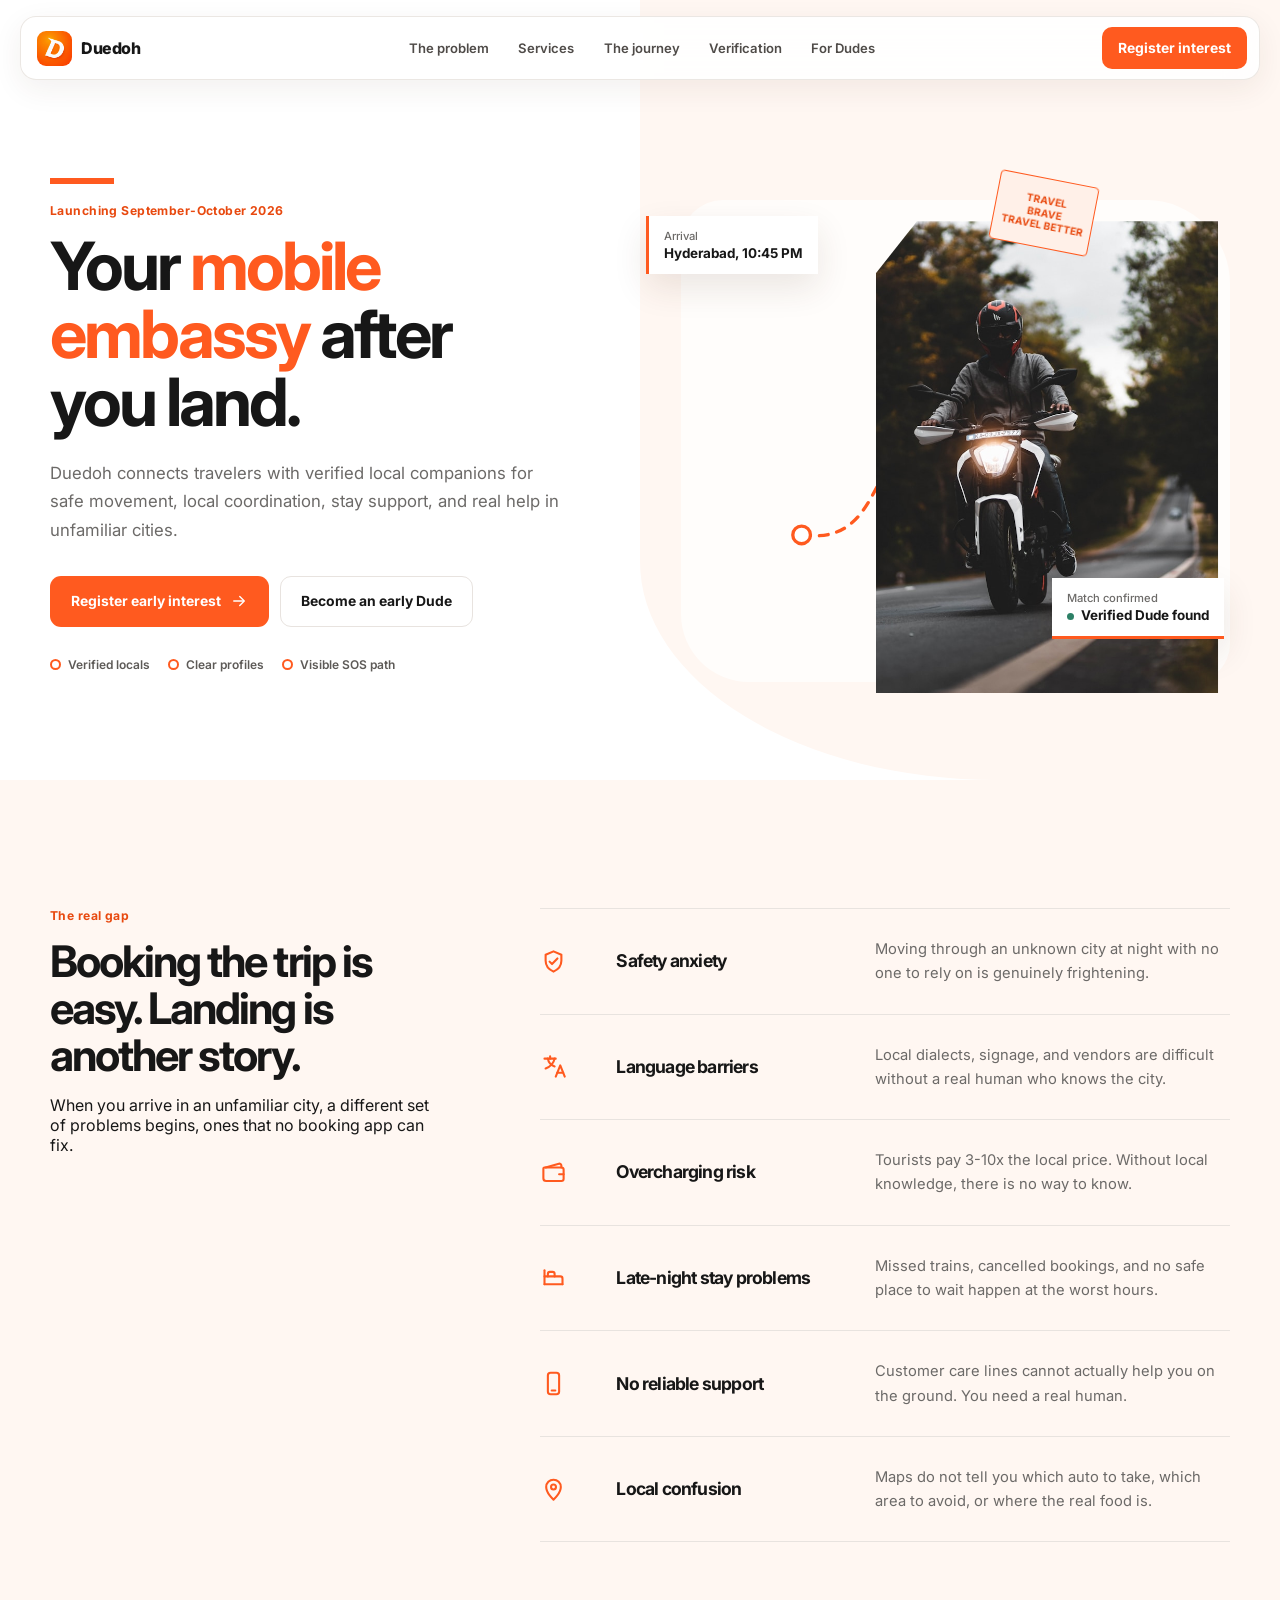
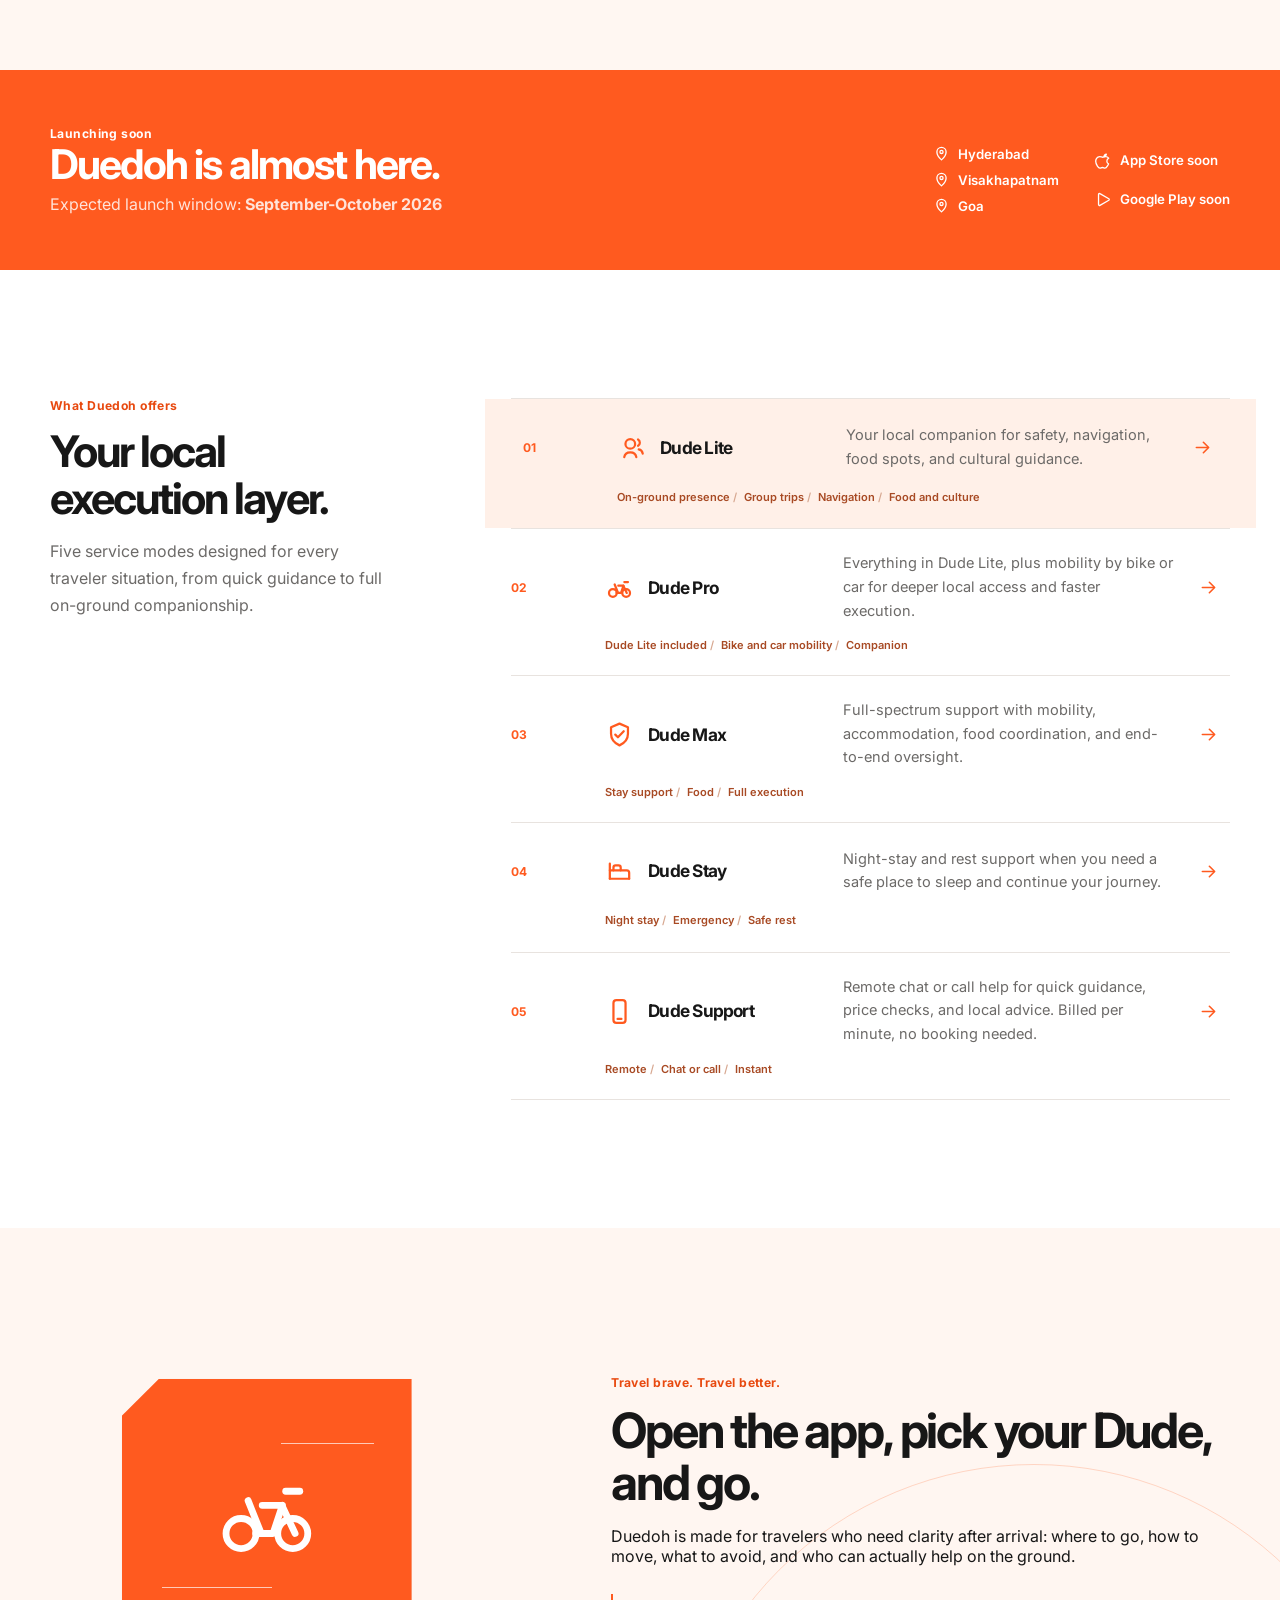
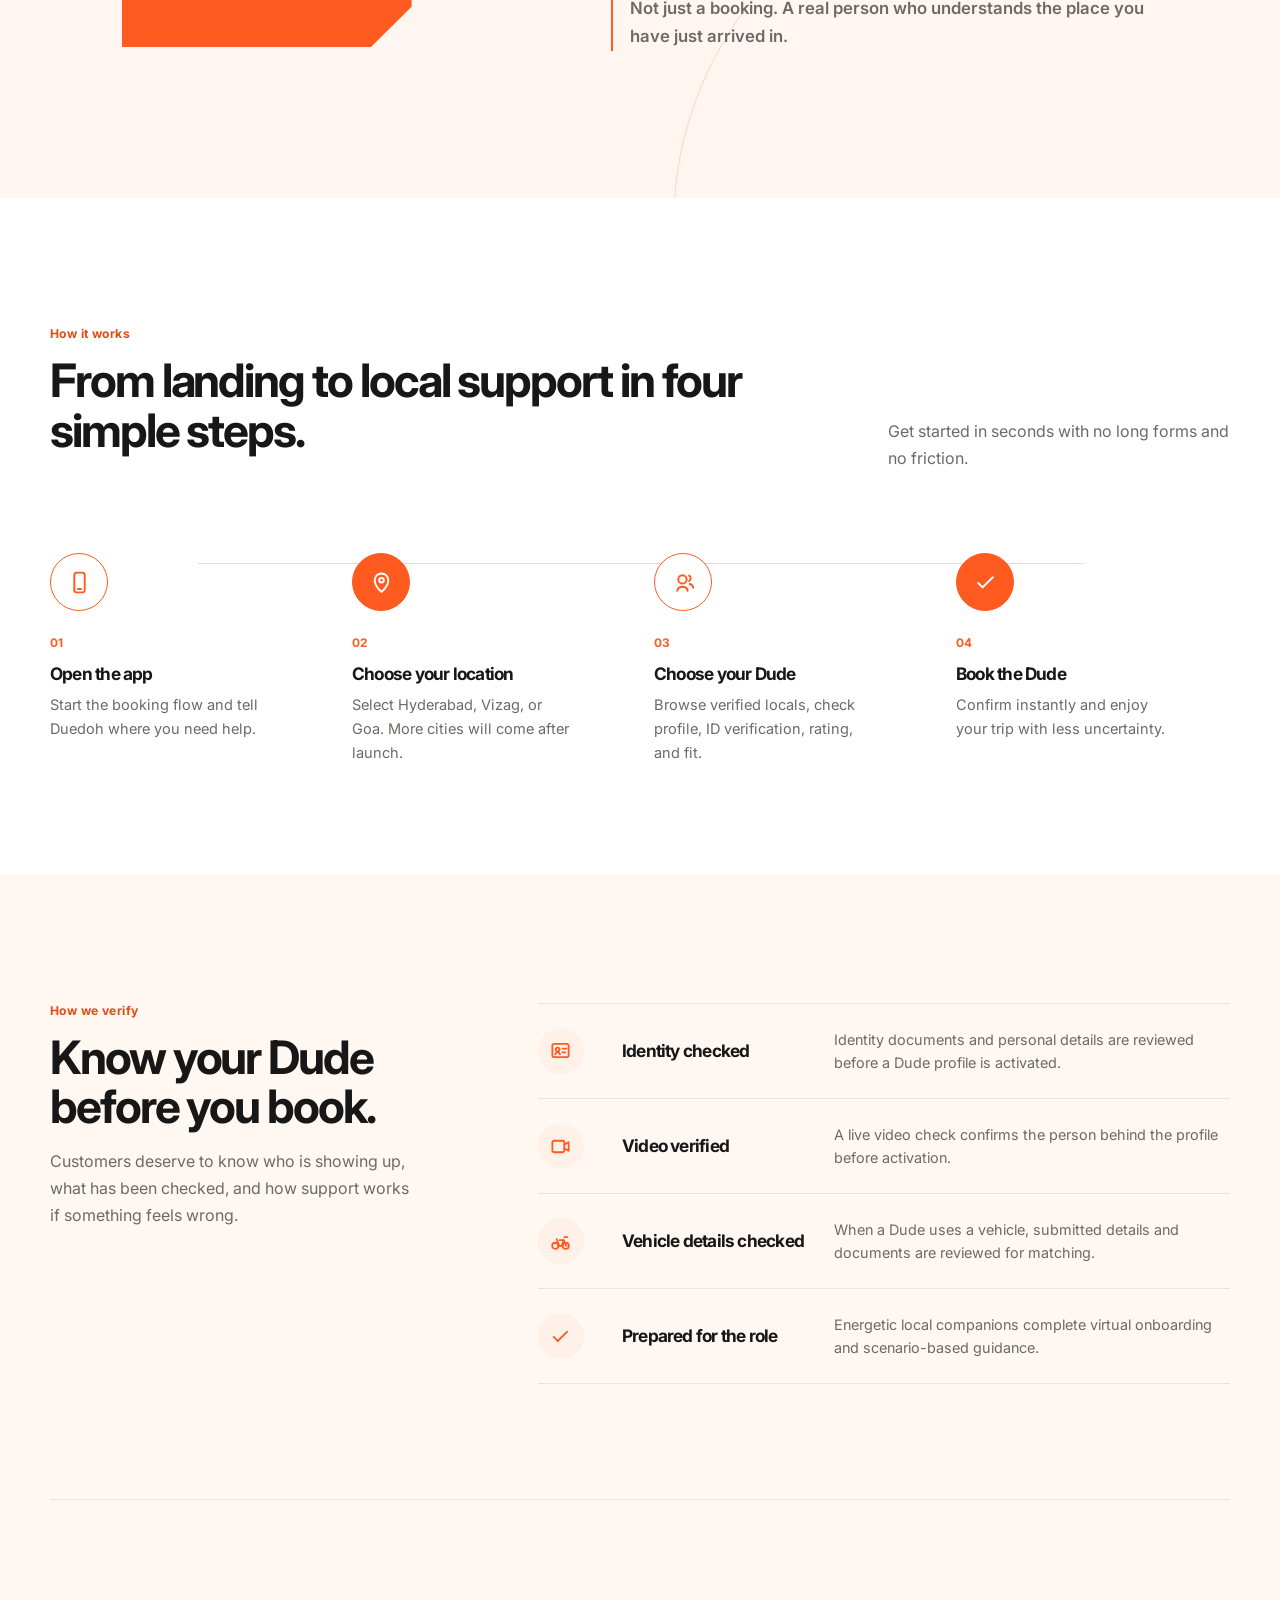
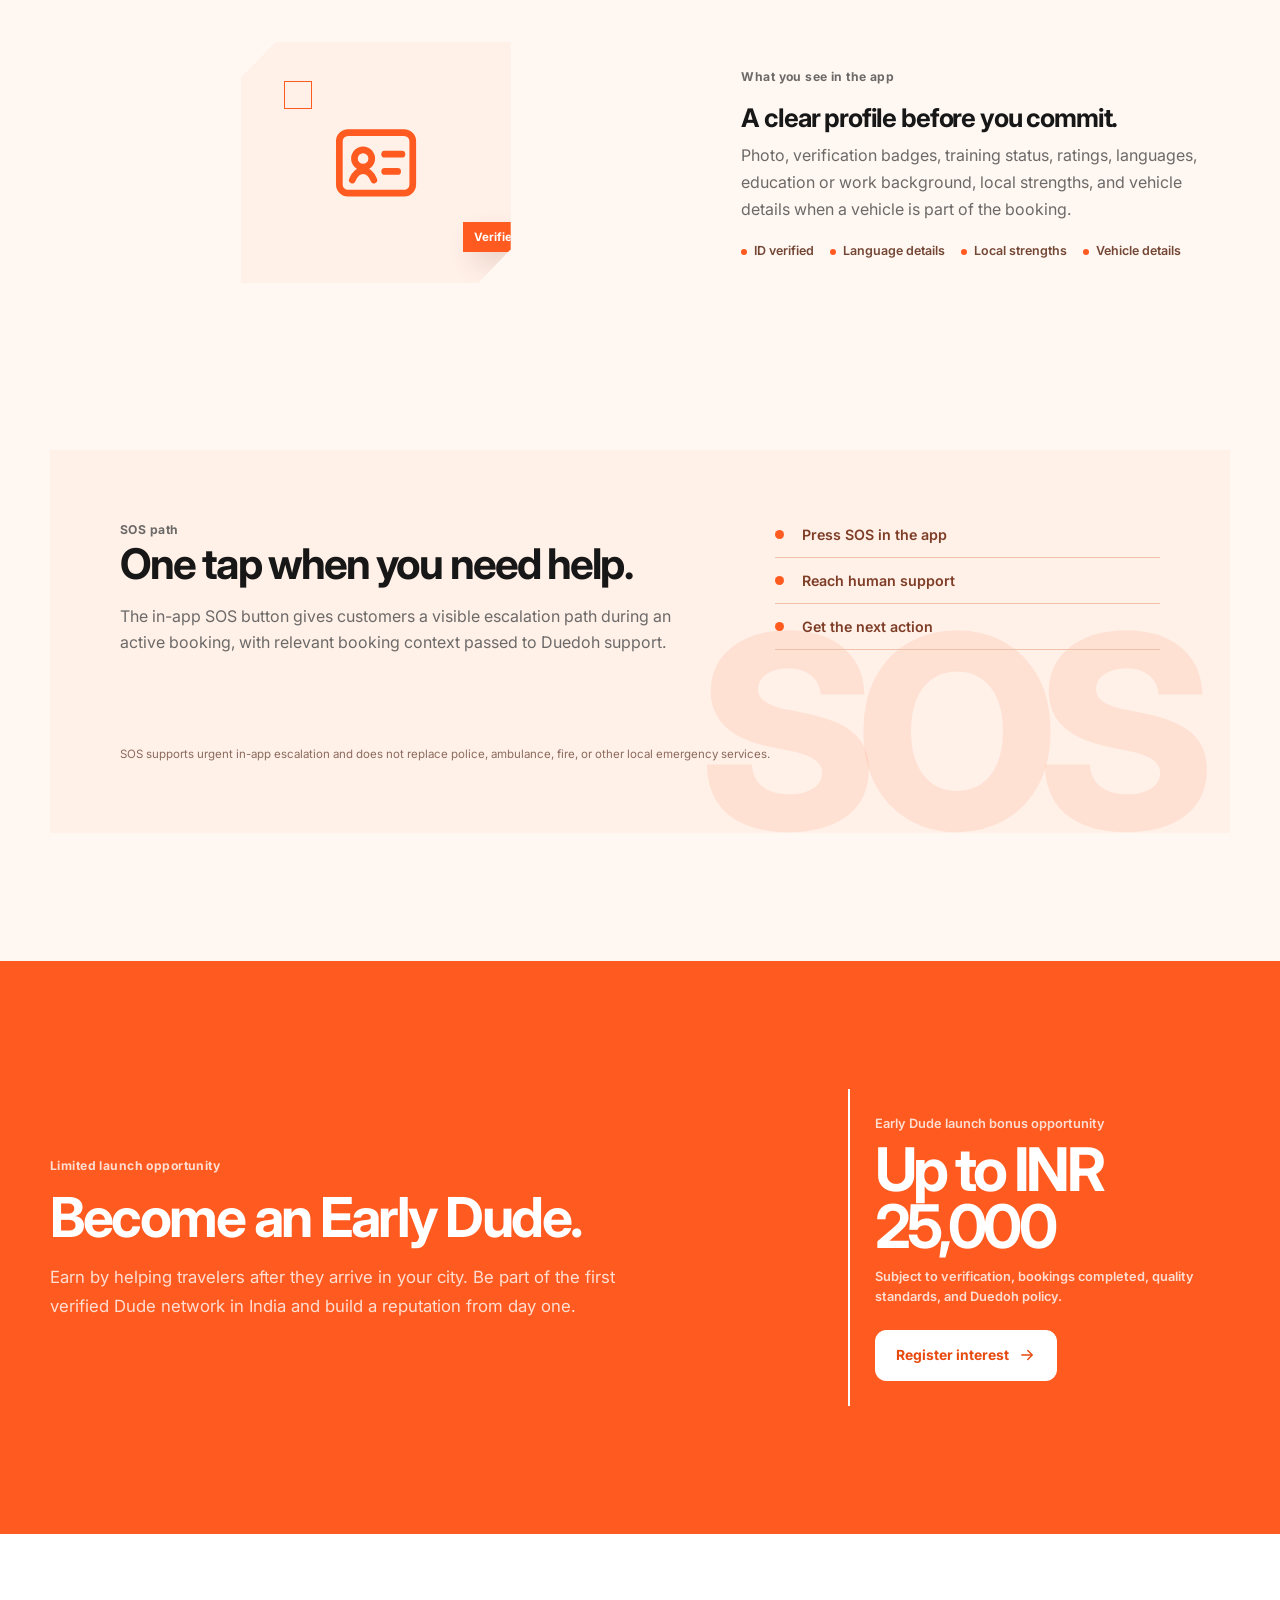
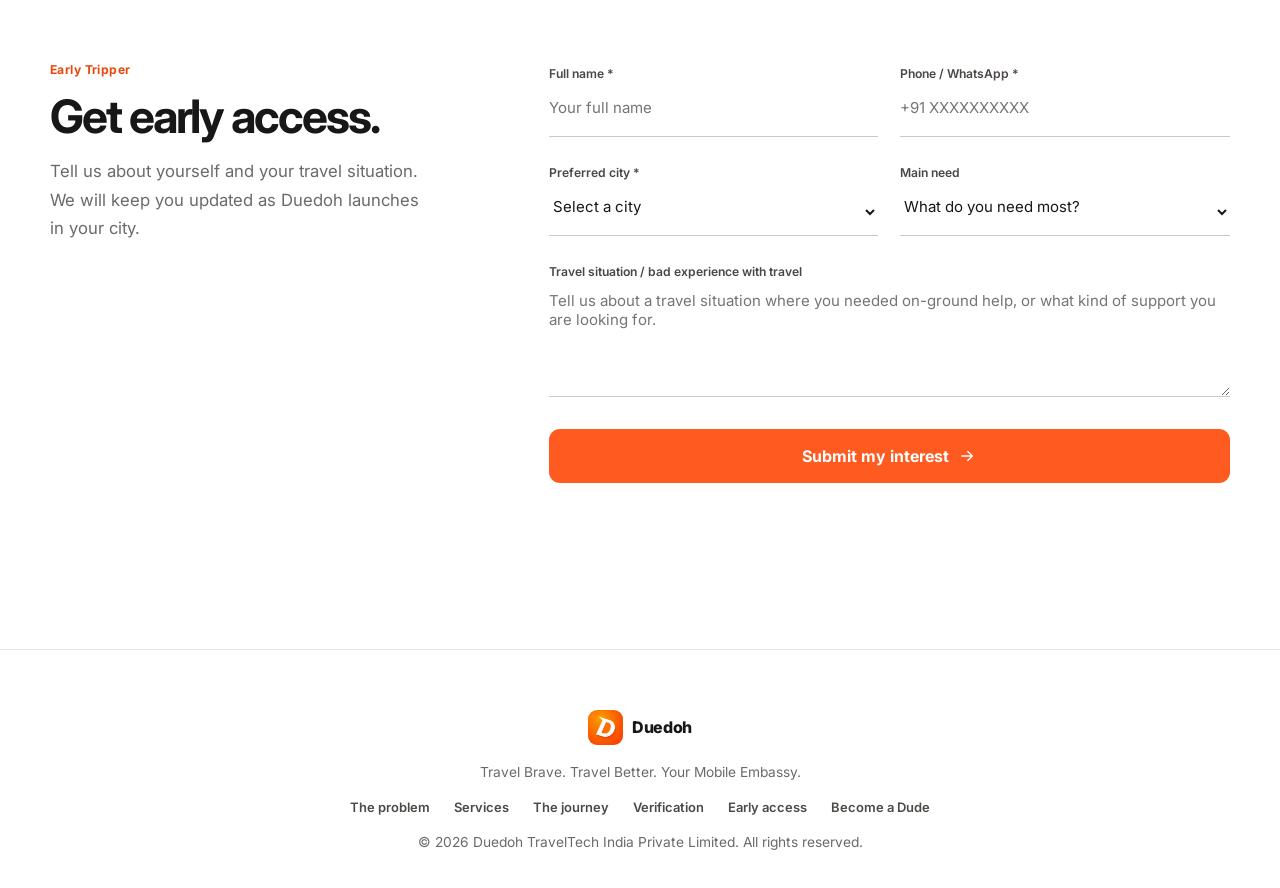
==== index.html @ 2ea8fc45 "first commit" ====
<!doctype html>
<html lang="en">
  <head>
    <meta charset="UTF-8" />
    <meta name="viewport" content="width=device-width, initial-scale=1.0" />
    <meta
      name="description"
      content="Duedoh is your mobile embassy after you land, with verified local companions, safe movement, stay support, and on-ground execution."
    />
    <title>Duedoh | Travel Brave. Travel Better.</title>
    <link rel="icon" type="image/png" href="assets/icon.png" />
    <link rel="preconnect" href="https://fonts.googleapis.com" />
    <link rel="preconnect" href="https://fonts.gstatic.com" crossorigin />
    <link
      href="https://fonts.googleapis.com/css2?family=Inter:wght@400;500;600;700;800&display=swap"
      rel="stylesheet"
    />
    <link rel="stylesheet" href="styles.css" />
  </head>
  <body>
    <svg class="icon-sprite" aria-hidden="true">
      <symbol id="icon-arrow" viewBox="0 0 24 24">
        <path d="M5 12h13" />
        <path d="m13 6 6 6-6 6" />
      </symbol>
      <symbol id="icon-shield" viewBox="0 0 24 24">
        <path d="M12 3 19 6v5.4c0 4.4-2.7 7.7-7 9.6-4.3-1.9-7-5.2-7-9.6V6l7-3Z" />
        <path d="m8.5 12.1 2.2 2.2 4.8-5" />
      </symbol>
      <symbol id="icon-language" viewBox="0 0 24 24">
        <path d="M4 5h10" />
        <path d="M9 3v2" />
        <path d="M7 5c.5 3.3 2.8 5.8 6 7" />
        <path d="M13 5c-.8 3.9-3.5 7-8 8.8" />
        <path d="M14 21 18 11l4 10" />
        <path d="M15.4 17.5h5.2" />
      </symbol>
      <symbol id="icon-wallet" viewBox="0 0 24 24">
        <path d="M4 7.5h15a2 2 0 0 1 2 2v8a2 2 0 0 1-2 2H5.5A2.5 2.5 0 0 1 3 17V8.5a1 1 0 0 1 1-1Z" />
        <path d="M5 7.5 16.8 4.2A1.8 1.8 0 0 1 19 5.9v1.6" />
        <path d="M17 13.5h4" />
      </symbol>
      <symbol id="icon-bed" viewBox="0 0 24 24">
        <path d="M4 11V5.5" />
        <path d="M20 18v-5a2 2 0 0 0-2-2H4v7" />
        <path d="M4 18h16" />
        <path d="M7 11V8.8a1.8 1.8 0 0 1 1.8-1.8h2.4A1.8 1.8 0 0 1 13 8.8V11" />
      </symbol>
      <symbol id="icon-phone" viewBox="0 0 24 24">
        <rect x="7" y="2.5" width="10" height="19" rx="2.4" />
        <path d="M10.4 18.2h3.2" />
      </symbol>
      <symbol id="icon-location" viewBox="0 0 24 24">
        <path d="M12 21s6.5-5.6 6.5-11.2a6.5 6.5 0 0 0-13 0C5.5 15.4 12 21 12 21Z" />
        <circle cx="12" cy="9.8" r="2.2" />
      </symbol>
      <symbol id="icon-people" viewBox="0 0 24 24">
        <path d="M16 20c-.4-2.6-2.3-4-5-4s-4.6 1.4-5 4" />
        <circle cx="11" cy="9" r="4" />
        <path d="M18 13.5c1.8.3 3 1.5 3.3 3.5" />
        <path d="M17.4 5.4a3 3 0 0 1 0 5.2" />
      </symbol>
      <symbol id="icon-check" viewBox="0 0 24 24">
        <path d="m5 12.5 4.2 4.2L19 7" />
      </symbol>
      <symbol id="icon-video" viewBox="0 0 24 24">
        <rect x="3.5" y="6" width="12.5" height="12" rx="2" />
        <path d="m16 10 4.5-2.5v9L16 14" />
      </symbol>
      <symbol id="icon-id" viewBox="0 0 24 24">
        <rect x="3.5" y="5" width="17" height="14" rx="2" />
        <circle cx="9" cy="11" r="2" />
        <path d="M6.5 16c.6-1.5 1.4-2.2 2.5-2.2s1.9.7 2.5 2.2" />
        <path d="M14 10h4" />
        <path d="M14 14h3" />
      </symbol>
      <symbol id="icon-bike" viewBox="0 0 24 24">
        <circle cx="6.5" cy="16.5" r="3.2" />
        <circle cx="17.5" cy="16.5" r="3.2" />
        <path d="M9.6 16.5h3.7l2-6H11" />
        <path d="m8 9.5 2.8 7" />
        <path d="M15.2 10.5 18 16.5" />
        <path d="M16 7.5h3" />
      </symbol>
      <symbol id="icon-menu" viewBox="0 0 24 24">
        <path d="M4 7h16" />
        <path d="M4 12h16" />
        <path d="M4 17h16" />
      </symbol>
      <symbol id="icon-apple" viewBox="0 0 24 24">
        <path d="M16 3.2c-.3 1.7-1.6 3.1-3.2 3.3-.1-1.8 1.3-3.2 3.2-3.3Z" />
        <path d="M19.1 16.8c-.5 1.2-.8 1.8-1.5 2.9-.9 1.4-2.1 3.1-3.6 3.1-1.3 0-1.7-.9-3.5-.9s-2.2.9-3.5.9c-1.5 0-2.7-1.5-3.6-2.9-2.5-3.9-2.8-8.4-1.2-10.8 1.1-1.7 2.8-2.6 4.5-2.6 1.7 0 2.8.9 4.2.9 1.4 0 2.2-.9 4.2-.9 1.5 0 3.1.8 4.2 2.2-3.7 2-3.1 7.2-.2 8.1Z" />
      </symbol>
      <symbol id="icon-play" viewBox="0 0 24 24">
        <path d="M5 4.8v14.4a1.3 1.3 0 0 0 2 1.1l12.5-7.2a1.3 1.3 0 0 0 0-2.2L7 3.7a1.3 1.3 0 0 0-2 1.1Z" />
      </symbol>
    </svg>

    <header class="site-header">
      <a class="brand" href="#hero" aria-label="Duedoh home">
        <img src="assets/icon.png" alt="" />
        <span>Duedoh</span>
      </a>
      <nav class="desktop-nav" aria-label="Primary navigation">
        <a href="#problem">The problem</a>
        <a href="#services">Services</a>
        <a href="#booking">The journey</a>
        <a href="#verify">Verification</a>
        <a href="#early-dude">For Dudes</a>
      </nav>
      <a class="nav-cta" href="#tripper-form">Register interest</a>
      <button class="menu-button" type="button" aria-label="Open navigation" aria-expanded="false">
        <svg><use href="#icon-menu"></use></svg>
      </button>
    </header>

    <nav class="mobile-nav" aria-label="Mobile navigation">
      <a href="#problem">The problem</a>
      <a href="#services">Services</a>
      <a href="#booking">The journey</a>
      <a href="#verify">Verification</a>
      <a href="#early-dude">For Dudes</a>
      <a href="#tripper-form">Register interest</a>
    </nav>

    <main>
      <section id="hero" class="hero">
        <div class="hero-copy reveal">
          <p class="eyebrow">Launching September-October 2026</p>
          <h1>Your <em>mobile embassy</em> after you land.</h1>
          <p class="hero-text">
            Duedoh connects travelers with verified local companions for safe movement,
            local coordination, stay support, and real help in unfamiliar cities.
          </p>
          <div class="hero-actions">
            <a class="button button-primary" href="#tripper-form">
              Register early interest
              <svg><use href="#icon-arrow"></use></svg>
            </a>
            <a class="button button-secondary" href="#early-dude">Become an early Dude</a>
          </div>
          <div class="trust-row" aria-label="Duedoh promises">
            <span>Verified locals</span>
            <span>Clear profiles</span>
            <span>Visible SOS path</span>
          </div>
        </div>

        <div class="hero-media reveal" aria-label="Duedoh arrival journey illustration">
          <div class="map-orbit"></div>
          <svg class="journey-route" viewBox="0 0 350 340" aria-hidden="true">
            <path class="route-main" d="M30 260C115 272 84 156 169 169s38-102 149-101" />
            <circle cx="30" cy="260" r="8" />
            <circle cx="169" cy="169" r="8" />
            <circle cx="318" cy="68" r="9" />
          </svg>
          <div class="arrival-note">
            <span>Arrival</span>
            <strong>Hyderabad, 10:45 PM</strong>
          </div>
          <div class="hero-stamp">TRAVEL<br />BRAVE<br />TRAVEL BETTER</div>
          <img
            class="hero-illustration"
            src="assets/arrival-street.jpg"
            alt="Helmeted motorcycle rider on an Indian road"
          />
          <div class="match-note">
            <span>Match confirmed</span>
            <strong>Verified Dude found</strong>
          </div>
        </div>
      </section>

      <section id="problem" class="section section-wash">
        <div class="container arrival-layout">
          <div class="arrival-intro reveal">
            <p class="kicker">The real gap</p>
            <h2>Booking the trip is easy. Landing is another story.</h2>
            <p>
              When you arrive in an unfamiliar city, a different set of problems begins,
              ones that no booking app can fix.
            </p>
          </div>
          <div class="arrival-list">
            <article class="arrival-item reveal">
              <svg><use href="#icon-shield"></use></svg>
              <h3>Safety anxiety</h3>
              <p>Moving through an unknown city at night with no one to rely on is genuinely frightening.</p>
            </article>
            <article class="arrival-item reveal">
              <svg><use href="#icon-language"></use></svg>
              <h3>Language barriers</h3>
              <p>Local dialects, signage, and vendors are difficult without a real human who knows the city.</p>
            </article>
            <article class="arrival-item reveal">
              <svg><use href="#icon-wallet"></use></svg>
              <h3>Overcharging risk</h3>
              <p>Tourists pay 3-10x the local price. Without local knowledge, there is no way to know.</p>
            </article>
            <article class="arrival-item reveal">
              <svg><use href="#icon-bed"></use></svg>
              <h3>Late-night stay problems</h3>
              <p>Missed trains, cancelled bookings, and no safe place to wait happen at the worst hours.</p>
            </article>
            <article class="arrival-item reveal">
              <svg><use href="#icon-phone"></use></svg>
              <h3>No reliable support</h3>
              <p>Customer care lines cannot actually help you on the ground. You need a real human.</p>
            </article>
            <article class="arrival-item reveal">
              <svg><use href="#icon-location"></use></svg>
              <h3>Local confusion</h3>
              <p>Maps do not tell you which auto to take, which area to avoid, or where the real food is.</p>
            </article>
          </div>
        </div>
      </section>

      <section id="launch-status" class="launch-band">
        <div class="container launch-layout reveal">
          <div>
            <p class="kicker">Launching soon</p>
            <h2>Duedoh is almost here.</h2>
            <p>Expected launch window: <strong>September-October 2026</strong></p>
          </div>
          <div class="launch-meta">
            <div class="city-list" aria-label="Initial launch cities">
              <span><svg><use href="#icon-location"></use></svg>Hyderabad</span>
              <span><svg><use href="#icon-location"></use></svg>Visakhapatnam</span>
              <span><svg><use href="#icon-location"></use></svg>Goa</span>
            </div>
            <div class="store-list">
              <span><svg><use href="#icon-apple"></use></svg>App Store soon</span>
              <span><svg><use href="#icon-play"></use></svg>Google Play soon</span>
            </div>
          </div>
        </div>
      </section>

      <section id="services" class="section">
        <div class="container services-layout">
          <div class="services-intro reveal">
            <p class="kicker">What Duedoh offers</p>
            <h2>Your local execution layer.</h2>
            <p>
              Five service modes designed for every traveler situation, from quick guidance
              to full on-ground companionship.
            </p>
          </div>
          <div class="service-list">
            <article class="service-item reveal is-active">
              <span class="service-number">01</span>
              <div class="service-title">
                <svg><use href="#icon-people"></use></svg>
                <h3>Dude Lite</h3>
              </div>
              <p>Your local companion for safety, navigation, food spots, and cultural guidance.</p>
              <svg><use href="#icon-arrow"></use></svg>
              <div class="service-tags"><span>On-ground presence</span><span>Group trips</span><span>Navigation</span><span>Food and culture</span></div>
            </article>
            <article class="service-item reveal">
              <span class="service-number">02</span>
              <div class="service-title">
                <svg><use href="#icon-bike"></use></svg>
                <h3>Dude Pro</h3>
              </div>
              <p>Everything in Dude Lite, plus mobility by bike or car for deeper local access and faster execution.</p>
              <svg><use href="#icon-arrow"></use></svg>
              <div class="service-tags"><span>Dude Lite included</span><span>Bike and car mobility</span><span>Companion</span></div>
            </article>
            <article class="service-item reveal">
              <span class="service-number">03</span>
              <div class="service-title">
                <svg><use href="#icon-shield"></use></svg>
                <h3>Dude Max</h3>
              </div>
              <p>Full-spectrum support with mobility, accommodation, food coordination, and end-to-end oversight.</p>
              <svg><use href="#icon-arrow"></use></svg>
              <div class="service-tags"><span>Stay support</span><span>Food</span><span>Full execution</span></div>
            </article>
            <article class="service-item reveal">
              <span class="service-number">04</span>
              <div class="service-title">
                <svg><use href="#icon-bed"></use></svg>
                <h3>Dude Stay</h3>
              </div>
              <p>Night-stay and rest support when you need a safe place to sleep and continue your journey.</p>
              <svg><use href="#icon-arrow"></use></svg>
              <div class="service-tags"><span>Night stay</span><span>Emergency</span><span>Safe rest</span></div>
            </article>
            <article class="service-item reveal">
              <span class="service-number">05</span>
              <div class="service-title">
                <svg><use href="#icon-phone"></use></svg>
                <h3>Dude Support</h3>
              </div>
              <p>Remote chat or call help for quick guidance, price checks, and local advice. Billed per minute, no booking needed.</p>
              <svg><use href="#icon-arrow"></use></svg>
              <div class="service-tags"><span>Remote</span><span>Chat or call</span><span>Instant</span></div>
            </article>
          </div>
        </div>
      </section>

      <section class="story-panel">
        <div class="container story-layout reveal">
          <div class="story-art" aria-hidden="true">
            <div class="story-symbol">
              <svg><use href="#icon-bike"></use></svg>
              <span></span>
              <span></span>
            </div>
          </div>
          <div class="story-copy">
            <p class="kicker">Travel brave. Travel better.</p>
            <h2>Open the app, pick your Dude, and go.</h2>
            <p>
              Duedoh is made for travelers who need clarity after arrival: where to go,
              how to move, what to avoid, and who can actually help on the ground.
            </p>
            <p class="story-quote">Not just a booking. A real person who understands the place you have just arrived in.</p>
          </div>
        </div>
      </section>

      <section id="booking" class="section journey-section">
        <div class="container">
          <div class="journey-heading reveal">
            <div>
              <p class="kicker">How it works</p>
              <h2>From landing to local support in four simple steps.</h2>
            </div>
            <p>Get started in seconds with no long forms and no friction.</p>
          </div>
          <div class="journey-rail reveal">
            <article class="journey-step reveal">
              <div class="journey-point"><svg><use href="#icon-phone"></use></svg></div>
              <span>01</span>
              <div>
                <h3>Open the app</h3>
                <p>Start the booking flow and tell Duedoh where you need help.</p>
              </div>
            </article>
            <article class="journey-step reveal">
              <div class="journey-point"><svg><use href="#icon-location"></use></svg></div>
              <span>02</span>
              <div>
                <h3>Choose your location</h3>
                <p>Select Hyderabad, Vizag, or Goa. More cities will come after launch.</p>
              </div>
            </article>
            <article class="journey-step reveal">
              <div class="journey-point"><svg><use href="#icon-people"></use></svg></div>
              <span>03</span>
              <div>
                <h3>Choose your Dude</h3>
                <p>Browse verified locals, check profile, ID verification, rating, and fit.</p>
              </div>
            </article>
            <article class="journey-step reveal">
              <div class="journey-point"><svg><use href="#icon-check"></use></svg></div>
              <span>04</span>
              <div>
                <h3>Book the Dude</h3>
                <p>Confirm instantly and enjoy your trip with less uncertainty.</p>
              </div>
            </article>
          </div>
        </div>
      </section>

      <section id="verify" class="section section-wash">
        <div class="container">
          <div class="verification-layout">
            <div class="verification-intro reveal">
              <p class="kicker">How we verify</p>
              <h2>Know your Dude before you book.</h2>
              <p>
                Customers deserve to know who is showing up, what has been checked,
                and how support works if something feels wrong.
              </p>
            </div>
            <div class="proof-list">
              <article class="proof-item reveal">
                <div class="proof-icon"><svg><use href="#icon-id"></use></svg></div>
                <h3>Identity checked</h3>
                <p>Identity documents and personal details are reviewed before a Dude profile is activated.</p>
              </article>
              <article class="proof-item reveal">
                <div class="proof-icon"><svg><use href="#icon-video"></use></svg></div>
                <h3>Video verified</h3>
                <p>A live video check confirms the person behind the profile before activation.</p>
              </article>
              <article class="proof-item reveal">
                <div class="proof-icon"><svg><use href="#icon-bike"></use></svg></div>
                <h3>Vehicle details checked</h3>
                <p>When a Dude uses a vehicle, submitted details and documents are reviewed for matching.</p>
              </article>
              <article class="proof-item reveal">
                <div class="proof-icon"><svg><use href="#icon-check"></use></svg></div>
                <h3>Prepared for the role</h3>
                <p>Energetic local companions complete virtual onboarding and scenario-based guidance.</p>
              </article>
            </div>
          </div>

          <div class="app-profile reveal">
            <div class="profile-art" aria-hidden="true">
              <div class="profile-symbol">
                <svg><use href="#icon-id"></use></svg>
                <span>Verified</span>
                <i></i>
              </div>
            </div>
            <div class="profile-copy">
              <p class="kicker">What you see in the app</p>
              <h3>A clear profile before you commit.</h3>
              <p>
                Photo, verification badges, training status, ratings, languages, education or work
                background, local strengths, and vehicle details when a vehicle is part of the booking.
              </p>
              <div class="profile-facts">
                <span>ID verified</span>
                <span>Language details</span>
                <span>Local strengths</span>
                <span>Vehicle details</span>
              </div>
            </div>
          </div>

          <div class="sos-panel reveal">
            <div>
              <p class="kicker">SOS path</p>
              <h2>One tap when you need help.</h2>
              <p>
                The in-app SOS button gives customers a visible escalation path during an active booking,
                with relevant booking context passed to Duedoh support.
              </p>
            </div>
            <div class="sos-steps">
              <span>Press SOS in the app</span>
              <span>Reach human support</span>
              <span>Get the next action</span>
            </div>
            <small>
              SOS supports urgent in-app escalation and does not replace police, ambulance, fire,
              or other local emergency services.
            </small>
          </div>
        </div>
      </section>

      <section id="early-dude" class="early-dude">
        <div class="container early-layout reveal">
          <div>
            <p class="kicker">Limited launch opportunity</p>
            <h2>Become an Early Dude.</h2>
            <p>
              Earn by helping travelers after they arrive in your city. Be part of the first
              verified Dude network in India and build a reputation from day one.
            </p>
          </div>
          <div class="bonus-box">
            <span>Early Dude launch bonus opportunity</span>
            <strong>Up to INR 25,000</strong>
            <small>Subject to verification, bookings completed, quality standards, and Duedoh policy.</small>
            <a class="button button-light" href="https://duedoh.com" target="_blank" rel="noopener">
              Register interest
              <svg><use href="#icon-arrow"></use></svg>
            </a>
          </div>
        </div>
      </section>

      <section id="tripper-form" class="section">
        <div class="container form-layout">
          <div class="section-head reveal">
            <p class="kicker">Early Tripper</p>
            <h2>Get early access.</h2>
            <p>Tell us about yourself and your travel situation. We will keep you updated as Duedoh launches in your city.</p>
          </div>
          <form class="interest-form reveal" name="early-tripper" method="POST" data-netlify="true" netlify-honeypot="bot-field" action="/success">
            <input type="hidden" name="form-name" value="early-tripper" />
            <p class="honeypot-field"><label>Do not fill this out: <input name="bot-field" /></label></p>
            <label>
              <span>Full name *</span>
              <input type="text" name="name" placeholder="Your full name" required />
            </label>
            <label>
              <span>Phone / WhatsApp *</span>
              <input type="tel" name="phone" placeholder="+91 XXXXXXXXXX" required />
            </label>
            <label>
              <span>Preferred city *</span>
              <select name="city" required>
                <option value="" disabled selected>Select a city</option>
                <option value="Hyderabad">Hyderabad</option>
                <option value="Visakhapatnam">Visakhapatnam (Vizag)</option>
                <option value="Goa">Goa</option>
                <option value="Other">Other, notify when available</option>
              </select>
            </label>
            <label>
              <span>Main need</span>
              <select name="main_need">
                <option value="" disabled selected>What do you need most?</option>
                <option value="Safe movement & navigation">Safe movement and navigation</option>
                <option value="Local companion">Local companion</option>
                <option value="Late-night stay support">Late-night stay support</option>
                <option value="Food & local coordination">Food and local coordination</option>
                <option value="Emergency support">Emergency support</option>
                <option value="Price protection">Price protection</option>
                <option value="General local guidance">General local guidance</option>
              </select>
            </label>
            <label class="full">
              <span>Travel situation / bad experience with travel</span>
              <textarea name="experience" placeholder="Tell us about a travel situation where you needed on-ground help, or what kind of support you are looking for."></textarea>
            </label>
            <button type="submit">
              Submit my interest
              <svg><use href="#icon-arrow"></use></svg>
            </button>
            <p class="form-note" role="status" aria-live="polite"></p>
          </form>
        </div>
      </section>
    </main>

    <footer class="footer">
      <div class="footer-brand">
        <img src="assets/icon.png" alt="" />
        <span>Duedoh</span>
      </div>
      <p>Travel Brave. Travel Better. Your Mobile Embassy.</p>
      <nav aria-label="Footer navigation">
        <a href="#problem">The problem</a>
        <a href="#services">Services</a>
        <a href="#booking">The journey</a>
        <a href="#verify">Verification</a>
        <a href="#tripper-form">Early access</a>
        <a href="https://duedoh.info" target="_blank" rel="noopener">Become a Dude</a>
      </nav>
      <small>&copy; 2026 Duedoh TravelTech India Private Limited. All rights reserved.</small>
    </footer>

    <script src="script.js"></script>
  </body>
</html>
---- styles.css ----
:root {
  --ink: #171717;
  --muted: #6c6a68;
  --line: #e8e3df;
  --wash: #fff7f2;
  --paper: #ffffff;
  --orange: #ff5a1f;
  --orange-deep: #e8490f;
  --orange-pale: #fff0e8;
  --peach: #fbd4c2;
  --green: #2d8066;
  --page-width: 1180px;
  --ease-out: cubic-bezier(0.22, 0.7, 0, 1);
  font-family: "Inter", -apple-system, BlinkMacSystemFont, "Segoe UI", sans-serif;
}

* { box-sizing: border-box; }
html { scroll-behavior: smooth; scroll-padding-top: 90px; }
body { margin: 0; background: var(--paper); color: var(--ink); font-family: "Inter", -apple-system, BlinkMacSystemFont, "Segoe UI", sans-serif; overflow-x: hidden; }
body.nav-open { overflow: hidden; }
body::before { content: ""; position: fixed; z-index: 70; top: 0; left: 0; width: var(--progress, 0%); height: 3px; background: var(--orange); transition: width 70ms linear; }
img { display: block; max-width: 100%; }
a { color: inherit; text-decoration: none; }
button, input, select, textarea { font: inherit; }
button { cursor: pointer; }
svg { fill: none; stroke: currentColor; stroke-linecap: round; stroke-linejoin: round; stroke-width: 1.85; }
.icon-sprite { display: none; }
.container { width: min(var(--page-width), calc(100% - 48px)); margin: 0 auto; }

.site-header { position: fixed; z-index: 50; top: 16px; left: 50%; width: min(calc(100% - 40px), 1240px); min-height: 64px; display: grid; grid-template-columns: 1fr auto 1fr; align-items: center; gap: 24px; padding: 9px 12px 9px 16px; border: 1px solid rgba(232, 227, 223, 0.86); border-radius: 16px; background: rgba(255, 255, 255, 0.88); box-shadow: 0 9px 30px rgba(68, 42, 28, 0.07); backdrop-filter: blur(16px); transform: translateX(-50%); }
.brand, .footer-brand { display: inline-flex; align-items: center; gap: 9px; font-size: 1rem; font-weight: 800; letter-spacing: -0.03em; }
.brand img, .footer-brand img { width: 35px; height: 35px; border-radius: 9px; }
.desktop-nav { display: flex; align-items: center; gap: clamp(18px, 2.3vw, 32px); color: #4f4b48; font-size: 0.82rem; font-weight: 600; }
.desktop-nav a { position: relative; padding: 8px 0; }
.desktop-nav a::after { content: ""; position: absolute; right: 0; bottom: 2px; left: 0; height: 2px; background: var(--orange); transform: scaleX(0); transform-origin: right; transition: transform 180ms var(--ease-out); }
.desktop-nav a:hover::after, .desktop-nav a.is-current::after { transform: scaleX(1); transform-origin: left; }
.nav-cta, .button { display: inline-flex; align-items: center; justify-content: center; gap: 9px; font-size: 0.87rem; font-weight: 700; transition: transform 180ms var(--ease-out), background 180ms ease, border-color 180ms ease; }
.nav-cta { justify-self: end; min-height: 42px; padding: 0 16px; border-radius: 10px; background: var(--orange); color: #fff; }
.nav-cta:hover, .button-primary:hover, .interest-form button:hover { background: var(--orange-deep); transform: translateY(-2px); }
.menu-button, .mobile-nav { display: none; }

.hero { position: relative; min-height: 780px; display: grid; grid-template-columns: minmax(0, 0.93fr) minmax(480px, 1.07fr); align-items: center; gap: clamp(28px, 6vw, 104px); padding: 154px max(24px, calc((100% - var(--page-width)) / 2)) 84px; isolation: isolate; }
.hero::after { content: ""; position: absolute; z-index: -2; top: 0; right: -8vw; width: min(58vw, 800px); height: 100%; border-bottom-left-radius: 48% 28%; background: var(--wash); }
.hero-copy { position: relative; padding-top: 25px; }
.hero-copy::before { content: ""; position: absolute; top: 0; left: 0; width: 64px; height: 6px; background: var(--orange); transform-origin: left; animation: grow-line 900ms var(--ease-out) 180ms both; }
.eyebrow, .kicker { margin: 0 0 14px; color: var(--orange-deep); font-size: 0.76rem; font-weight: 700; letter-spacing: 0.035em; line-height: 1.3; }
h1, h2, h3, p { margin-top: 0; }
h1, h2, h3 { letter-spacing: -0.045em; }
h1 { max-width: 650px; margin-bottom: 22px; font-size: clamp(2.7rem, 5.2vw, 4.9rem); font-weight: 700; line-height: 1.02; }
h1 em { color: var(--orange); font-style: normal; }
h2 { max-width: 720px; margin-bottom: 16px; font-size: clamp(2rem, 3.6vw, 3.5rem); font-weight: 700; line-height: 1.08; }
h3 { margin-bottom: 8px; font-size: 1.08rem; font-weight: 700; line-height: 1.25; }
.hero-text, .section-head > p:last-child, .story-copy > p:last-child, .early-layout > div > p:last-child { max-width: 570px; color: var(--muted); font-size: 1.05rem; line-height: 1.7; }
.hero-actions { display: flex; flex-wrap: wrap; gap: 11px; margin-top: 31px; }
.button { min-height: 51px; padding: 0 20px; border: 1px solid transparent; border-radius: 11px; }
.button svg, .interest-form button svg { width: 18px; height: 18px; }
.button-primary { background: var(--orange); color: #fff; }
.button-secondary { border-color: var(--line); background: #fff; color: var(--ink); }
.button-secondary:hover { border-color: var(--orange); color: var(--orange-deep); transform: translateY(-2px); }
.button-light { border-color: #fff; background: #fff; color: var(--orange-deep); }

.hero-media { position: relative; min-height: 536px; }
.map-orbit { position: absolute; inset: 8% 0 2% 7%; overflow: hidden; border-radius: 42px 84px 38px 68px; background: #fffdfb; }
.hero-illustration { position: absolute; z-index: 2; right: 2%; bottom: 0; width: min(58%, 360px); height: 88%; object-fit: cover; object-position: center; box-shadow: 18px 22px 42px rgba(51, 31, 19, 0.14); clip-path: polygon(12% 0, 100% 0, 100% 100%, 0 100%, 0 11%); animation: photo-rise 900ms var(--ease-out) 280ms both; }
.journey-route { position: absolute; z-index: 1; top: 17%; right: 17%; bottom: 13%; left: 20%; width: 69%; height: 70%; color: var(--orange); }
.journey-route .route-main { stroke-width: 3; stroke-dasharray: 8 8; animation: route-dash 3s linear infinite; }
.journey-route circle { fill: #fff; stroke-width: 3; }
.journey-route circle:last-child { fill: var(--orange); }
.arrival-note, .match-note { position: absolute; z-index: 3; display: grid; gap: 2px; padding: 13px 15px; background: #fff; box-shadow: 0 14px 34px rgba(75, 45, 28, 0.11); }
.arrival-note { top: 11%; left: 1%; border-left: 3px solid var(--orange); animation: note-in 700ms var(--ease-out) 550ms both; }
.match-note { right: 1%; bottom: 10%; border-bottom: 3px solid var(--orange); animation: note-in 700ms var(--ease-out) 700ms both; }
.arrival-note span, .match-note span { color: var(--muted); font-size: 0.7rem; font-weight: 500; }
.arrival-note strong, .match-note strong { font-size: 0.84rem; font-weight: 700; }
.match-note strong::before { content: ""; display: inline-block; width: 7px; height: 7px; margin-right: 7px; border-radius: 50%; background: var(--green); }
.hero-stamp { position: absolute; z-index: 3; right: 23%; top: 4%; width: 100px; min-height: 70px; display: grid; place-items: center; border: 1px solid var(--orange); border-radius: 4px; background: var(--orange-pale); color: var(--orange-deep); font-size: 0.64rem; font-weight: 700; line-height: 1.25; text-align: center; transform: rotate(7deg); animation: stamp-in 720ms var(--ease-out) 480ms both; }
.trust-row { display: flex; flex-wrap: wrap; gap: 7px 18px; margin-top: 30px; color: #5d5a57; font-size: 0.75rem; font-weight: 600; }
.trust-row span { display: inline-flex; align-items: center; gap: 7px; }
.trust-row span::before { content: ""; width: 7px; height: 7px; border: 2px solid var(--orange); border-radius: 50%; }

.section { padding: clamp(80px, 10vw, 140px) 0; scroll-margin-top: 90px; }
.section-wash { background: var(--wash); }
.section-head { margin-bottom: clamp(38px, 5vw, 64px); }
.arrival-layout { display: grid; grid-template-columns: minmax(260px, 0.72fr) minmax(0, 1.28fr); gap: clamp(40px, 8vw, 125px); align-items: start; }
.arrival-intro, .services-intro, .verification-intro, .form-layout .section-head { position: sticky; top: 120px; }
.arrival-intro h2, .services-intro h2 { font-size: clamp(2rem, 3.4vw, 3.3rem); }
.arrival-list, .service-list, .proof-list { border-top: 1px solid var(--line); }
.arrival-item { display: grid; grid-template-columns: 52px minmax(0, 0.66fr) minmax(0, 1fr); gap: 24px; align-items: center; padding: 28px 0; border-bottom: 1px solid var(--line); transition: padding 300ms var(--ease-out), color 300ms ease; }
.arrival-item:hover { padding-inline: 14px; }
.arrival-item svg { width: 27px; height: 27px; color: var(--orange); }
.arrival-item h3 { margin: 0; font-size: 1.1rem; }
.arrival-item p { margin: 0; color: var(--muted); font-size: 0.92rem; line-height: 1.65; }

.launch-band { position: relative; overflow: hidden; padding: 56px 0; background: var(--orange); color: #fff; }
.launch-layout { position: relative; display: grid; grid-template-columns: minmax(0, 1fr) auto; gap: 40px; align-items: end; }
.launch-band .kicker { color: #fff; }
.launch-layout h2 { margin-bottom: 8px; font-size: clamp(1.8rem, 3.2vw, 2.8rem); }
.launch-layout p { margin: 0; color: rgba(255, 255, 255, 0.83); }
.launch-meta { display: grid; grid-template-columns: auto auto; gap: 36px; }
.city-list, .store-list { display: grid; gap: 9px; }
.city-list span, .store-list span { display: inline-flex; align-items: center; gap: 8px; color: #fff; font-size: 0.83rem; font-weight: 600; white-space: nowrap; }
.city-list svg, .store-list svg { width: 17px; height: 17px; }

.services-layout { display: grid; grid-template-columns: minmax(250px, 0.65fr) minmax(0, 1.35fr); gap: clamp(42px, 9vw, 132px); align-items: start; }
.services-intro p:last-child, .verification-intro > p:last-child { max-width: 400px; color: var(--muted); line-height: 1.68; }
.service-item { position: relative; display: grid; grid-template-columns: 72px minmax(160px, 0.65fr) minmax(0, 1fr) 32px; gap: 22px; align-items: center; min-height: 130px; padding: 23px 0; border-bottom: 1px solid var(--line); transition: padding 260ms var(--ease-out), background 260ms ease; }
.service-item::before { content: ""; position: absolute; inset: 0 -26px; z-index: -1; background: var(--orange-pale); opacity: 0; transition: opacity 260ms ease; }
.service-item:hover, .service-item.is-active { padding-inline: 12px; }
.service-item:hover::before, .service-item.is-active::before { opacity: 1; }
.service-number { color: var(--orange); font-size: 0.75rem; font-weight: 700; }
.service-title { display: flex; align-items: center; gap: 14px; }
.service-title svg { width: 29px; height: 29px; color: var(--orange); }
.service-title h3 { margin: 0; }
.service-item > p { margin: 0; color: var(--muted); font-size: 0.91rem; line-height: 1.62; }
.service-item > svg { width: 21px; height: 21px; color: var(--orange); transition: transform 220ms var(--ease-out); }
.service-item:hover > svg, .service-item.is-active > svg { transform: translateX(6px); }
.service-tags { grid-column: 2 / -1; display: flex; flex-wrap: wrap; gap: 7px; margin-top: -7px; }
.service-tags span { color: #a84a24; font-size: 0.69rem; font-weight: 600; }
.service-tags span:not(:last-child)::after { content: " /"; color: #d7a891; }

.story-panel { position: relative; overflow: hidden; padding: clamp(64px, 9vw, 116px) 0; background: #fff6f1; color: var(--ink); }
.story-panel::before { content: ""; position: absolute; right: -9%; bottom: -68%; width: min(720px, 70vw); aspect-ratio: 1; border: 1px solid rgba(255, 90, 31, 0.22); border-radius: 50%; }
.story-layout { position: relative; display: grid; grid-template-columns: minmax(260px, 0.7fr) minmax(0, 1fr); gap: clamp(42px, 10vw, 160px); align-items: center; }
.story-art { position: relative; min-height: 340px; display: grid; place-items: center; }
.story-symbol { position: relative; width: min(290px, 84%); aspect-ratio: 1.08; display: grid; place-items: center; background: var(--orange); color: #fff; clip-path: polygon(0 14%, 13% 0, 100% 0, 100% 85%, 86% 100%, 0 100%); box-shadow: 18px 22px 42px rgba(129, 61, 31, 0.16); }
.story-symbol svg { position: relative; z-index: 1; width: 42%; height: 42%; stroke-width: 1.45; }
.story-symbol span { position: absolute; height: 1px; background: rgba(255, 255, 255, 0.68); }
.story-symbol span:first-of-type { top: 24%; right: 13%; width: 32%; }
.story-symbol span:last-of-type { bottom: 22%; left: 14%; width: 38%; }
.story-copy { position: relative; }
.story-copy .kicker { color: var(--orange-deep); }
.story-copy > p:last-child { color: var(--muted); }
.story-copy h2 { font-size: clamp(2rem, 3.8vw, 3.6rem); }
.story-quote { max-width: 500px; margin: 28px 0 0; padding-left: 17px; border-left: 2px solid var(--orange); color: var(--ink); font-size: 1rem; font-weight: 600; line-height: 1.55; }

.journey-section { overflow: hidden; }
.journey-heading { display: grid; grid-template-columns: minmax(0, 0.84fr) minmax(220px, 0.36fr); gap: 40px; align-items: end; margin-bottom: 64px; }
.journey-heading > p { margin: 0; color: var(--muted); line-height: 1.65; }
.journey-rail { position: relative; display: grid; grid-template-columns: repeat(4, 1fr); gap: 28px; }
.journey-rail::before { content: ""; position: absolute; z-index: 0; top: 28px; right: 12.5%; left: 12.5%; height: 1px; background: var(--peach); transform: scaleX(0); transform-origin: left; }
.journey-rail.visible::before { animation: rail-grow 1.3s var(--ease-out) 160ms forwards; }
.journey-step { position: relative; z-index: 1; }
.journey-point { width: 58px; height: 58px; display: grid; place-items: center; margin-bottom: 25px; border: 1px solid var(--orange); border-radius: 50%; background: #fff; color: var(--orange); }
.journey-point svg { width: 25px; height: 25px; }
.journey-step:nth-child(even) .journey-point { background: var(--orange); color: #fff; }
.journey-step > span { display: block; margin-bottom: 13px; color: var(--orange); font-size: 0.74rem; font-weight: 700; }
.journey-step p { max-width: 225px; margin: 0; color: var(--muted); font-size: 0.91rem; line-height: 1.65; }

.verification-layout { display: grid; grid-template-columns: minmax(240px, 0.7fr) minmax(0, 1.3fr); gap: clamp(50px, 9vw, 132px); align-items: start; }
.proof-list { display: grid; gap: 0; }
.proof-item { display: grid; grid-template-columns: 62px minmax(0, 0.48fr) minmax(0, 1fr); gap: 22px; align-items: center; padding: 24px 0; border-bottom: 1px solid var(--line); }
.proof-icon { width: 46px; height: 46px; display: grid; place-items: center; border-radius: 50%; background: var(--orange-pale); color: var(--orange); }
.proof-icon svg { width: 23px; height: 23px; }
.proof-item h3 { margin: 0; }
.proof-item p { margin: 0; color: var(--muted); font-size: 0.9rem; line-height: 1.6; }
.app-profile { display: grid; grid-template-columns: minmax(0, 1fr) 0.75fr; gap: 40px; align-items: center; margin-top: clamp(62px, 9vw, 130px); padding-top: clamp(55px, 8vw, 102px); border-top: 1px solid var(--line); }
.profile-art { position: relative; min-height: 320px; display: grid; place-items: center; }
.profile-symbol { position: relative; width: min(270px, 82%); aspect-ratio: 1.12; display: grid; place-items: center; background: var(--orange-pale); color: var(--orange); clip-path: polygon(13% 0, 100% 0, 100% 86%, 88% 100%, 0 100%, 0 15%); }
.profile-symbol svg { width: 43%; height: 43%; stroke-width: 1.55; }
.profile-symbol span { position: absolute; right: -7%; bottom: 13%; padding: 8px 11px; background: var(--orange); color: #fff; font-size: 0.72rem; font-weight: 700; box-shadow: 10px 12px 24px rgba(129, 61, 31, 0.15); }
.profile-symbol i { position: absolute; top: 16%; left: 16%; width: 28px; height: 28px; border: 1px solid var(--orange); }
.profile-copy h3 { font-size: clamp(1.3rem, 2vw, 1.8rem); }
.profile-copy p { color: var(--muted); line-height: 1.7; }
.profile-facts { display: flex; flex-wrap: wrap; gap: 8px 16px; margin-top: 20px; }
.profile-facts span { color: #744735; font-size: 0.78rem; font-weight: 600; }
.profile-facts span::before { content: ""; display: inline-block; width: 6px; height: 6px; margin-right: 7px; border-radius: 50%; background: var(--orange); }

.sos-panel { position: relative; overflow: hidden; display: grid; grid-template-columns: minmax(0, 1fr) minmax(210px, 0.68fr); gap: clamp(34px, 7vw, 100px); align-items: center; margin-top: clamp(70px, 10vw, 146px); padding: clamp(38px, 6vw, 70px); background: #fff0e8; }
.sos-panel::after { content: "SOS"; position: absolute; right: 3%; bottom: -16%; color: rgba(255, 90, 31, 0.1); font-size: clamp(8rem, 21vw, 17rem); font-weight: 800; letter-spacing: -0.08em; }
.sos-panel > div, .sos-panel small { position: relative; z-index: 1; }
.sos-panel h2 { font-size: clamp(1.8rem, 3.3vw, 3rem); }
.sos-panel p { max-width: 620px; margin-bottom: 0; color: var(--muted); line-height: 1.68; }
.sos-steps { display: grid; gap: 14px; }
.sos-steps span { position: relative; padding: 0 0 14px 27px; border-bottom: 1px solid #efc1aa; color: #7e3d26; font-size: 0.89rem; font-weight: 600; }
.sos-steps span::before { content: ""; position: absolute; top: 4px; left: 0; width: 9px; height: 9px; border-radius: 50%; background: var(--orange); }
.sos-panel small { grid-column: 1 / -1; color: #8c6b5e; font-size: 0.72rem; line-height: 1.5; }

.early-dude { position: relative; overflow: hidden; padding: clamp(78px, 10vw, 140px) 0; background: var(--orange); color: #fff; }
.early-layout { position: relative; display: grid; grid-template-columns: minmax(0, 1fr) minmax(270px, 0.55fr); gap: clamp(40px, 8vw, 128px); align-items: center; }
.early-layout .kicker, .early-layout > div > p:last-child { color: rgba(255, 255, 255, 0.8); }
.early-layout h2 { font-size: clamp(2.3rem, 4.3vw, 4.2rem); }
.bonus-box { padding: 25px 0 25px 25px; border-left: 2px solid #fff; }
.bonus-box > span, .bonus-box small { display: block; color: rgba(255, 255, 255, 0.8); font-size: 0.8rem; font-weight: 600; line-height: 1.5; }
.bonus-box strong { display: block; margin: 9px 0 12px; font-size: clamp(2.35rem, 4.7vw, 4.6rem); font-weight: 700; letter-spacing: -0.06em; line-height: 0.94; }
.bonus-box .button { margin-top: 24px; }

.form-layout { display: grid; grid-template-columns: minmax(250px, 0.72fr) minmax(0, 1.28fr); gap: clamp(45px, 9vw, 140px); align-items: start; }
.interest-form { display: grid; grid-template-columns: repeat(2, minmax(0, 1fr)); gap: 28px 22px; padding-top: 4px; }
.interest-form label { display: grid; gap: 8px; }
.interest-form label.full, .interest-form button, .form-note { grid-column: 1 / -1; }
.interest-form label > span { color: #4b4744; font-size: 0.76rem; font-weight: 600; }
.interest-form input, .interest-form select, .interest-form textarea { width: 100%; min-height: 48px; border: 0; border-bottom: 1px solid #cfc7c1; border-radius: 0; padding: 0 0 9px; outline: none; background: transparent; color: var(--ink); font-size: 0.94rem; transition: border-color 180ms ease; }
.interest-form textarea { min-height: 110px; padding-top: 4px; resize: vertical; }
.interest-form input:focus, .interest-form select:focus, .interest-form textarea:focus { border-color: var(--orange); }
.interest-form button { min-height: 54px; display: inline-flex; align-items: center; justify-content: center; gap: 9px; margin-top: 4px; border: 0; border-radius: 11px; background: var(--orange); color: #fff; font-weight: 700; transition: transform 180ms var(--ease-out), background 180ms ease; }
.honeypot-field { display: none; }
.form-note { min-height: 20px; margin: -10px 0 0; color: var(--orange-deep); font-size: 0.82rem; font-weight: 600; }

.footer { display: grid; gap: 19px; justify-items: center; padding: 60px 24px 38px; border-top: 1px solid var(--line); background: #fff; text-align: center; }
.footer p, .footer small { margin: 0; color: var(--muted); font-size: 0.86rem; }
.footer nav { display: flex; flex-wrap: wrap; justify-content: center; gap: 12px 24px; color: #4c4946; font-size: 0.81rem; font-weight: 600; }
.footer nav a:hover { color: var(--orange); }

.reveal { opacity: 0; transform: translateY(24px); transition: opacity 720ms var(--ease-out) var(--reveal-delay, 0ms), transform 720ms var(--ease-out) var(--reveal-delay, 0ms); }
.reveal.visible { opacity: 1; transform: translateY(0); }
.journey-step.reveal { transform: translateY(18px); }
@keyframes grow-line { from { transform: scaleX(0); } to { transform: scaleX(1); } }
@keyframes route-dash { to { stroke-dashoffset: -64; } }
@keyframes traveler-float { 0%, 100% { transform: translateY(0) rotate(-1deg); } 50% { transform: translateY(-14px) rotate(1deg); } }
@keyframes photo-rise { from { opacity: 0; transform: translateY(28px); } to { opacity: 1; transform: translateY(0); } }
@keyframes note-in { from { opacity: 0; transform: translateY(12px) rotate(-2deg); } to { opacity: 1; transform: translateY(0) rotate(0); } }
@keyframes stamp-in { from { opacity: 0; transform: scale(0.6) rotate(-15deg); } to { opacity: 1; transform: scale(1) rotate(11deg); } }
@keyframes rail-grow { to { transform: scaleX(1); } }
@keyframes rail-grow-y { to { transform: scaleY(1); } }

@media (prefers-reduced-motion: reduce) { *, *::before, *::after { scroll-behavior: auto !important; animation-duration: 0.01ms !important; animation-iteration-count: 1 !important; transition-duration: 0.01ms !important; } .reveal { opacity: 1; transform: none; } }
@media (max-width: 1050px) { .desktop-nav { display: none; } .site-header { grid-template-columns: 1fr auto auto; } .menu-button { width: 42px; height: 42px; display: grid; place-items: center; border: 1px solid var(--line); border-radius: 10px; background: #fff; color: var(--ink); } .menu-button svg { width: 21px; height: 21px; } .mobile-nav { position: fixed; z-index: 45; top: 90px; right: 20px; left: 20px; padding: 11px; border: 1px solid var(--line); border-radius: 15px; background: rgba(255, 255, 255, 0.98); box-shadow: 0 18px 36px rgba(42, 25, 14, 0.14); } body.nav-open .mobile-nav { display: grid; } .mobile-nav a { padding: 13px 10px; border-bottom: 1px solid var(--line); font-size: 0.92rem; font-weight: 600; } .mobile-nav a:last-child { border-bottom: 0; color: var(--orange-deep); } .hero { grid-template-columns: minmax(0, 0.85fr) minmax(400px, 1.15fr); } .arrival-layout, .services-layout, .verification-layout, .form-layout { gap: 60px; } }
@media (max-width: 820px) { .hero, .arrival-layout, .services-layout, .story-layout, .verification-layout, .app-profile, .early-layout, .form-layout { grid-template-columns: 1fr; } .hero { min-height: 0; gap: 52px; padding-top: 138px; } .hero::after { top: 42%; width: 94%; height: 58%; } .hero-media { min-height: 500px; max-width: 580px; width: 100%; margin: 0 auto; } .arrival-intro, .services-intro, .verification-intro, .form-layout .section-head { position: static; } .arrival-intro, .services-intro, .verification-intro { max-width: 580px; } .story-layout { gap: 40px; } .story-art { min-height: 295px; } .story-art img { width: min(340px, 100%); } .journey-heading { grid-template-columns: 1fr; gap: 5px; margin-bottom: 46px; } .journey-rail { gap: 18px; } .launch-layout { grid-template-columns: 1fr; gap: 28px; } .launch-meta { grid-template-columns: auto auto; justify-content: start; } .early-layout { gap: 30px; } }
@media (max-width: 600px) { .container { width: min(100% - 32px, var(--page-width)); } .site-header { display: flex; justify-content: space-between; gap: 0; top: 10px; width: calc(100% - 24px); min-height: 55px; padding: 7px 8px 7px 12px; border-radius: 13px; } .brand { min-width: 0; font-size: 0.94rem; } .brand img { width: 32px; height: 32px; } .nav-cta { display: none; } .menu-button { flex: 0 0 38px; width: 38px; height: 38px; } .mobile-nav { top: 76px; right: 12px; left: 12px; } .hero { gap: 34px; padding: 118px 16px 55px; } .hero::after { top: 46%; right: -30%; width: 124%; height: 54%; } .hero-copy { width: 100%; min-width: 0; padding-top: 19px; } .hero-copy::before { width: 47px; height: 4px; } h1 { max-width: 390px; font-size: clamp(2.15rem, 10vw, 2.85rem); line-height: 1.04; } h2 { font-size: clamp(1.82rem, 8.4vw, 2.35rem); line-height: 1.11; } h3 { font-size: 1.02rem; } .hero-text, .section-head > p:last-child, .story-copy > p:last-child, .early-layout > div > p:last-child { font-size: 0.96rem; } .eyebrow, .kicker { margin-bottom: 11px; font-size: 0.71rem; letter-spacing: 0.02em; } .hero-actions { display: grid; margin-top: 25px; } .button { width: 100%; min-height: 50px; } .trust-row { gap: 8px 13px; margin-top: 24px; font-size: 0.7rem; } .hero-media { min-height: 390px; } .map-orbit { inset: 7% 0 0 2%; } .hero-illustration { right: -5%; width: 72%; } .journey-route { top: 20%; right: 13%; bottom: 12%; left: 16%; width: 75%; height: 68%; } .arrival-note, .match-note { padding: 9px 10px; } .arrival-note { top: 8%; left: -2%; } .match-note { right: -3%; bottom: 8%; } .arrival-note span, .match-note span { font-size: 0.63rem; } .arrival-note strong, .match-note strong { font-size: 0.72rem; } .hero-stamp { top: 0; right: 20%; width: 72px; height: 72px; font-size: 0.55rem; } .section { padding: 72px 0; } .section-head { margin-bottom: 36px; } .arrival-layout, .services-layout, .verification-layout, .form-layout { gap: 38px; } .arrival-item { grid-template-columns: 37px 1fr; gap: 12px; padding: 22px 0; } .arrival-item p { grid-column: 2; font-size: 0.88rem; } .arrival-item svg { width: 23px; height: 23px; } .launch-band { padding: 43px 0; } .launch-meta { grid-template-columns: 1fr; gap: 20px; } .city-list, .store-list { grid-template-columns: repeat(2, max-content); column-gap: 16px; } .city-list span, .store-list span { font-size: 0.75rem; } .service-item { grid-template-columns: 38px minmax(0, 1fr) 20px; gap: 12px; min-height: 0; padding: 23px 0; } .service-item::before { inset: 0 -8px; } .service-number { font-size: 0.68rem; } .service-title { gap: 10px; } .service-title svg { width: 24px; height: 24px; } .service-item > p { grid-column: 2 / -1; font-size: 0.86rem; } .service-tags { grid-column: 2 / -1; margin-top: -5px; } .service-tags span { font-size: 0.65rem; } .story-panel { padding: 70px 0; } .story-art { min-height: 240px; } .story-art img { bottom: -22%; left: -6%; width: min(290px, 92%); } .story-quote { font-size: 0.91rem; } .journey-heading { margin-bottom: 35px; } .journey-rail { display: grid; gap: 0; } .journey-rail::before { top: 29px; right: auto; bottom: 24px; left: 28px; width: 1px; height: auto; background: var(--peach); transform: scaleY(0); transform-origin: top; } .journey-rail.visible::before { animation-name: rail-grow-y; } .journey-step { display: grid; grid-template-columns: 58px 1fr; column-gap: 21px; padding-bottom: 26px; } .journey-step:last-child { padding-bottom: 0; } .journey-point { grid-row: span 3; margin: 0; } .journey-step > span { margin: 3px 0 9px; } .journey-step h3 { margin-bottom: 7px; } .journey-step p { font-size: 0.86rem; } .proof-item { grid-template-columns: 50px 1fr; gap: 15px; padding: 22px 0; } .proof-icon { width: 42px; height: 42px; } .proof-item p { grid-column: 2; font-size: 0.86rem; } .app-profile { gap: 18px; margin-top: 70px; padding-top: 60px; } .profile-art { min-height: 240px; } .profile-art img { width: min(260px, 88%); } .profile-copy h3 { font-size: 1.36rem; } .sos-panel { grid-template-columns: 1fr; gap: 28px; margin-top: 70px; padding: 33px 24px; } .sos-panel::after { right: -2%; bottom: -6%; font-size: 8rem; } .sos-panel h2 { font-size: 1.9rem; } .early-dude { padding: 78px 0; } .early-layout h2 { font-size: clamp(2.3rem, 10vw, 3rem); } .bonus-box { padding: 20px 0 20px 18px; } .bonus-box strong { font-size: clamp(2.5rem, 12vw, 3.6rem); } .interest-form { grid-template-columns: 1fr; gap: 24px; } .interest-form label.full, .interest-form button, .form-note { grid-column: auto; } .interest-form input, .interest-form select, .interest-form textarea { font-size: 0.9rem; } .interest-form button { width: 100%; } .footer { padding: 52px 24px 30px; } .footer nav { gap: 10px 18px; } }

@media (max-width: 600px) {
  .hero { overflow: hidden; }
  .hero-media { overflow: hidden; }
  .hero-illustration { right: 3%; bottom: 0; width: 70%; height: 82%; }
  .journey-rail { grid-template-columns: 1fr; }
}
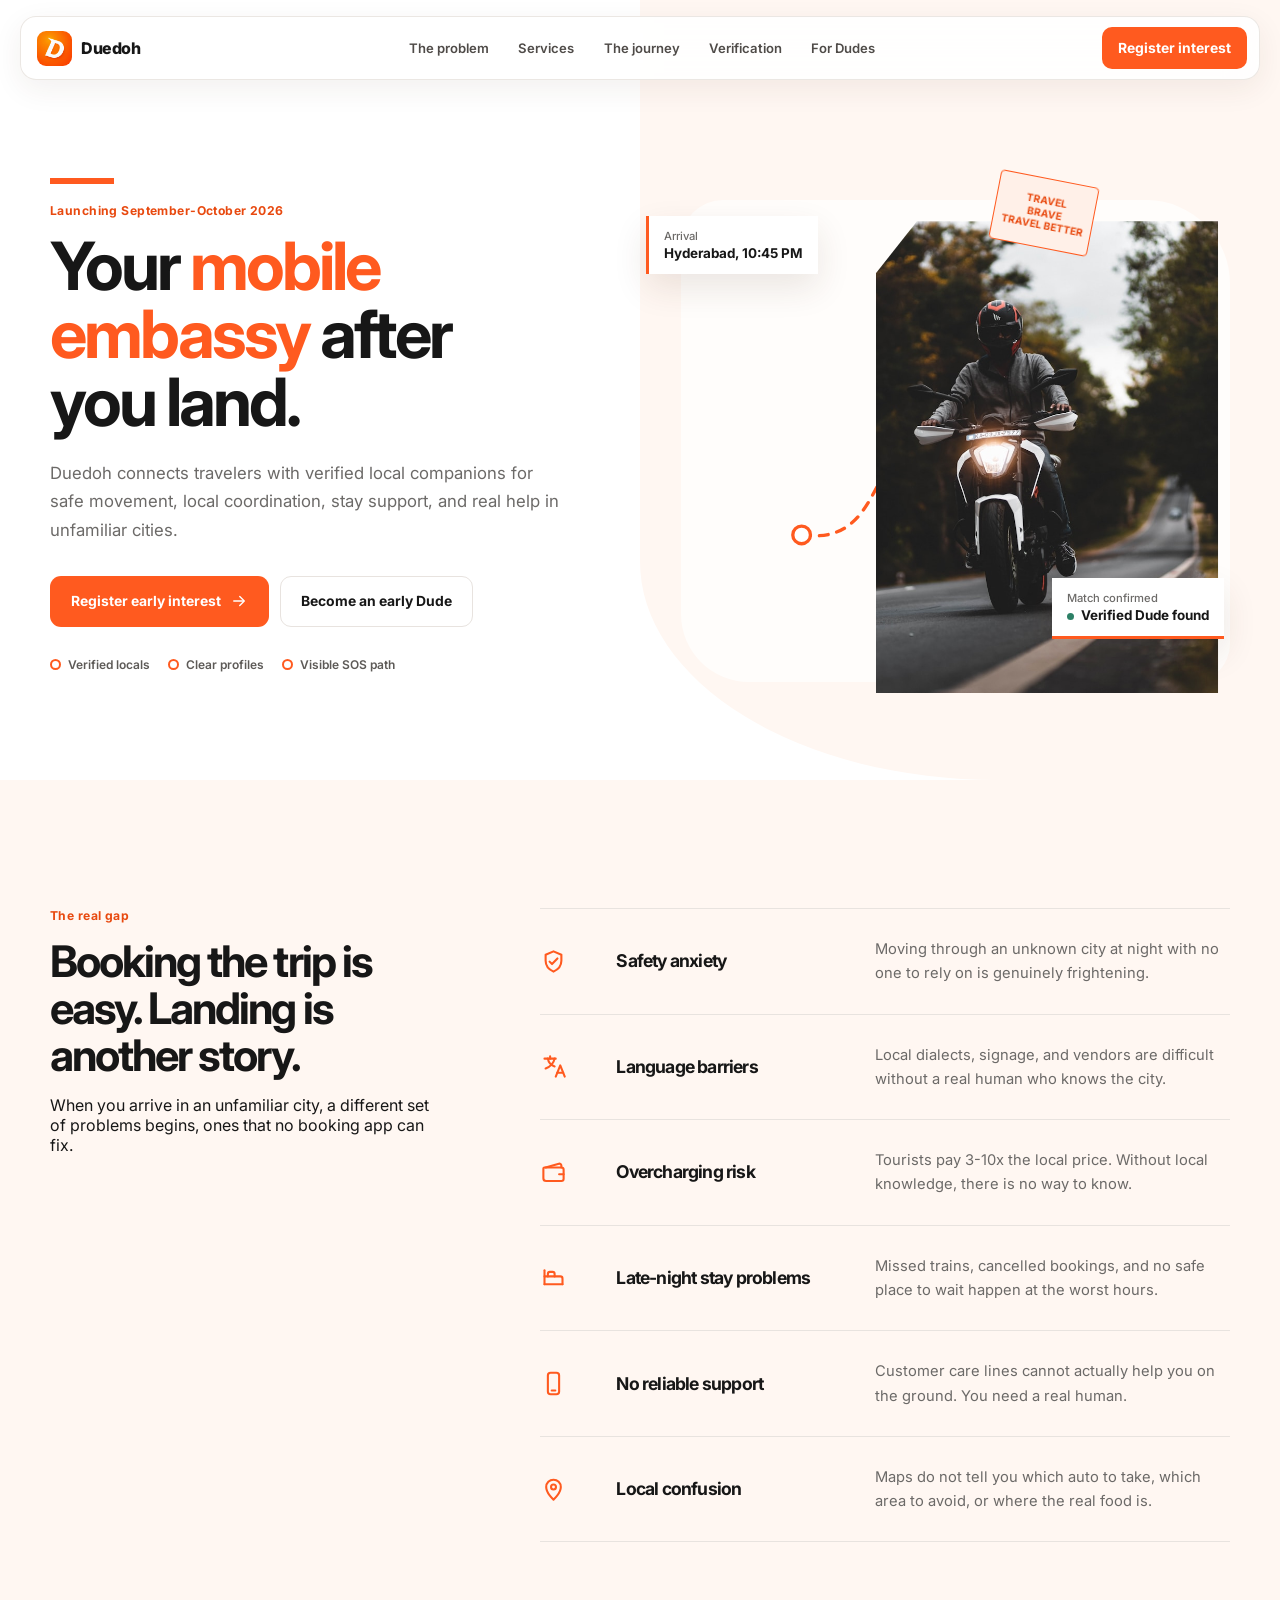
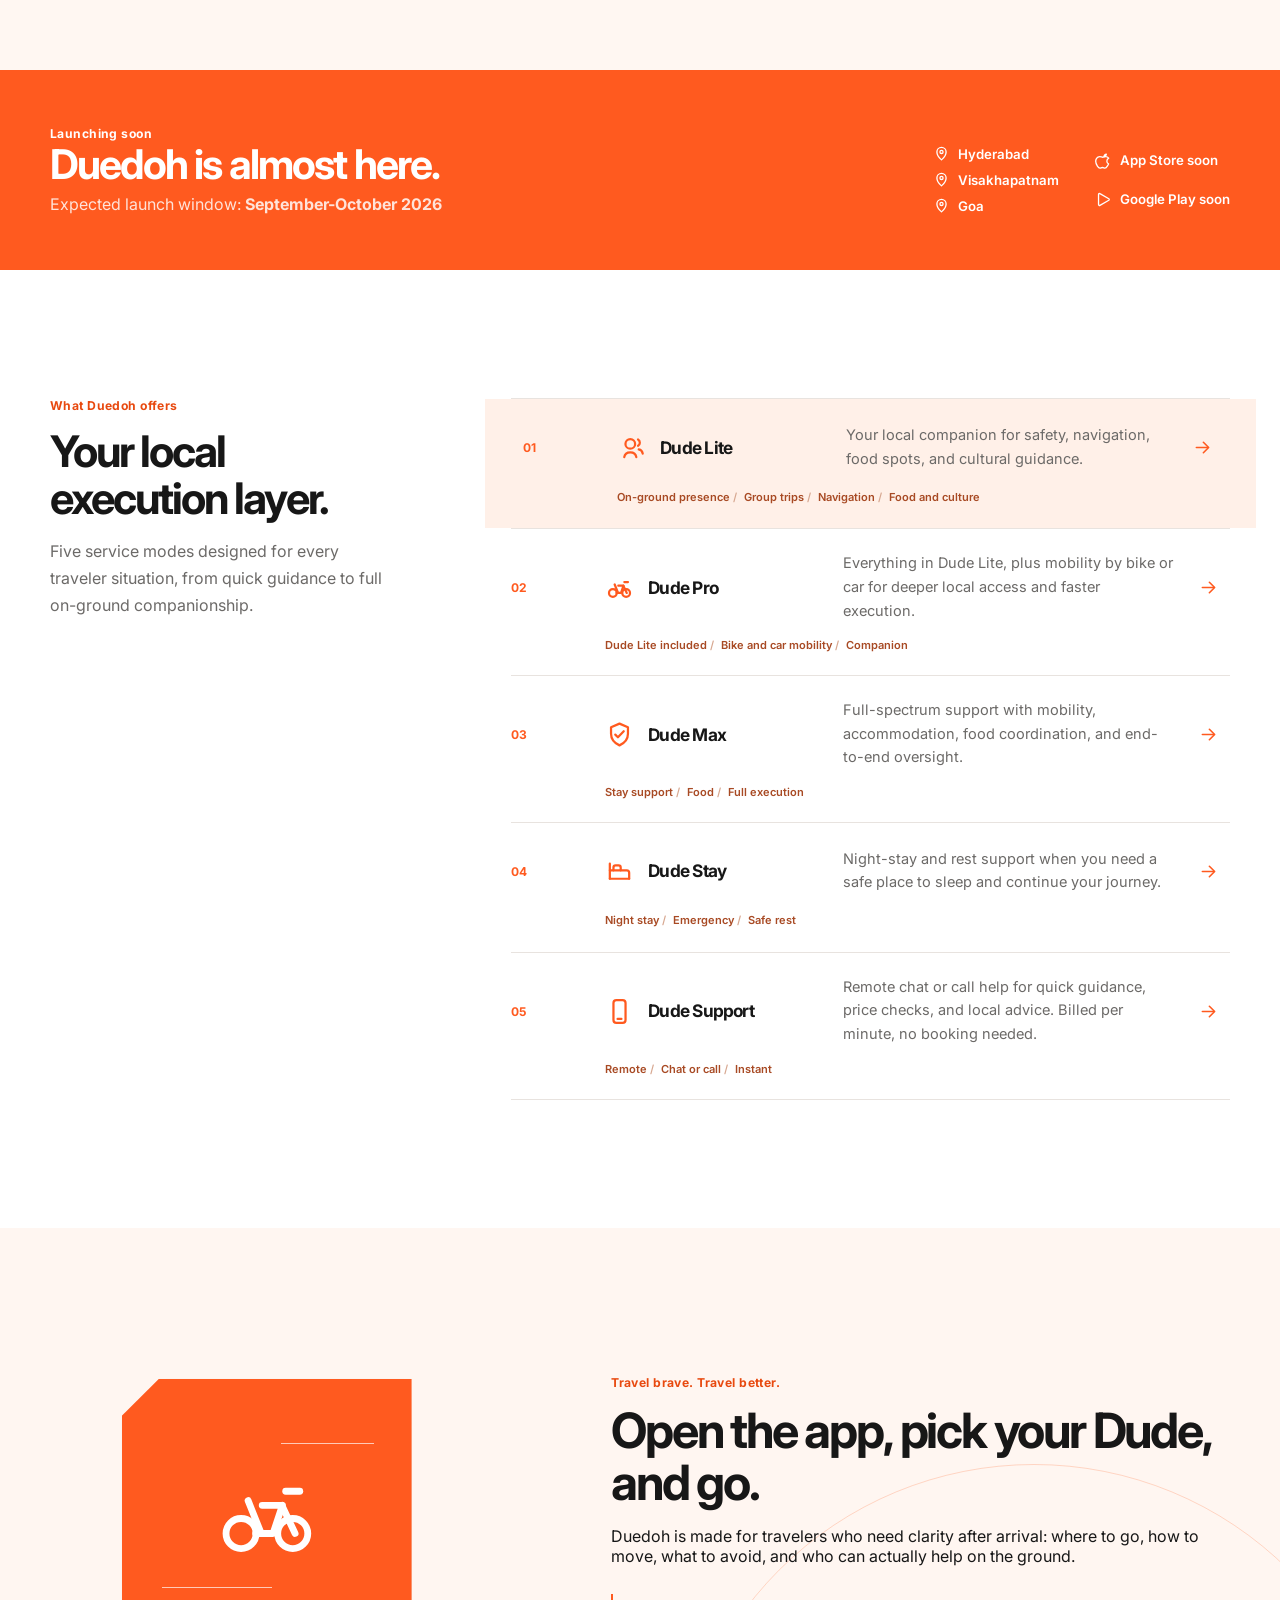
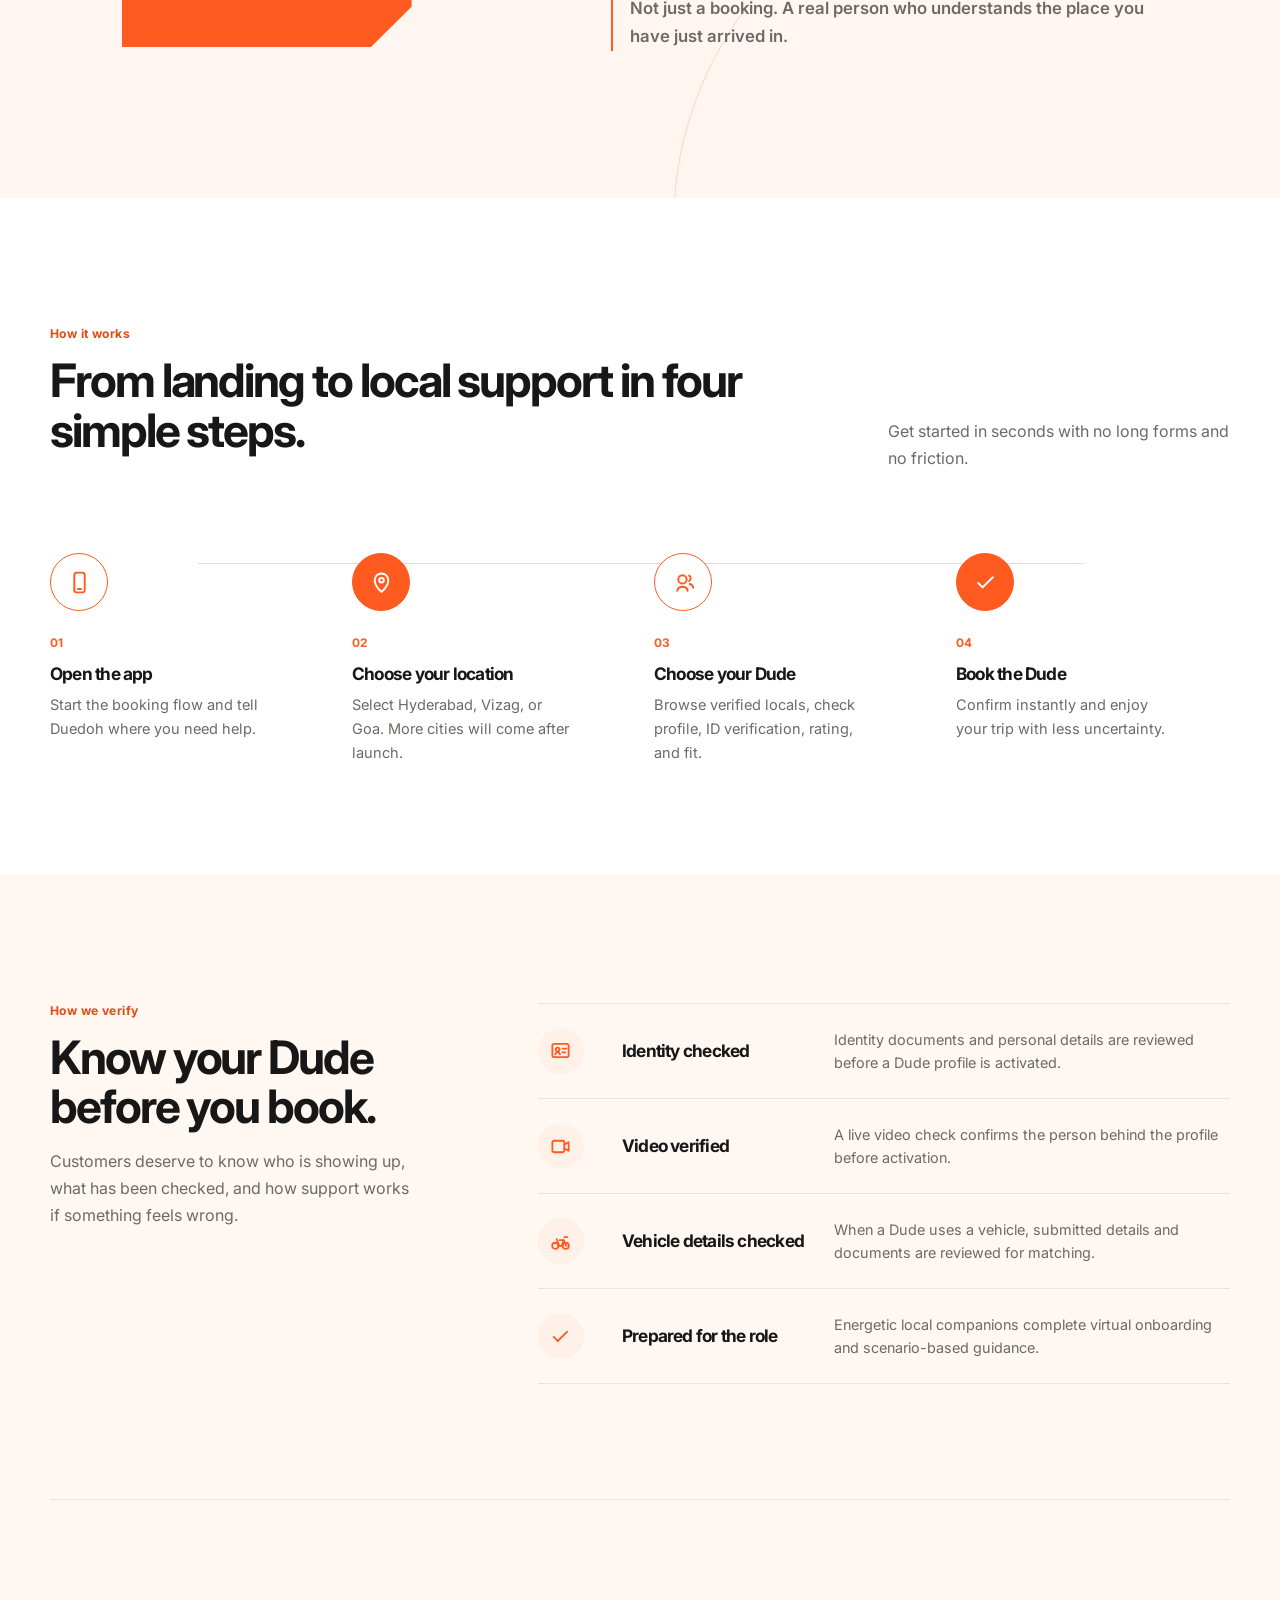
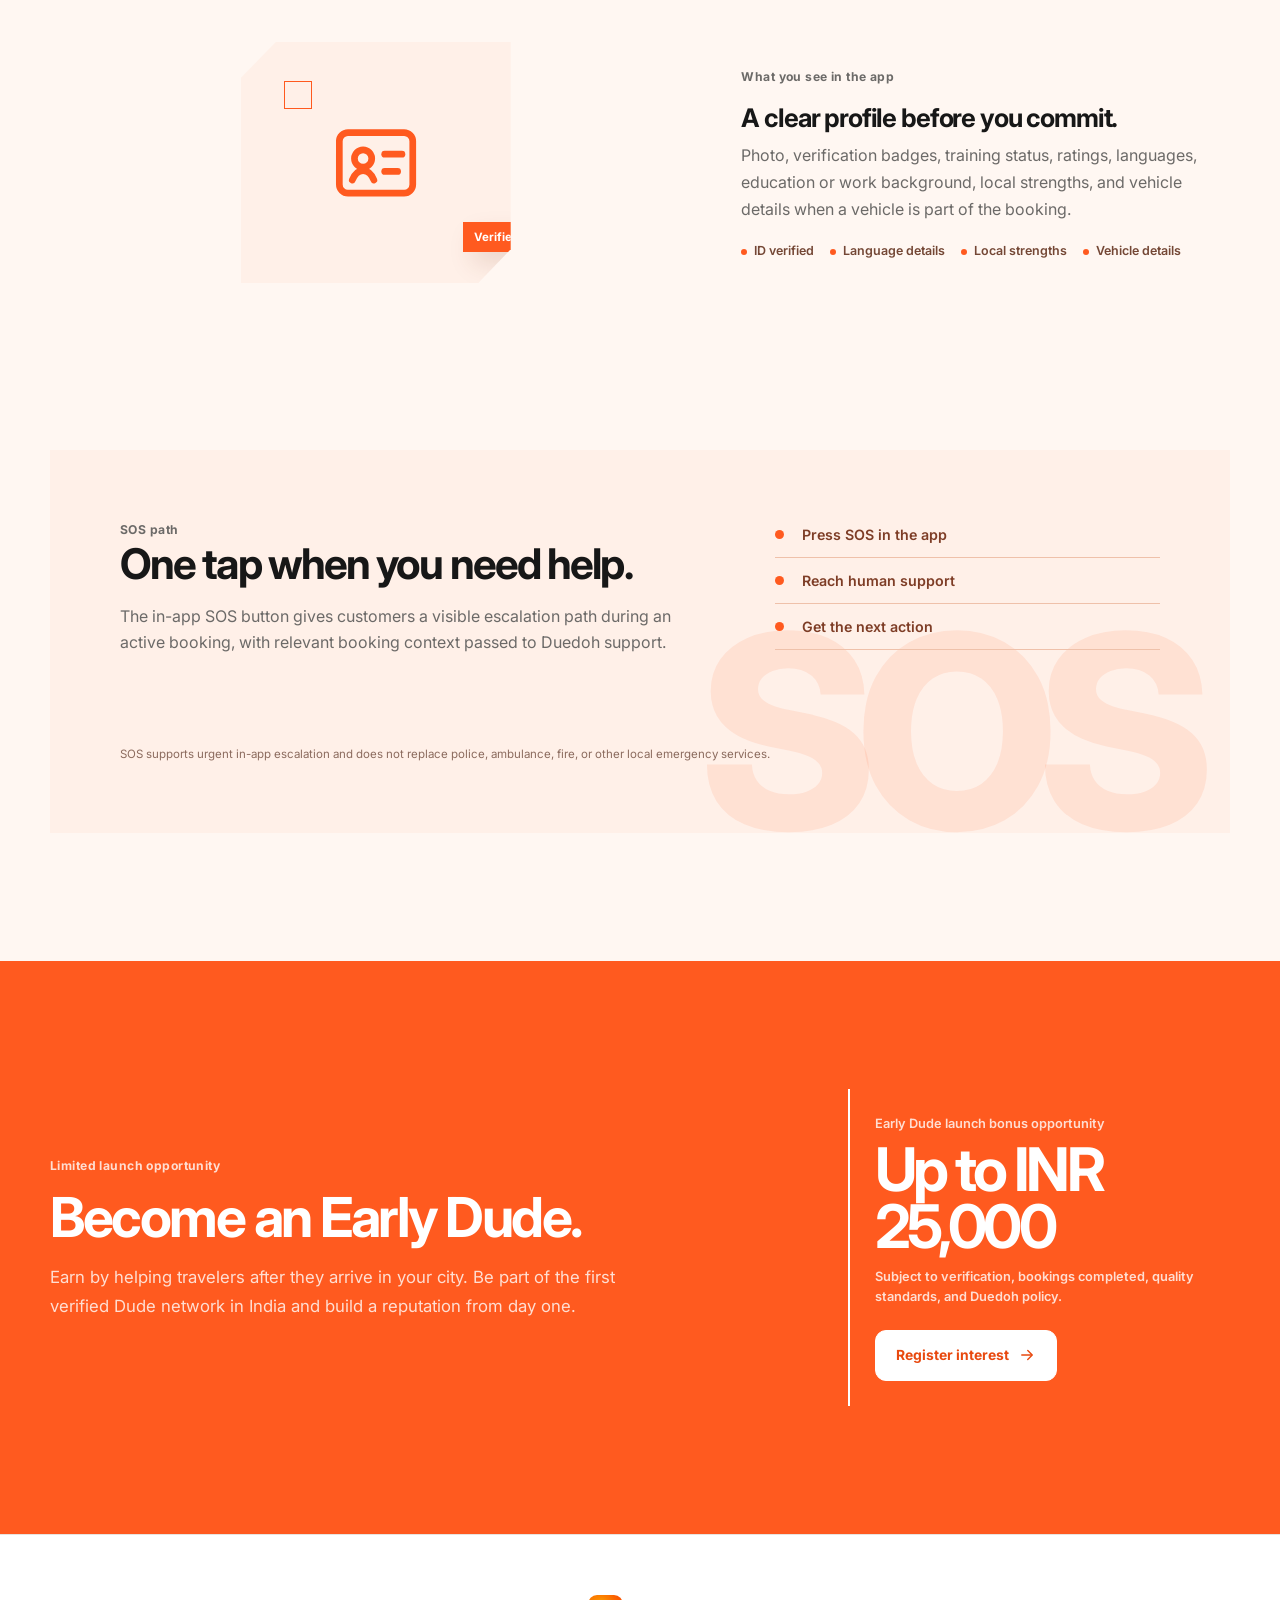
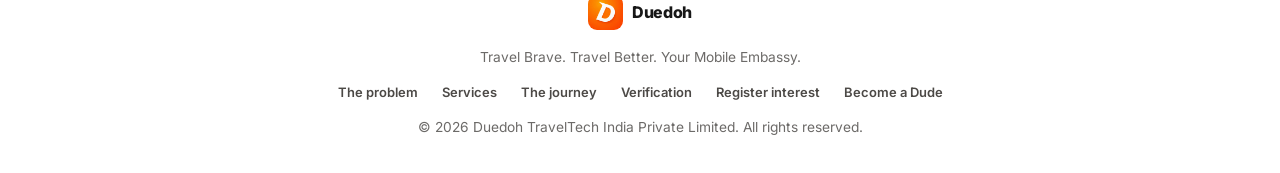
==== commit f6717608: "Remove interest form and link CTAs" ====
--- a/index.html
+++ b/index.html
@@ -108,7 +108,7 @@
         <a href="#verify">Verification</a>
         <a href="#early-dude">For Dudes</a>
       </nav>
-      <a class="nav-cta" href="#tripper-form">Register interest</a>
+      <a class="nav-cta" href="https://duedoh.info/" target="_blank" rel="noopener">Register interest</a>
       <button class="menu-button" type="button" aria-label="Open navigation" aria-expanded="false">
         <svg><use href="#icon-menu"></use></svg>
       </button>
@@ -120,7 +120,7 @@
       <a href="#booking">The journey</a>
       <a href="#verify">Verification</a>
       <a href="#early-dude">For Dudes</a>
-      <a href="#tripper-form">Register interest</a>
+      <a href="https://duedoh.info/" target="_blank" rel="noopener">Register interest</a>
     </nav>
 
     <main>
@@ -133,7 +133,7 @@
             local coordination, stay support, and real help in unfamiliar cities.
           </p>
           <div class="hero-actions">
-            <a class="button button-primary" href="#tripper-form">
+            <a class="button button-primary" href="https://duedoh.info/" target="_blank" rel="noopener">
               Register early interest
               <svg><use href="#icon-arrow"></use></svg>
             </a>
@@ -464,65 +464,11 @@
             <span>Early Dude launch bonus opportunity</span>
             <strong>Up to INR 25,000</strong>
             <small>Subject to verification, bookings completed, quality standards, and Duedoh policy.</small>
-            <a class="button button-light" href="https://duedoh.com" target="_blank" rel="noopener">
+            <a class="button button-light" href="https://duedoh.info/" target="_blank" rel="noopener">
               Register interest
               <svg><use href="#icon-arrow"></use></svg>
             </a>
           </div>
-        </div>
-      </section>
-
-      <section id="tripper-form" class="section">
-        <div class="container form-layout">
-          <div class="section-head reveal">
-            <p class="kicker">Early Tripper</p>
-            <h2>Get early access.</h2>
-            <p>Tell us about yourself and your travel situation. We will keep you updated as Duedoh launches in your city.</p>
-          </div>
-          <form class="interest-form reveal" name="early-tripper" method="POST" data-netlify="true" netlify-honeypot="bot-field" action="/success">
-            <input type="hidden" name="form-name" value="early-tripper" />
-            <p class="honeypot-field"><label>Do not fill this out: <input name="bot-field" /></label></p>
-            <label>
-              <span>Full name *</span>
-              <input type="text" name="name" placeholder="Your full name" required />
-            </label>
-            <label>
-              <span>Phone / WhatsApp *</span>
-              <input type="tel" name="phone" placeholder="+91 XXXXXXXXXX" required />
-            </label>
-            <label>
-              <span>Preferred city *</span>
-              <select name="city" required>
-                <option value="" disabled selected>Select a city</option>
-                <option value="Hyderabad">Hyderabad</option>
-                <option value="Visakhapatnam">Visakhapatnam (Vizag)</option>
-                <option value="Goa">Goa</option>
-                <option value="Other">Other, notify when available</option>
-              </select>
-            </label>
-            <label>
-              <span>Main need</span>
-              <select name="main_need">
-                <option value="" disabled selected>What do you need most?</option>
-                <option value="Safe movement & navigation">Safe movement and navigation</option>
-                <option value="Local companion">Local companion</option>
-                <option value="Late-night stay support">Late-night stay support</option>
-                <option value="Food & local coordination">Food and local coordination</option>
-                <option value="Emergency support">Emergency support</option>
-                <option value="Price protection">Price protection</option>
-                <option value="General local guidance">General local guidance</option>
-              </select>
-            </label>
-            <label class="full">
-              <span>Travel situation / bad experience with travel</span>
-              <textarea name="experience" placeholder="Tell us about a travel situation where you needed on-ground help, or what kind of support you are looking for."></textarea>
-            </label>
-            <button type="submit">
-              Submit my interest
-              <svg><use href="#icon-arrow"></use></svg>
-            </button>
-            <p class="form-note" role="status" aria-live="polite"></p>
-          </form>
         </div>
       </section>
     </main>
@@ -538,8 +484,8 @@
         <a href="#services">Services</a>
         <a href="#booking">The journey</a>
         <a href="#verify">Verification</a>
-        <a href="#tripper-form">Early access</a>
-        <a href="https://duedoh.info" target="_blank" rel="noopener">Become a Dude</a>
+        <a href="https://duedoh.info/" target="_blank" rel="noopener">Register interest</a>
+        <a href="https://duedoh.info/" target="_blank" rel="noopener">Become a Dude</a>
       </nav>
       <small>&copy; 2026 Duedoh TravelTech India Private Limited. All rights reserved.</small>
     </footer>
--- a/styles.css
+++ b/styles.css
@@ -36,7 +36,7 @@
 .desktop-nav a:hover::after, .desktop-nav a.is-current::after { transform: scaleX(1); transform-origin: left; }
 .nav-cta, .button { display: inline-flex; align-items: center; justify-content: center; gap: 9px; font-size: 0.87rem; font-weight: 700; transition: transform 180ms var(--ease-out), background 180ms ease, border-color 180ms ease; }
 .nav-cta { justify-self: end; min-height: 42px; padding: 0 16px; border-radius: 10px; background: var(--orange); color: #fff; }
-.nav-cta:hover, .button-primary:hover, .interest-form button:hover { background: var(--orange-deep); transform: translateY(-2px); }
+.nav-cta:hover, .button-primary:hover { background: var(--orange-deep); transform: translateY(-2px); }
 .menu-button, .mobile-nav { display: none; }
 
 .hero { position: relative; min-height: 780px; display: grid; grid-template-columns: minmax(0, 0.93fr) minmax(480px, 1.07fr); align-items: center; gap: clamp(28px, 6vw, 104px); padding: 154px max(24px, calc((100% - var(--page-width)) / 2)) 84px; isolation: isolate; }
@@ -53,7 +53,7 @@
 .hero-text, .section-head > p:last-child, .story-copy > p:last-child, .early-layout > div > p:last-child { max-width: 570px; color: var(--muted); font-size: 1.05rem; line-height: 1.7; }
 .hero-actions { display: flex; flex-wrap: wrap; gap: 11px; margin-top: 31px; }
 .button { min-height: 51px; padding: 0 20px; border: 1px solid transparent; border-radius: 11px; }
-.button svg, .interest-form button svg { width: 18px; height: 18px; }
+.button svg { width: 18px; height: 18px; }
 .button-primary { background: var(--orange); color: #fff; }
 .button-secondary { border-color: var(--line); background: #fff; color: var(--ink); }
 .button-secondary:hover { border-color: var(--orange); color: var(--orange-deep); transform: translateY(-2px); }
@@ -81,7 +81,7 @@
 .section-wash { background: var(--wash); }
 .section-head { margin-bottom: clamp(38px, 5vw, 64px); }
 .arrival-layout { display: grid; grid-template-columns: minmax(260px, 0.72fr) minmax(0, 1.28fr); gap: clamp(40px, 8vw, 125px); align-items: start; }
-.arrival-intro, .services-intro, .verification-intro, .form-layout .section-head { position: sticky; top: 120px; }
+.arrival-intro, .services-intro, .verification-intro { position: sticky; top: 120px; }
 .arrival-intro h2, .services-intro h2 { font-size: clamp(2rem, 3.4vw, 3.3rem); }
 .arrival-list, .service-list, .proof-list { border-top: 1px solid var(--line); }
 .arrival-item { display: grid; grid-template-columns: 52px minmax(0, 0.66fr) minmax(0, 1fr); gap: 24px; align-items: center; padding: 28px 0; border-bottom: 1px solid var(--line); transition: padding 300ms var(--ease-out), color 300ms ease; }
@@ -183,18 +183,6 @@
 .bonus-box strong { display: block; margin: 9px 0 12px; font-size: clamp(2.35rem, 4.7vw, 4.6rem); font-weight: 700; letter-spacing: -0.06em; line-height: 0.94; }
 .bonus-box .button { margin-top: 24px; }
 
-.form-layout { display: grid; grid-template-columns: minmax(250px, 0.72fr) minmax(0, 1.28fr); gap: clamp(45px, 9vw, 140px); align-items: start; }
-.interest-form { display: grid; grid-template-columns: repeat(2, minmax(0, 1fr)); gap: 28px 22px; padding-top: 4px; }
-.interest-form label { display: grid; gap: 8px; }
-.interest-form label.full, .interest-form button, .form-note { grid-column: 1 / -1; }
-.interest-form label > span { color: #4b4744; font-size: 0.76rem; font-weight: 600; }
-.interest-form input, .interest-form select, .interest-form textarea { width: 100%; min-height: 48px; border: 0; border-bottom: 1px solid #cfc7c1; border-radius: 0; padding: 0 0 9px; outline: none; background: transparent; color: var(--ink); font-size: 0.94rem; transition: border-color 180ms ease; }
-.interest-form textarea { min-height: 110px; padding-top: 4px; resize: vertical; }
-.interest-form input:focus, .interest-form select:focus, .interest-form textarea:focus { border-color: var(--orange); }
-.interest-form button { min-height: 54px; display: inline-flex; align-items: center; justify-content: center; gap: 9px; margin-top: 4px; border: 0; border-radius: 11px; background: var(--orange); color: #fff; font-weight: 700; transition: transform 180ms var(--ease-out), background 180ms ease; }
-.honeypot-field { display: none; }
-.form-note { min-height: 20px; margin: -10px 0 0; color: var(--orange-deep); font-size: 0.82rem; font-weight: 600; }
-
 .footer { display: grid; gap: 19px; justify-items: center; padding: 60px 24px 38px; border-top: 1px solid var(--line); background: #fff; text-align: center; }
 .footer p, .footer small { margin: 0; color: var(--muted); font-size: 0.86rem; }
 .footer nav { display: flex; flex-wrap: wrap; justify-content: center; gap: 12px 24px; color: #4c4946; font-size: 0.81rem; font-weight: 600; }
@@ -213,9 +201,9 @@
 @keyframes rail-grow-y { to { transform: scaleY(1); } }
 
 @media (prefers-reduced-motion: reduce) { *, *::before, *::after { scroll-behavior: auto !important; animation-duration: 0.01ms !important; animation-iteration-count: 1 !important; transition-duration: 0.01ms !important; } .reveal { opacity: 1; transform: none; } }
-@media (max-width: 1050px) { .desktop-nav { display: none; } .site-header { grid-template-columns: 1fr auto auto; } .menu-button { width: 42px; height: 42px; display: grid; place-items: center; border: 1px solid var(--line); border-radius: 10px; background: #fff; color: var(--ink); } .menu-button svg { width: 21px; height: 21px; } .mobile-nav { position: fixed; z-index: 45; top: 90px; right: 20px; left: 20px; padding: 11px; border: 1px solid var(--line); border-radius: 15px; background: rgba(255, 255, 255, 0.98); box-shadow: 0 18px 36px rgba(42, 25, 14, 0.14); } body.nav-open .mobile-nav { display: grid; } .mobile-nav a { padding: 13px 10px; border-bottom: 1px solid var(--line); font-size: 0.92rem; font-weight: 600; } .mobile-nav a:last-child { border-bottom: 0; color: var(--orange-deep); } .hero { grid-template-columns: minmax(0, 0.85fr) minmax(400px, 1.15fr); } .arrival-layout, .services-layout, .verification-layout, .form-layout { gap: 60px; } }
-@media (max-width: 820px) { .hero, .arrival-layout, .services-layout, .story-layout, .verification-layout, .app-profile, .early-layout, .form-layout { grid-template-columns: 1fr; } .hero { min-height: 0; gap: 52px; padding-top: 138px; } .hero::after { top: 42%; width: 94%; height: 58%; } .hero-media { min-height: 500px; max-width: 580px; width: 100%; margin: 0 auto; } .arrival-intro, .services-intro, .verification-intro, .form-layout .section-head { position: static; } .arrival-intro, .services-intro, .verification-intro { max-width: 580px; } .story-layout { gap: 40px; } .story-art { min-height: 295px; } .story-art img { width: min(340px, 100%); } .journey-heading { grid-template-columns: 1fr; gap: 5px; margin-bottom: 46px; } .journey-rail { gap: 18px; } .launch-layout { grid-template-columns: 1fr; gap: 28px; } .launch-meta { grid-template-columns: auto auto; justify-content: start; } .early-layout { gap: 30px; } }
-@media (max-width: 600px) { .container { width: min(100% - 32px, var(--page-width)); } .site-header { display: flex; justify-content: space-between; gap: 0; top: 10px; width: calc(100% - 24px); min-height: 55px; padding: 7px 8px 7px 12px; border-radius: 13px; } .brand { min-width: 0; font-size: 0.94rem; } .brand img { width: 32px; height: 32px; } .nav-cta { display: none; } .menu-button { flex: 0 0 38px; width: 38px; height: 38px; } .mobile-nav { top: 76px; right: 12px; left: 12px; } .hero { gap: 34px; padding: 118px 16px 55px; } .hero::after { top: 46%; right: -30%; width: 124%; height: 54%; } .hero-copy { width: 100%; min-width: 0; padding-top: 19px; } .hero-copy::before { width: 47px; height: 4px; } h1 { max-width: 390px; font-size: clamp(2.15rem, 10vw, 2.85rem); line-height: 1.04; } h2 { font-size: clamp(1.82rem, 8.4vw, 2.35rem); line-height: 1.11; } h3 { font-size: 1.02rem; } .hero-text, .section-head > p:last-child, .story-copy > p:last-child, .early-layout > div > p:last-child { font-size: 0.96rem; } .eyebrow, .kicker { margin-bottom: 11px; font-size: 0.71rem; letter-spacing: 0.02em; } .hero-actions { display: grid; margin-top: 25px; } .button { width: 100%; min-height: 50px; } .trust-row { gap: 8px 13px; margin-top: 24px; font-size: 0.7rem; } .hero-media { min-height: 390px; } .map-orbit { inset: 7% 0 0 2%; } .hero-illustration { right: -5%; width: 72%; } .journey-route { top: 20%; right: 13%; bottom: 12%; left: 16%; width: 75%; height: 68%; } .arrival-note, .match-note { padding: 9px 10px; } .arrival-note { top: 8%; left: -2%; } .match-note { right: -3%; bottom: 8%; } .arrival-note span, .match-note span { font-size: 0.63rem; } .arrival-note strong, .match-note strong { font-size: 0.72rem; } .hero-stamp { top: 0; right: 20%; width: 72px; height: 72px; font-size: 0.55rem; } .section { padding: 72px 0; } .section-head { margin-bottom: 36px; } .arrival-layout, .services-layout, .verification-layout, .form-layout { gap: 38px; } .arrival-item { grid-template-columns: 37px 1fr; gap: 12px; padding: 22px 0; } .arrival-item p { grid-column: 2; font-size: 0.88rem; } .arrival-item svg { width: 23px; height: 23px; } .launch-band { padding: 43px 0; } .launch-meta { grid-template-columns: 1fr; gap: 20px; } .city-list, .store-list { grid-template-columns: repeat(2, max-content); column-gap: 16px; } .city-list span, .store-list span { font-size: 0.75rem; } .service-item { grid-template-columns: 38px minmax(0, 1fr) 20px; gap: 12px; min-height: 0; padding: 23px 0; } .service-item::before { inset: 0 -8px; } .service-number { font-size: 0.68rem; } .service-title { gap: 10px; } .service-title svg { width: 24px; height: 24px; } .service-item > p { grid-column: 2 / -1; font-size: 0.86rem; } .service-tags { grid-column: 2 / -1; margin-top: -5px; } .service-tags span { font-size: 0.65rem; } .story-panel { padding: 70px 0; } .story-art { min-height: 240px; } .story-art img { bottom: -22%; left: -6%; width: min(290px, 92%); } .story-quote { font-size: 0.91rem; } .journey-heading { margin-bottom: 35px; } .journey-rail { display: grid; gap: 0; } .journey-rail::before { top: 29px; right: auto; bottom: 24px; left: 28px; width: 1px; height: auto; background: var(--peach); transform: scaleY(0); transform-origin: top; } .journey-rail.visible::before { animation-name: rail-grow-y; } .journey-step { display: grid; grid-template-columns: 58px 1fr; column-gap: 21px; padding-bottom: 26px; } .journey-step:last-child { padding-bottom: 0; } .journey-point { grid-row: span 3; margin: 0; } .journey-step > span { margin: 3px 0 9px; } .journey-step h3 { margin-bottom: 7px; } .journey-step p { font-size: 0.86rem; } .proof-item { grid-template-columns: 50px 1fr; gap: 15px; padding: 22px 0; } .proof-icon { width: 42px; height: 42px; } .proof-item p { grid-column: 2; font-size: 0.86rem; } .app-profile { gap: 18px; margin-top: 70px; padding-top: 60px; } .profile-art { min-height: 240px; } .profile-art img { width: min(260px, 88%); } .profile-copy h3 { font-size: 1.36rem; } .sos-panel { grid-template-columns: 1fr; gap: 28px; margin-top: 70px; padding: 33px 24px; } .sos-panel::after { right: -2%; bottom: -6%; font-size: 8rem; } .sos-panel h2 { font-size: 1.9rem; } .early-dude { padding: 78px 0; } .early-layout h2 { font-size: clamp(2.3rem, 10vw, 3rem); } .bonus-box { padding: 20px 0 20px 18px; } .bonus-box strong { font-size: clamp(2.5rem, 12vw, 3.6rem); } .interest-form { grid-template-columns: 1fr; gap: 24px; } .interest-form label.full, .interest-form button, .form-note { grid-column: auto; } .interest-form input, .interest-form select, .interest-form textarea { font-size: 0.9rem; } .interest-form button { width: 100%; } .footer { padding: 52px 24px 30px; } .footer nav { gap: 10px 18px; } }
+@media (max-width: 1050px) { .desktop-nav { display: none; } .site-header { grid-template-columns: 1fr auto auto; } .menu-button { width: 42px; height: 42px; display: grid; place-items: center; border: 1px solid var(--line); border-radius: 10px; background: #fff; color: var(--ink); } .menu-button svg { width: 21px; height: 21px; } .mobile-nav { position: fixed; z-index: 45; top: 90px; right: 20px; left: 20px; padding: 11px; border: 1px solid var(--line); border-radius: 15px; background: rgba(255, 255, 255, 0.98); box-shadow: 0 18px 36px rgba(42, 25, 14, 0.14); } body.nav-open .mobile-nav { display: grid; } .mobile-nav a { padding: 13px 10px; border-bottom: 1px solid var(--line); font-size: 0.92rem; font-weight: 600; } .mobile-nav a:last-child { border-bottom: 0; color: var(--orange-deep); } .hero { grid-template-columns: minmax(0, 0.85fr) minmax(400px, 1.15fr); } .arrival-layout, .services-layout, .verification-layout { gap: 60px; } }
+@media (max-width: 820px) { .hero, .arrival-layout, .services-layout, .story-layout, .verification-layout, .app-profile, .early-layout { grid-template-columns: 1fr; } .hero { min-height: 0; gap: 52px; padding-top: 138px; } .hero::after { top: 42%; width: 94%; height: 58%; } .hero-media { min-height: 500px; max-width: 580px; width: 100%; margin: 0 auto; } .arrival-intro, .services-intro, .verification-intro { position: static; } .arrival-intro, .services-intro, .verification-intro { max-width: 580px; } .story-layout { gap: 40px; } .story-art { min-height: 295px; } .story-art img { width: min(340px, 100%); } .journey-heading { grid-template-columns: 1fr; gap: 5px; margin-bottom: 46px; } .journey-rail { gap: 18px; } .launch-layout { grid-template-columns: 1fr; gap: 28px; } .launch-meta { grid-template-columns: auto auto; justify-content: start; } .early-layout { gap: 30px; } }
+@media (max-width: 600px) { .container { width: min(100% - 32px, var(--page-width)); } .site-header { display: flex; justify-content: space-between; gap: 0; top: 10px; width: calc(100% - 24px); min-height: 55px; padding: 7px 8px 7px 12px; border-radius: 13px; } .brand { min-width: 0; font-size: 0.94rem; } .brand img { width: 32px; height: 32px; } .nav-cta { display: none; } .menu-button { flex: 0 0 38px; width: 38px; height: 38px; } .mobile-nav { top: 76px; right: 12px; left: 12px; } .hero { gap: 34px; padding: 118px 16px 55px; } .hero::after { top: 46%; right: -30%; width: 124%; height: 54%; } .hero-copy { width: 100%; min-width: 0; padding-top: 19px; } .hero-copy::before { width: 47px; height: 4px; } h1 { max-width: 390px; font-size: clamp(2.15rem, 10vw, 2.85rem); line-height: 1.04; } h2 { font-size: clamp(1.82rem, 8.4vw, 2.35rem); line-height: 1.11; } h3 { font-size: 1.02rem; } .hero-text, .section-head > p:last-child, .story-copy > p:last-child, .early-layout > div > p:last-child { font-size: 0.96rem; } .eyebrow, .kicker { margin-bottom: 11px; font-size: 0.71rem; letter-spacing: 0.02em; } .hero-actions { display: grid; margin-top: 25px; } .button { width: 100%; min-height: 50px; } .trust-row { gap: 8px 13px; margin-top: 24px; font-size: 0.7rem; } .hero-media { min-height: 390px; } .map-orbit { inset: 7% 0 0 2%; } .hero-illustration { right: -5%; width: 72%; } .journey-route { top: 20%; right: 13%; bottom: 12%; left: 16%; width: 75%; height: 68%; } .arrival-note, .match-note { padding: 9px 10px; } .arrival-note { top: 8%; left: -2%; } .match-note { right: -3%; bottom: 8%; } .arrival-note span, .match-note span { font-size: 0.63rem; } .arrival-note strong, .match-note strong { font-size: 0.72rem; } .hero-stamp { top: 0; right: 20%; width: 72px; height: 72px; font-size: 0.55rem; } .section { padding: 72px 0; } .section-head { margin-bottom: 36px; } .arrival-layout, .services-layout, .verification-layout { gap: 38px; } .arrival-item { grid-template-columns: 37px 1fr; gap: 12px; padding: 22px 0; } .arrival-item p { grid-column: 2; font-size: 0.88rem; } .arrival-item svg { width: 23px; height: 23px; } .launch-band { padding: 43px 0; } .launch-meta { grid-template-columns: 1fr; gap: 20px; } .city-list, .store-list { grid-template-columns: repeat(2, max-content); column-gap: 16px; } .city-list span, .store-list span { font-size: 0.75rem; } .service-item { grid-template-columns: 38px minmax(0, 1fr) 20px; gap: 12px; min-height: 0; padding: 23px 0; } .service-item::before { inset: 0 -8px; } .service-number { font-size: 0.68rem; } .service-title { gap: 10px; } .service-title svg { width: 24px; height: 24px; } .service-item > p { grid-column: 2 / -1; font-size: 0.86rem; } .service-tags { grid-column: 2 / -1; margin-top: -5px; } .service-tags span { font-size: 0.65rem; } .story-panel { padding: 70px 0; } .story-art { min-height: 240px; } .story-art img { bottom: -22%; left: -6%; width: min(290px, 92%); } .story-quote { font-size: 0.91rem; } .journey-heading { margin-bottom: 35px; } .journey-rail { display: grid; gap: 0; } .journey-rail::before { top: 29px; right: auto; bottom: 24px; left: 28px; width: 1px; height: auto; background: var(--peach); transform: scaleY(0); transform-origin: top; } .journey-rail.visible::before { animation-name: rail-grow-y; } .journey-step { display: grid; grid-template-columns: 58px 1fr; column-gap: 21px; padding-bottom: 26px; } .journey-step:last-child { padding-bottom: 0; } .journey-point { grid-row: span 3; margin: 0; } .journey-step > span { margin: 3px 0 9px; } .journey-step h3 { margin-bottom: 7px; } .journey-step p { font-size: 0.86rem; } .proof-item { grid-template-columns: 50px 1fr; gap: 15px; padding: 22px 0; } .proof-icon { width: 42px; height: 42px; } .proof-item p { grid-column: 2; font-size: 0.86rem; } .app-profile { gap: 18px; margin-top: 70px; padding-top: 60px; } .profile-art { min-height: 240px; } .profile-art img { width: min(260px, 88%); } .profile-copy h3 { font-size: 1.36rem; } .sos-panel { grid-template-columns: 1fr; gap: 28px; margin-top: 70px; padding: 33px 24px; } .sos-panel::after { right: -2%; bottom: -6%; font-size: 8rem; } .sos-panel h2 { font-size: 1.9rem; } .early-dude { padding: 78px 0; } .early-layout h2 { font-size: clamp(2.3rem, 10vw, 3rem); } .bonus-box { padding: 20px 0 20px 18px; } .bonus-box strong { font-size: clamp(2.5rem, 12vw, 3.6rem); } .footer { padding: 52px 24px 30px; } .footer nav { gap: 10px 18px; } }
 
 @media (max-width: 600px) {
   .hero { overflow: hidden; }
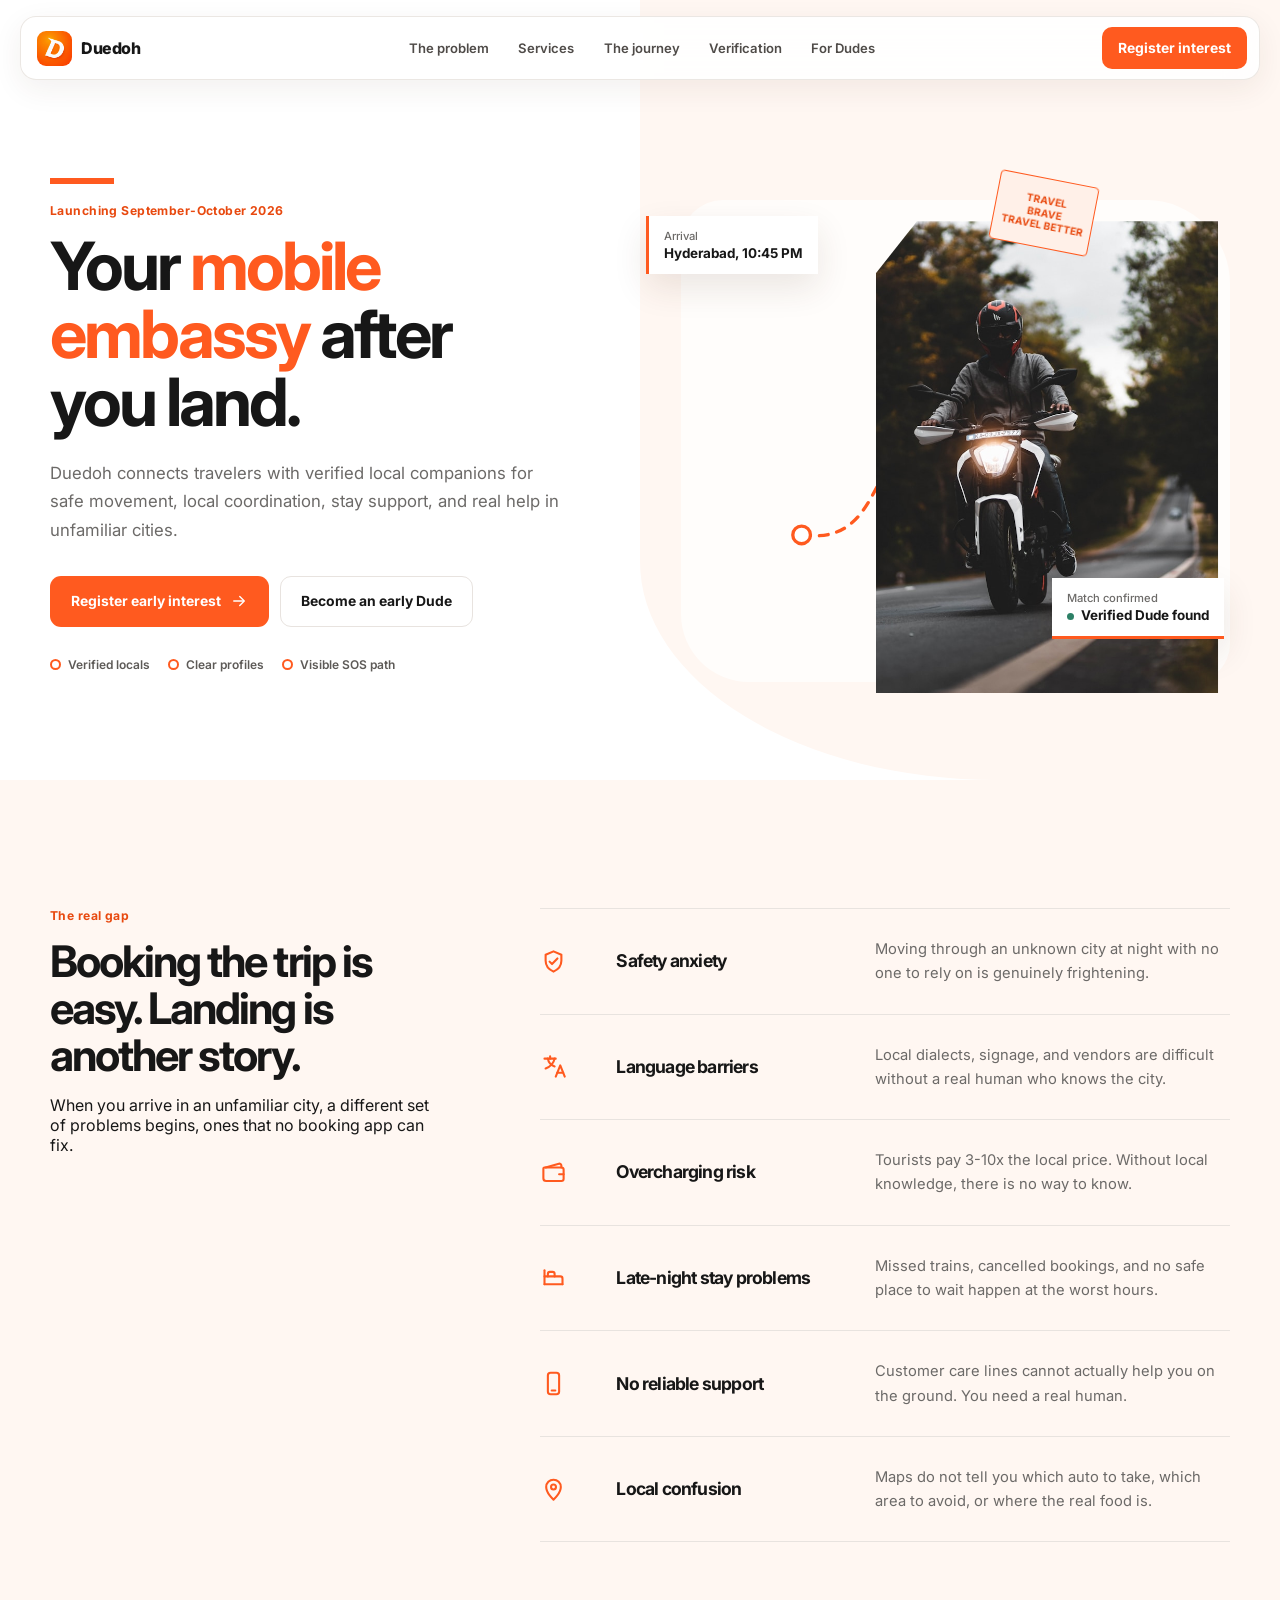
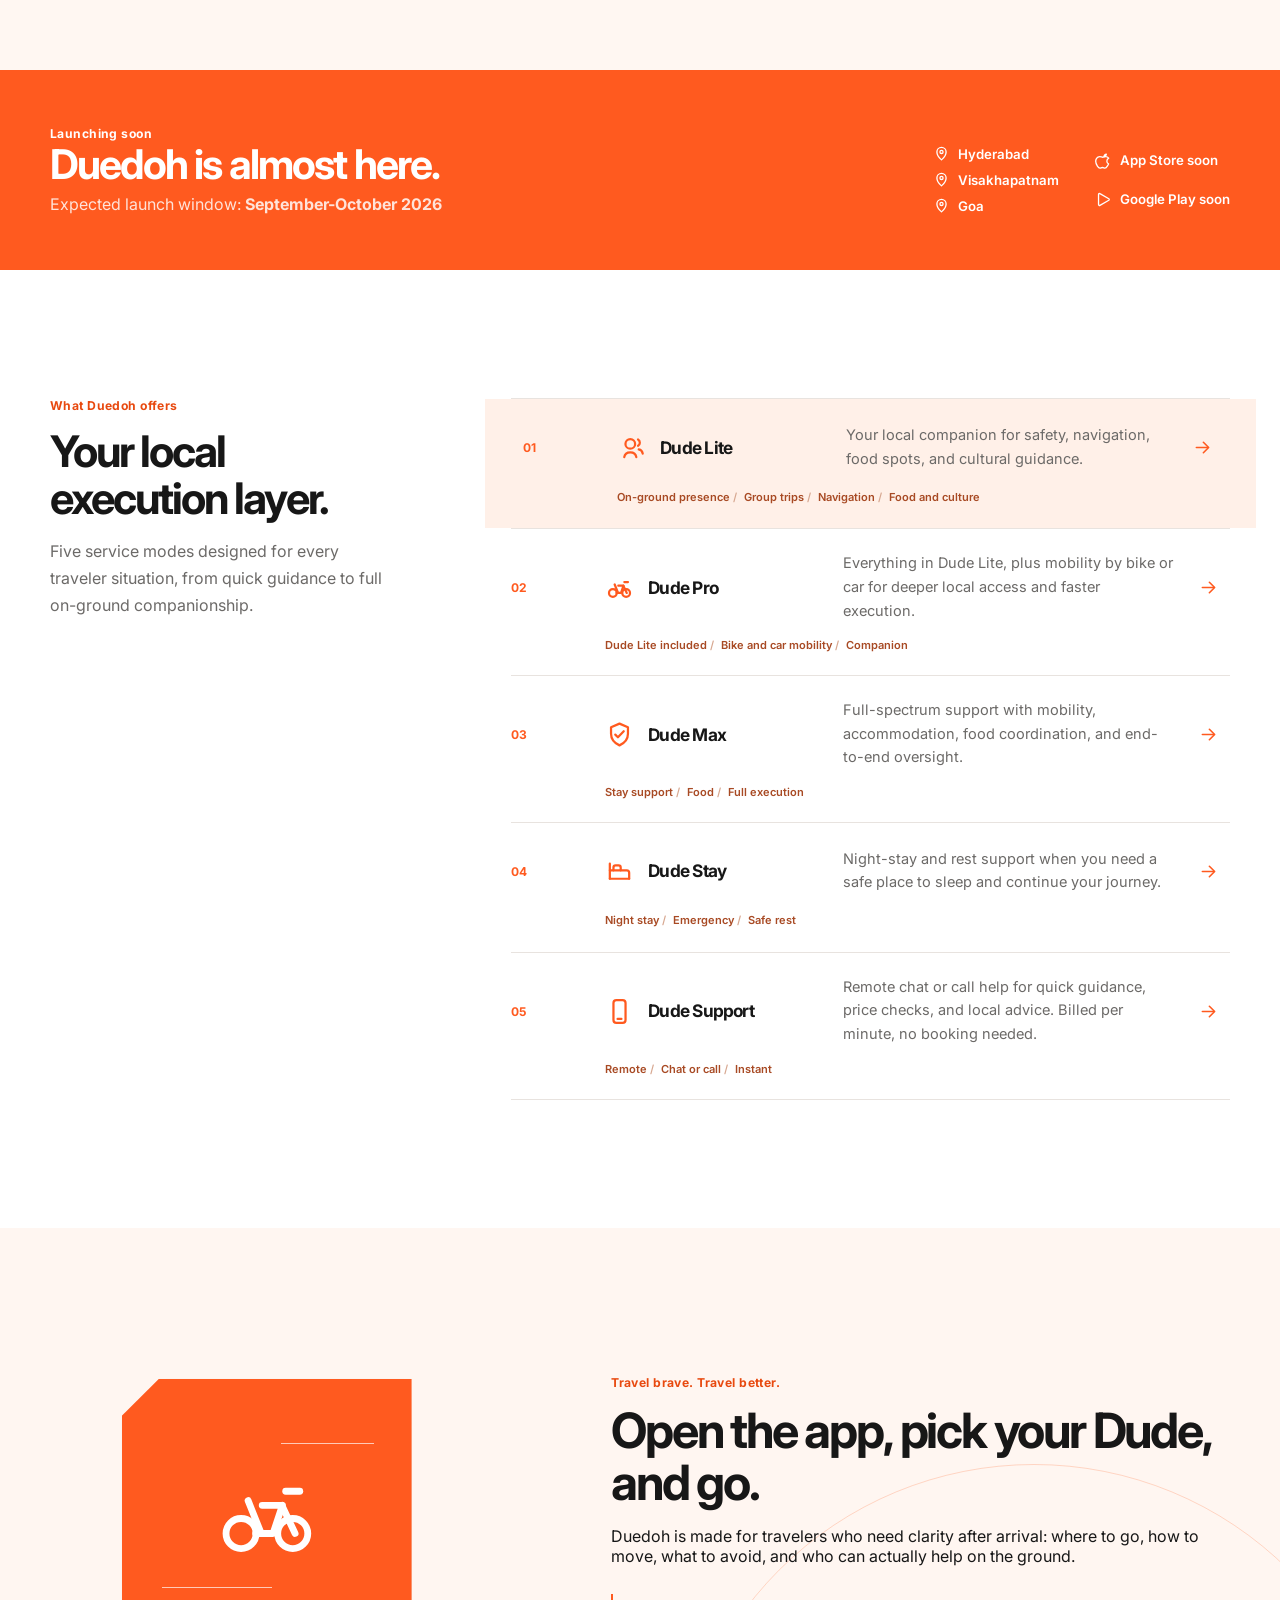
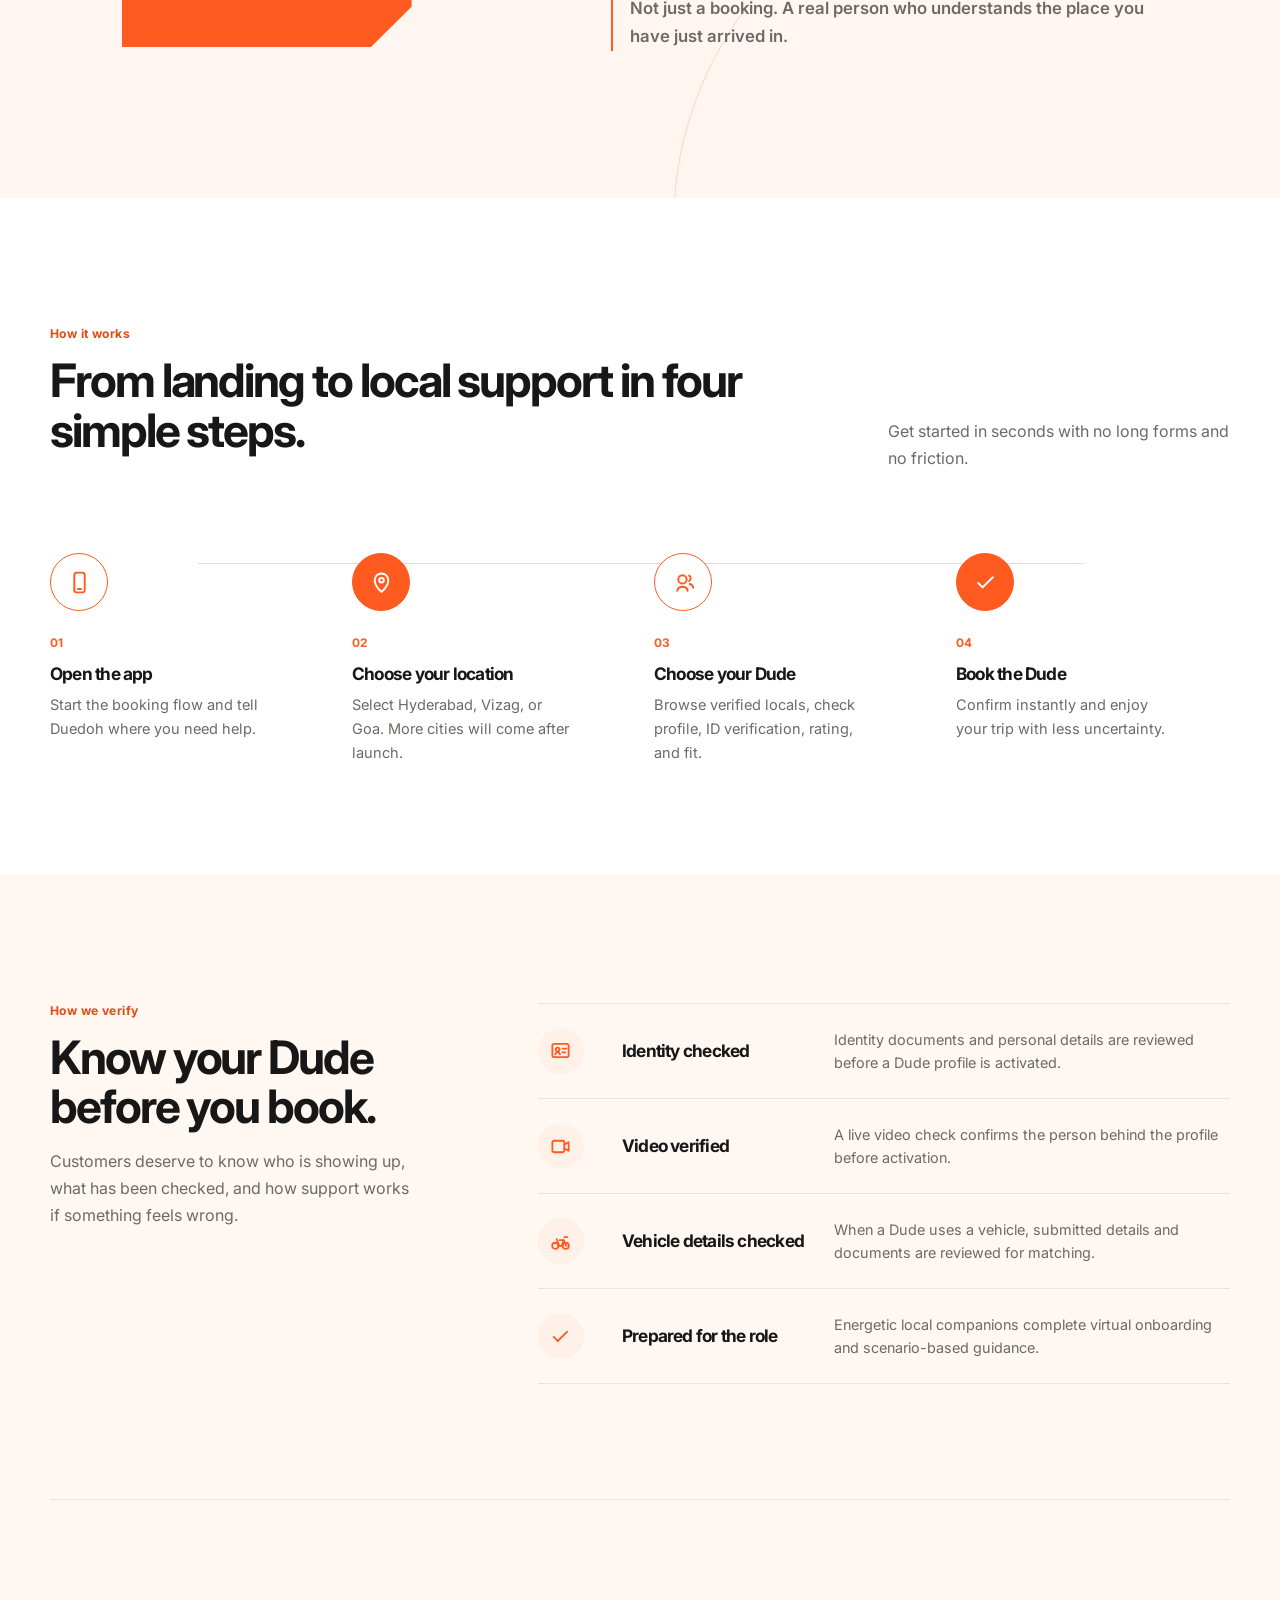
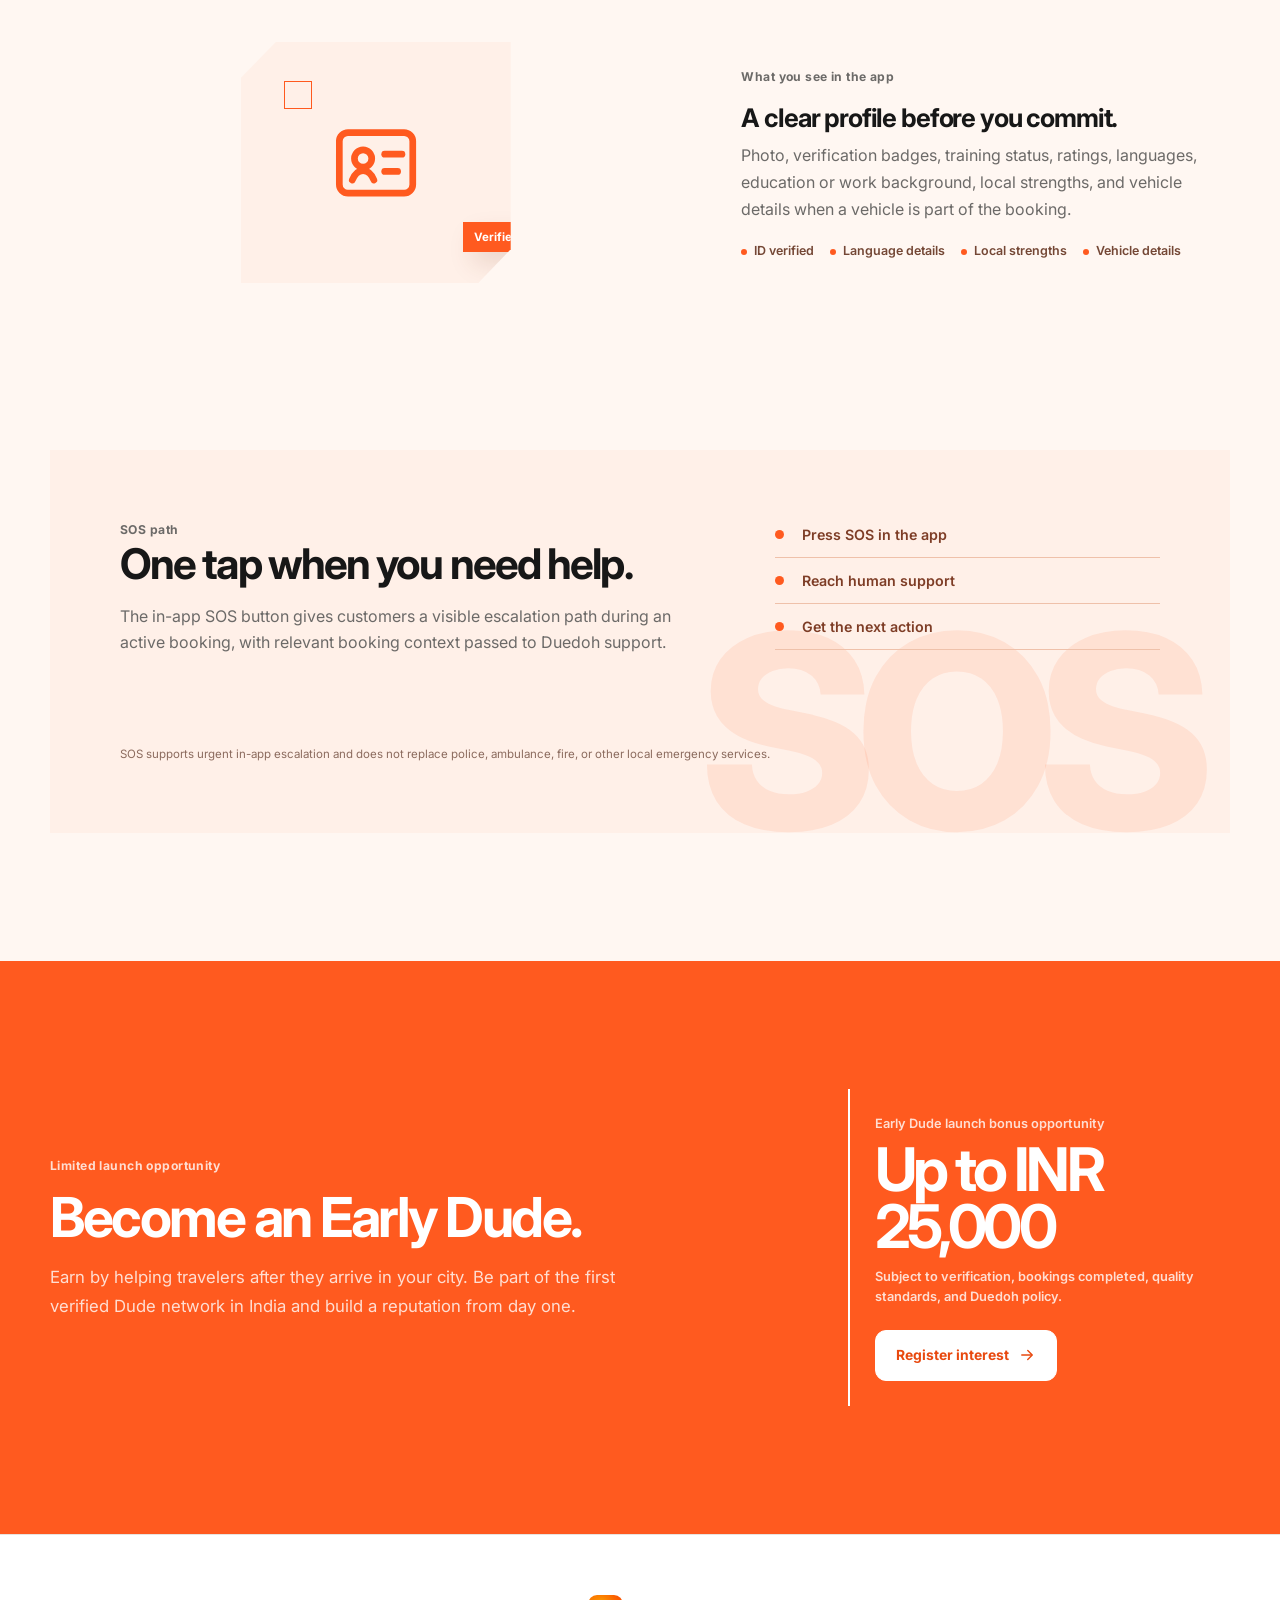
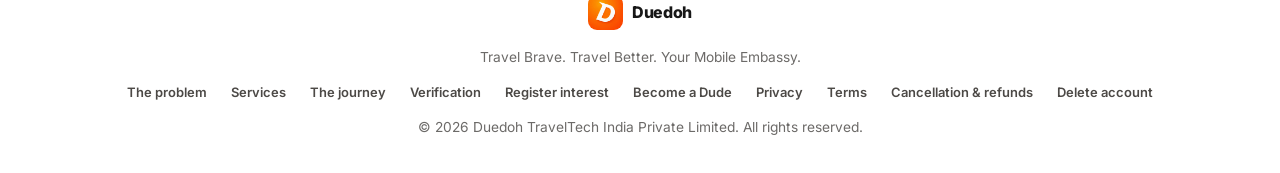
==== commit 69072812: "Add website legal and account deletion pages" ====
--- a/index.html
+++ b/index.html
@@ -486,6 +486,10 @@
         <a href="#verify">Verification</a>
         <a href="https://duedoh.info/" target="_blank" rel="noopener">Register interest</a>
         <a href="https://duedoh.info/" target="_blank" rel="noopener">Become a Dude</a>
+        <a href="privacy.html">Privacy</a>
+        <a href="terms.html">Terms</a>
+        <a href="cancellation-refund.html">Cancellation & refunds</a>
+        <a href="delete-account.html">Delete account</a>
       </nav>
       <small>&copy; 2026 Duedoh TravelTech India Private Limited. All rights reserved.</small>
     </footer>
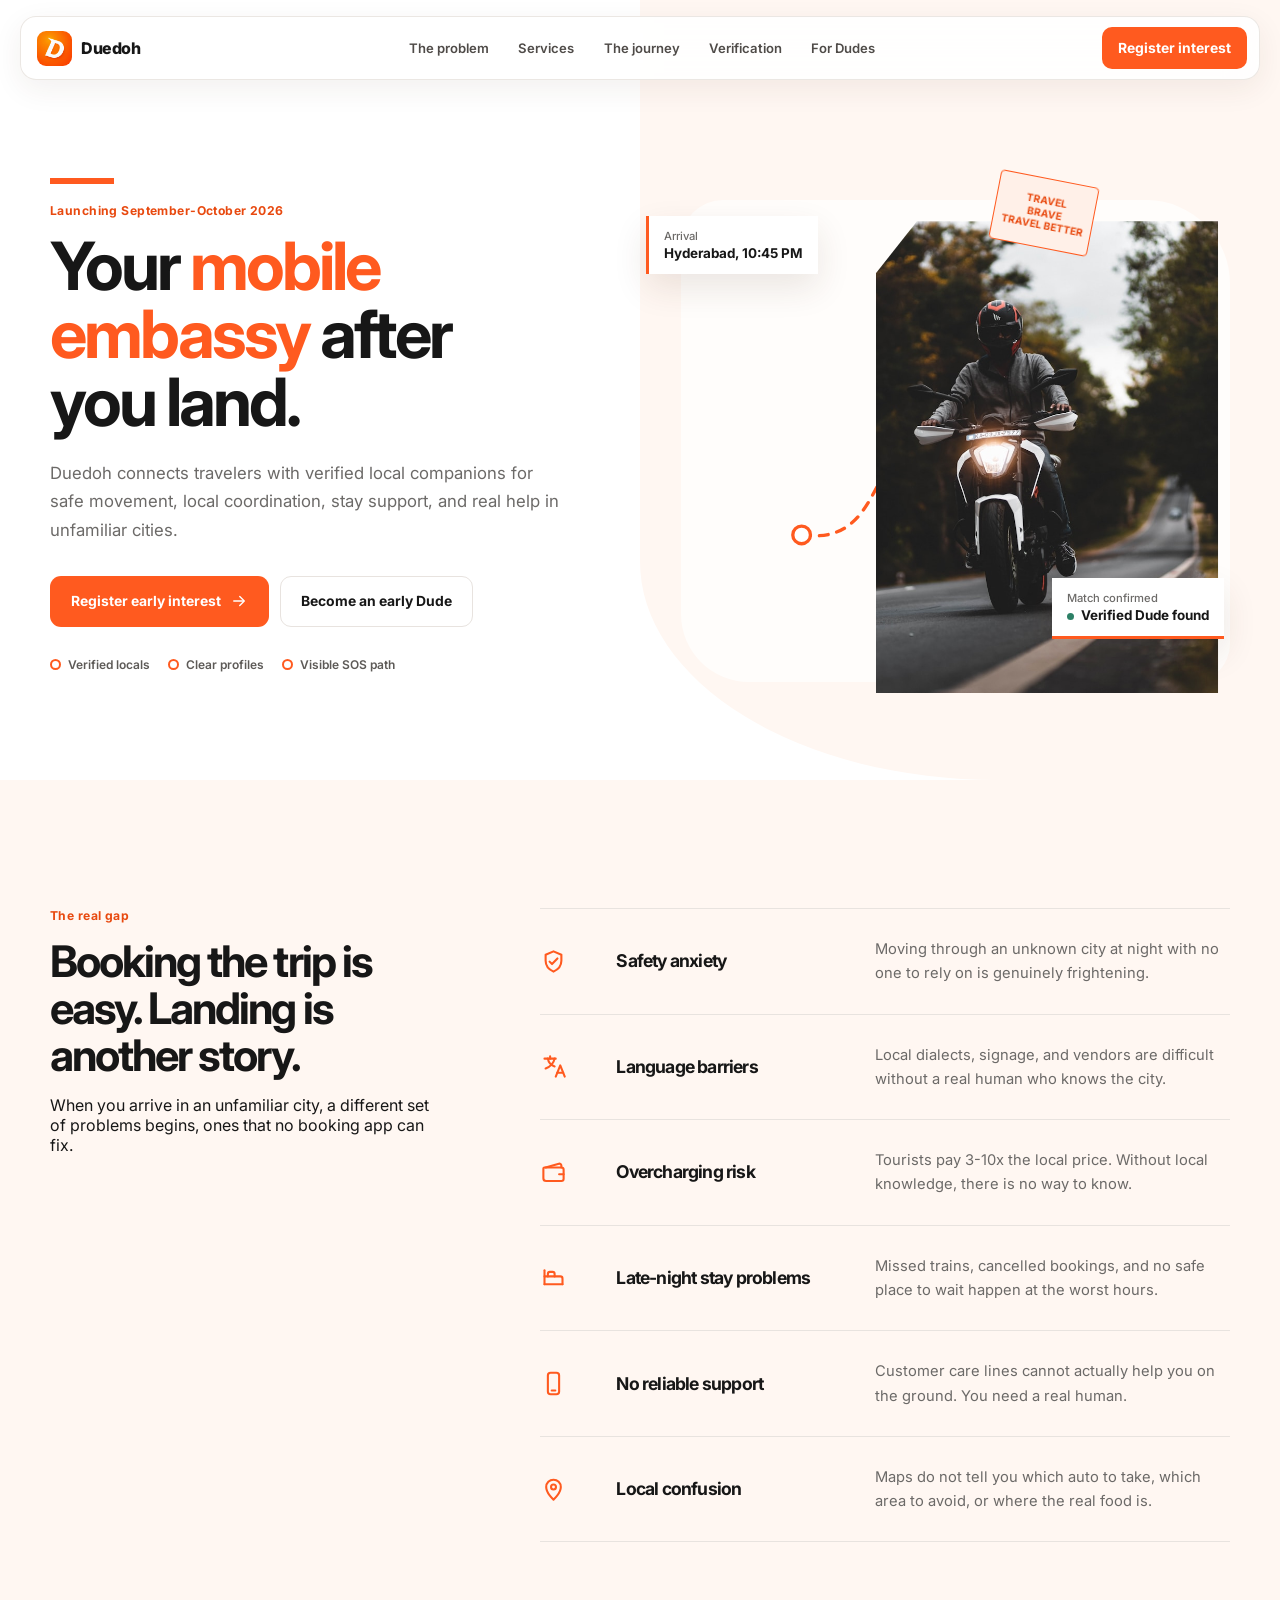
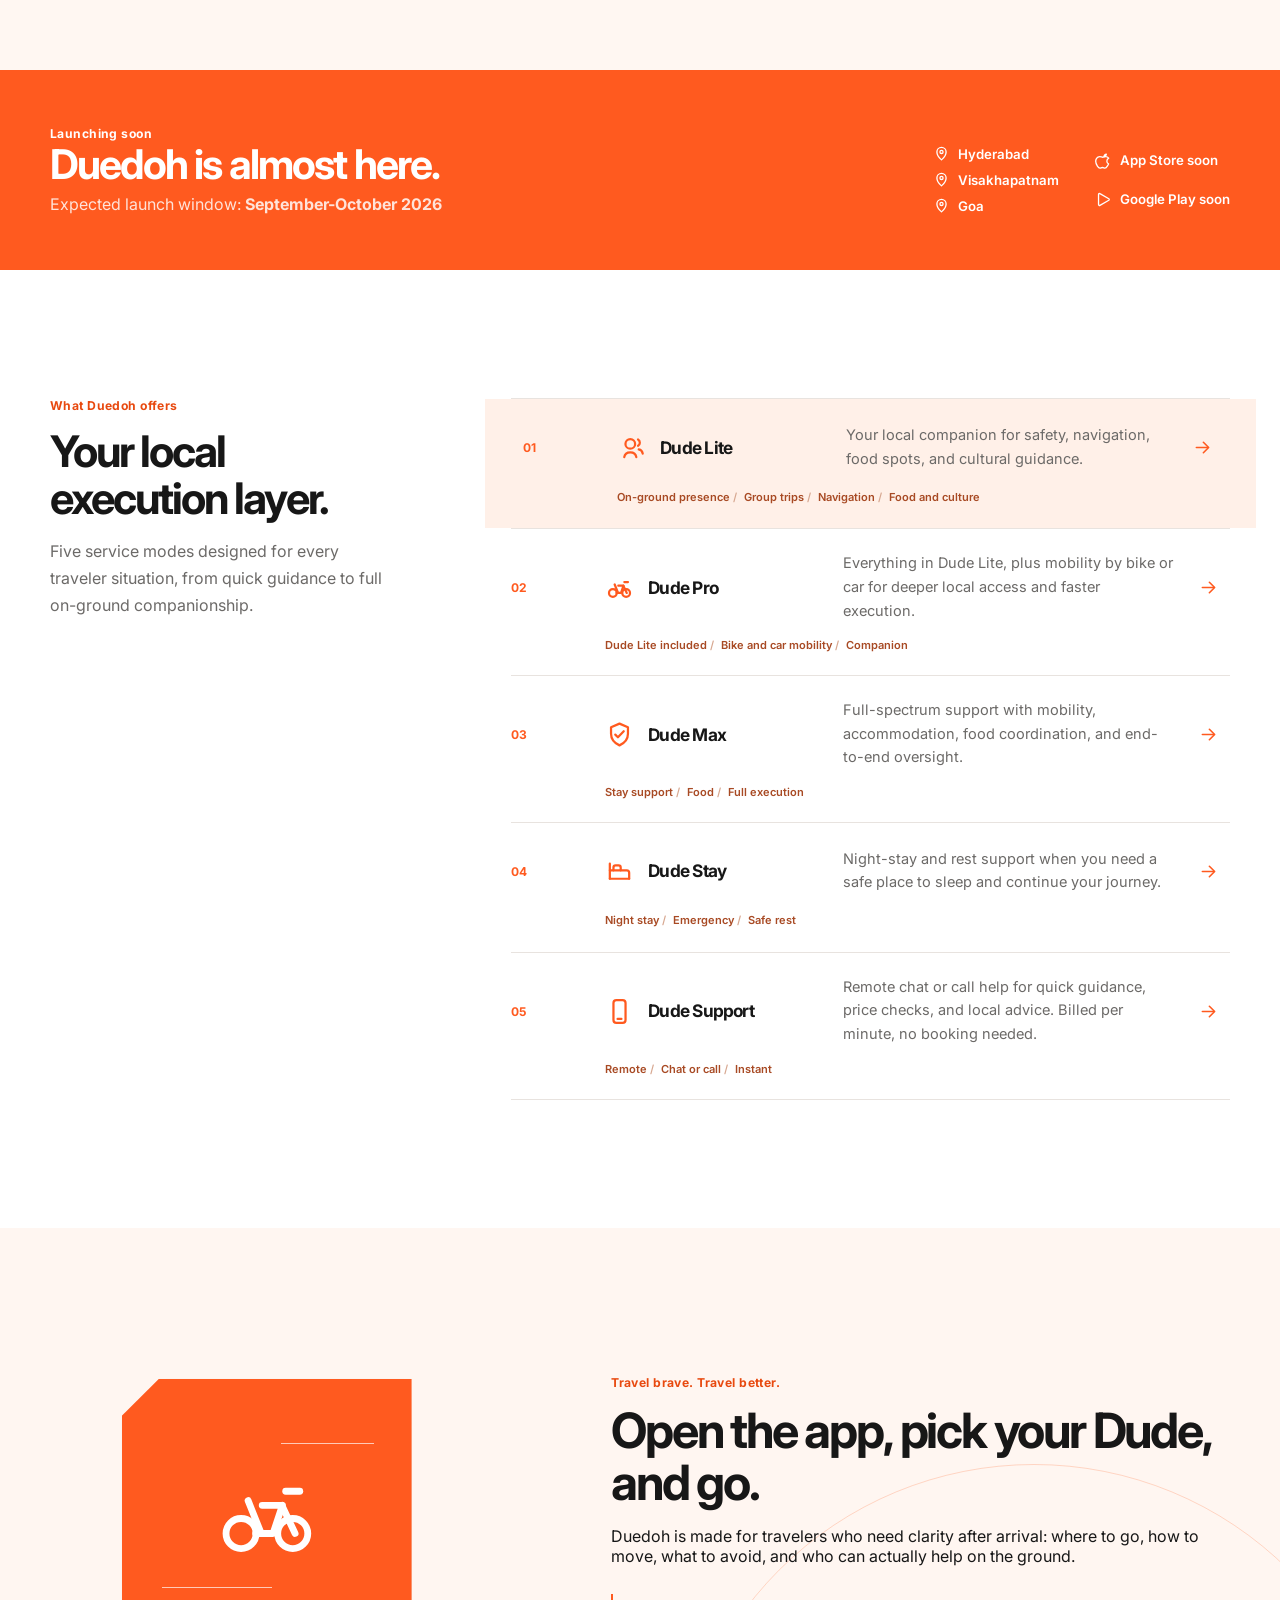
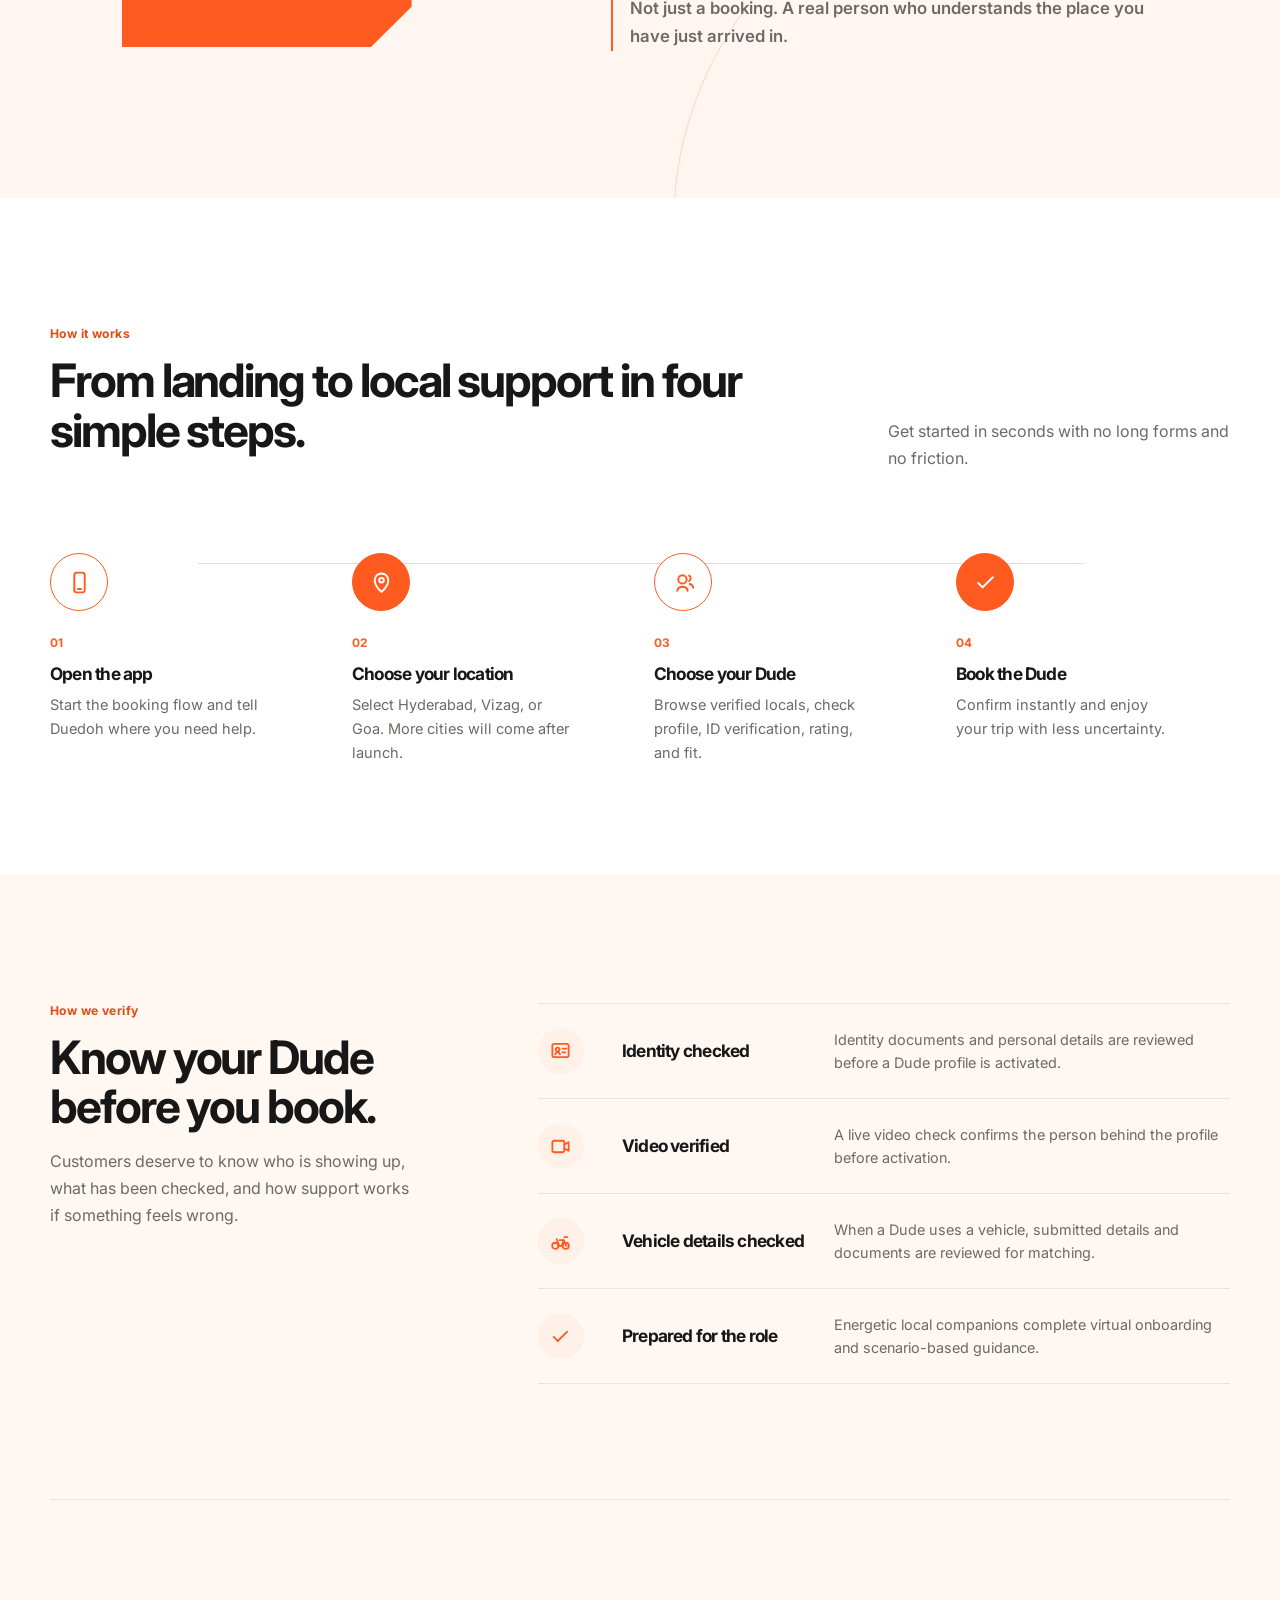
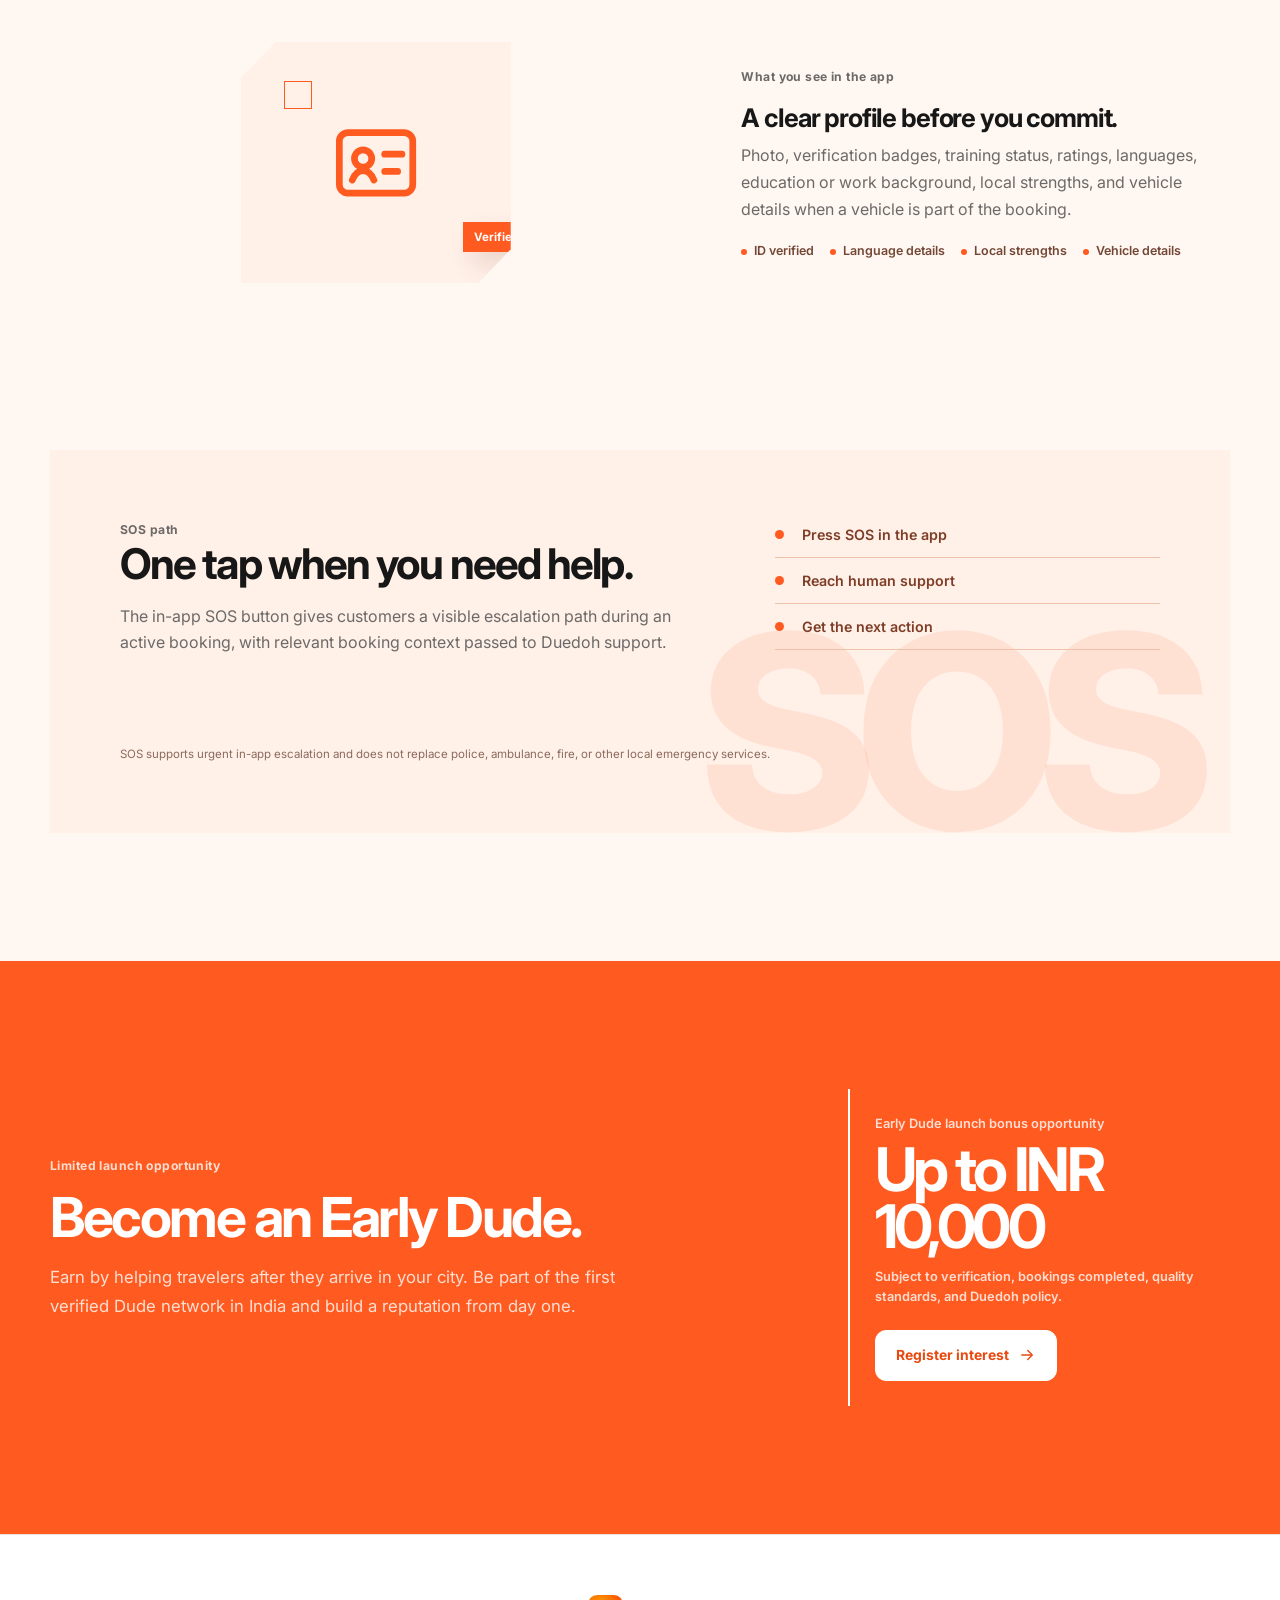
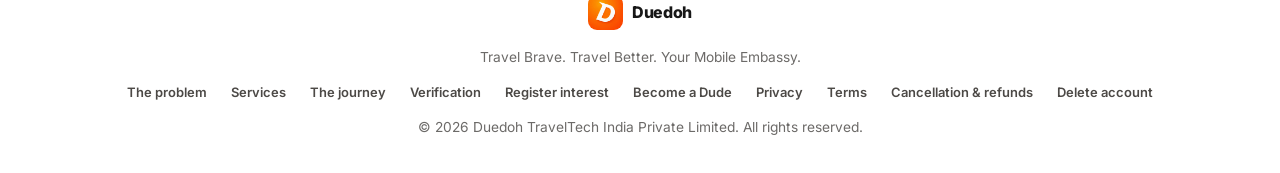
==== commit c9687373: "Update launch bonus to INR 10,000" ====
--- a/index.html
+++ b/index.html
@@ -462,7 +462,7 @@
           </div>
           <div class="bonus-box">
             <span>Early Dude launch bonus opportunity</span>
-            <strong>Up to INR 25,000</strong>
+            <strong>Up to INR 10,000</strong>
             <small>Subject to verification, bookings completed, quality standards, and Duedoh policy.</small>
             <a class="button button-light" href="https://duedoh.info/" target="_blank" rel="noopener">
               Register interest
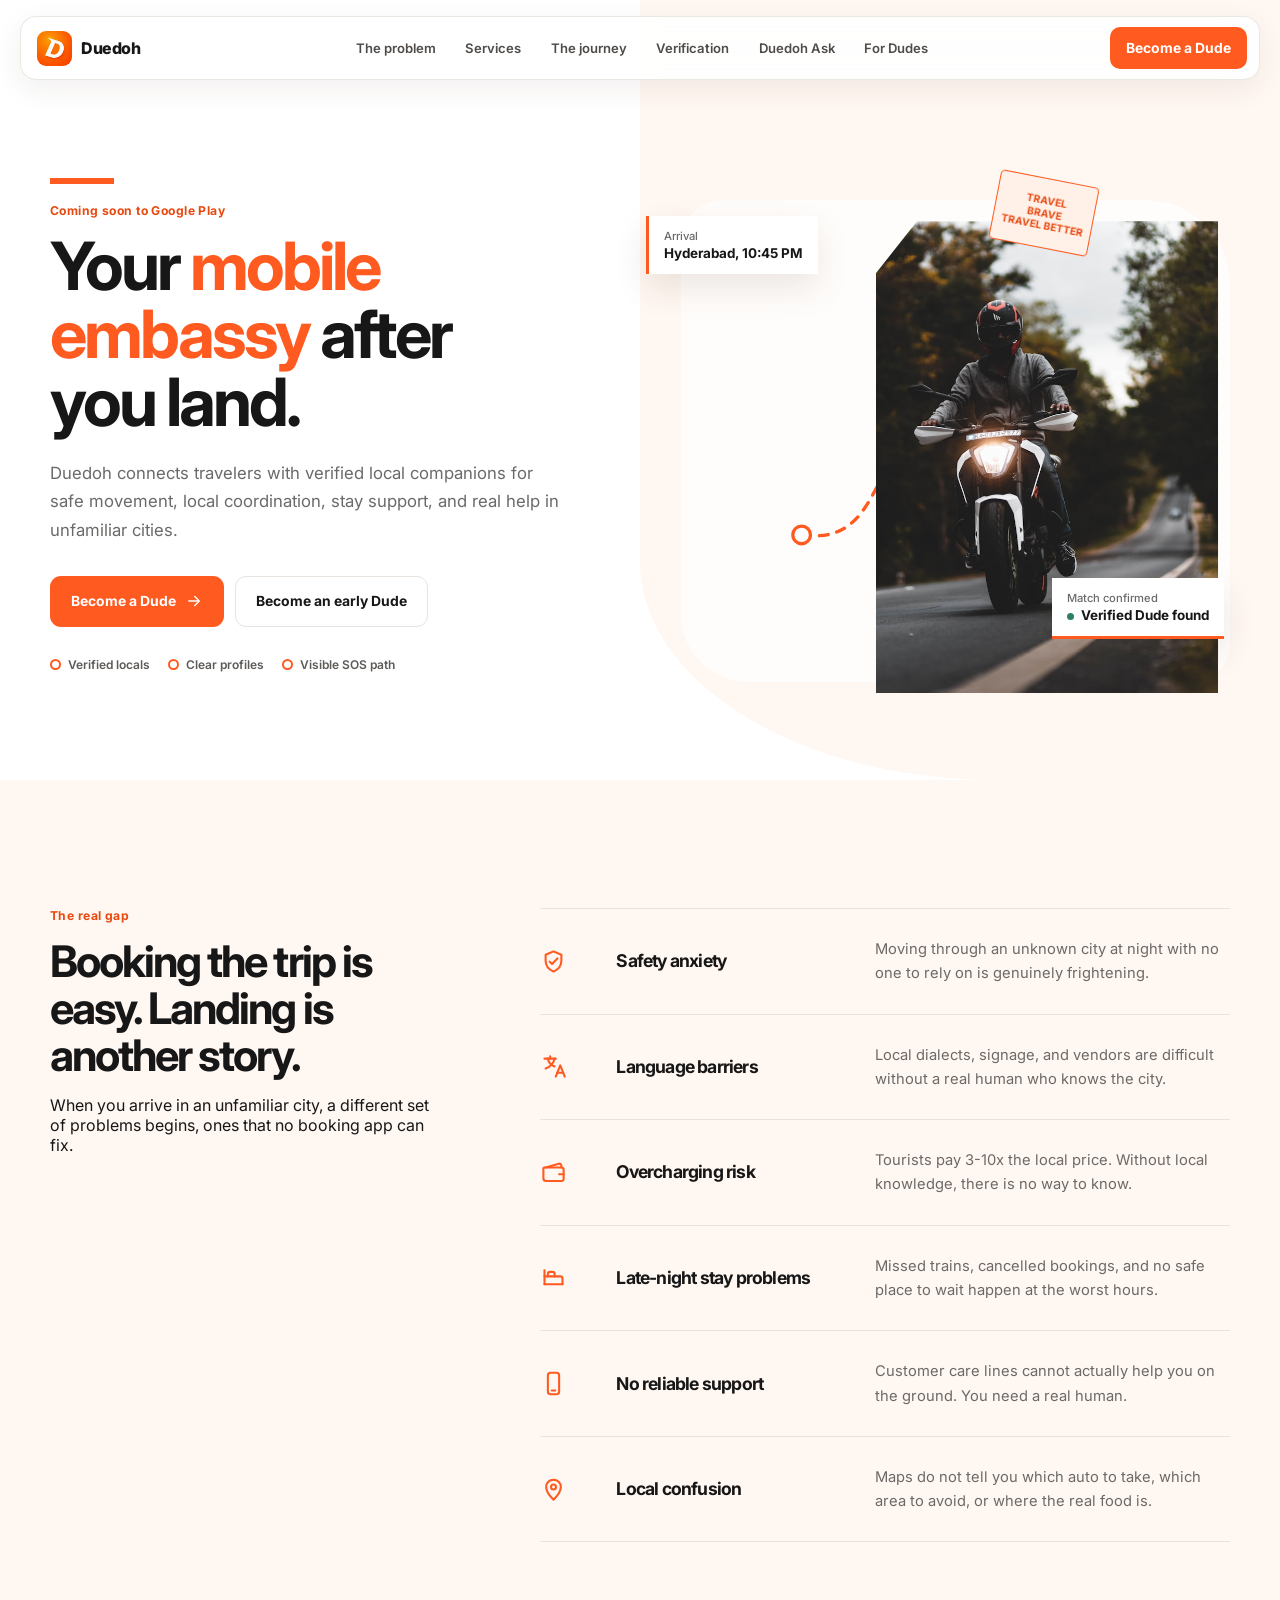
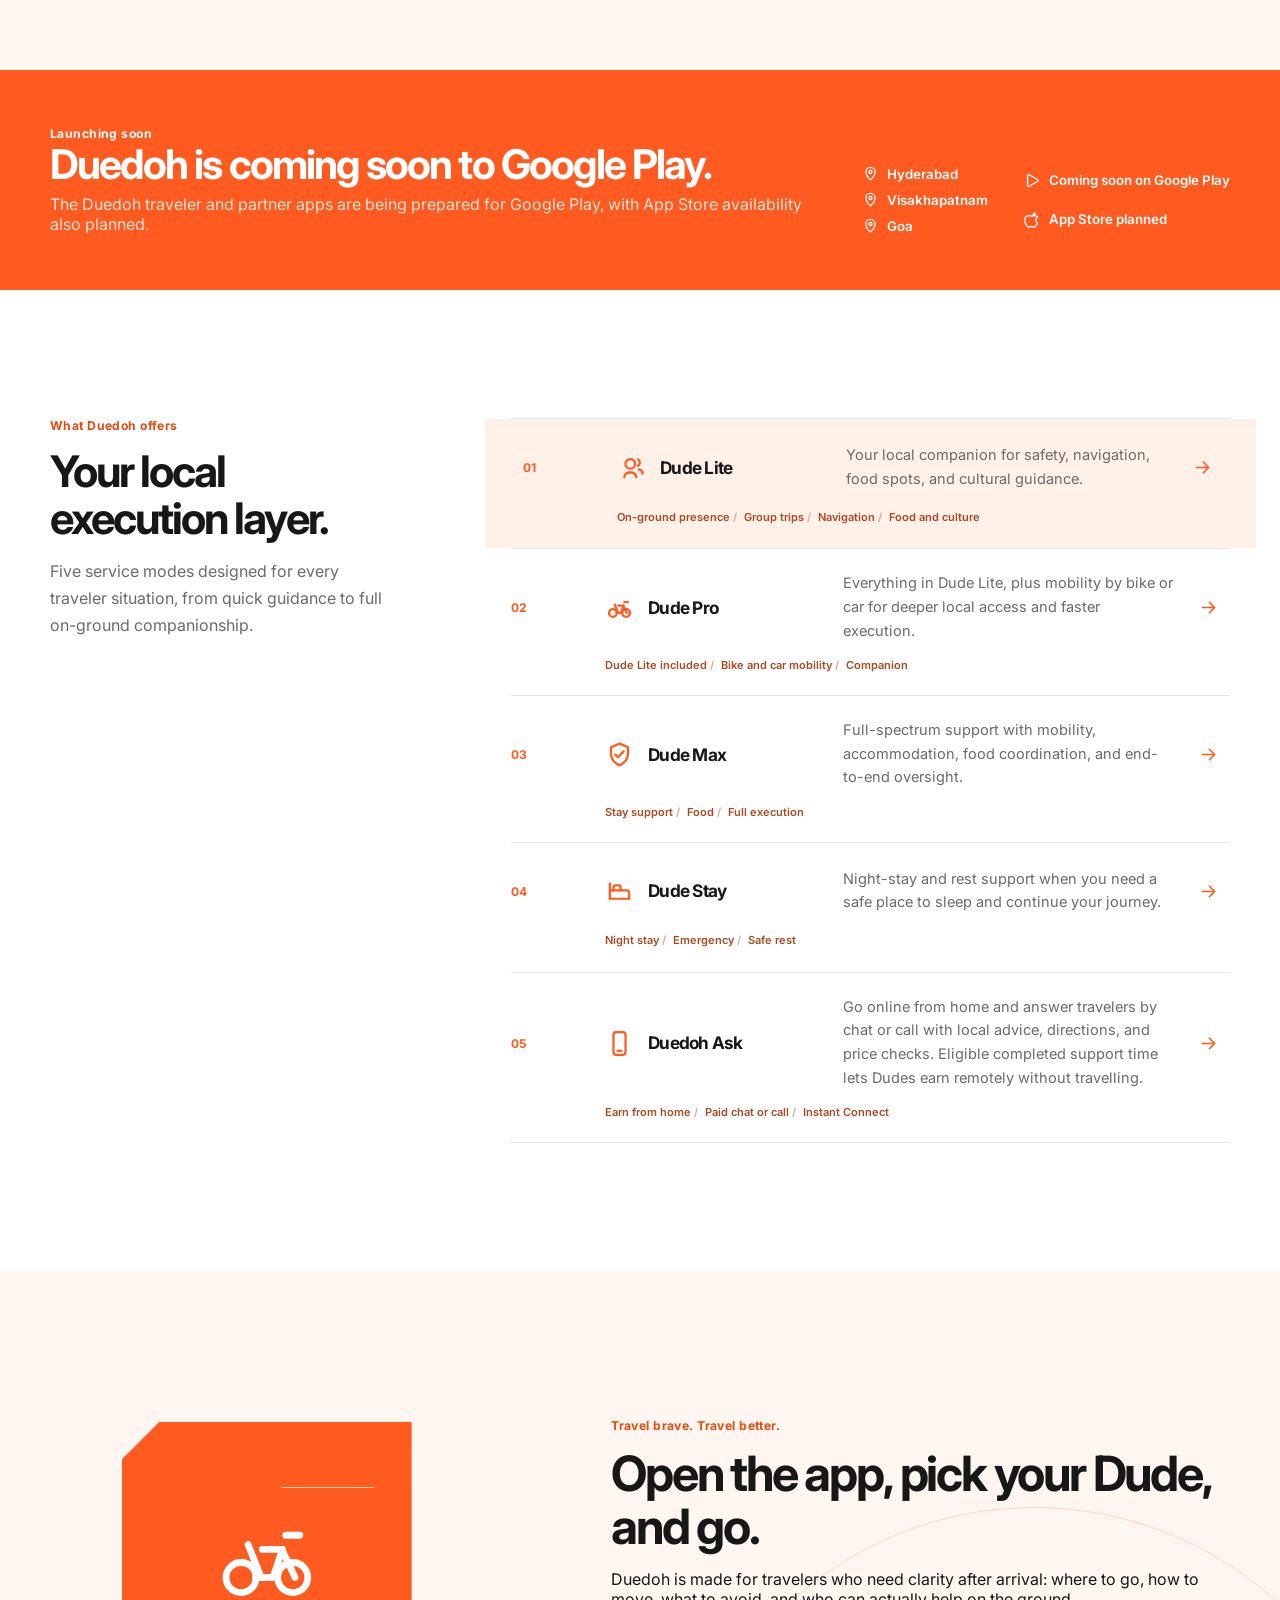
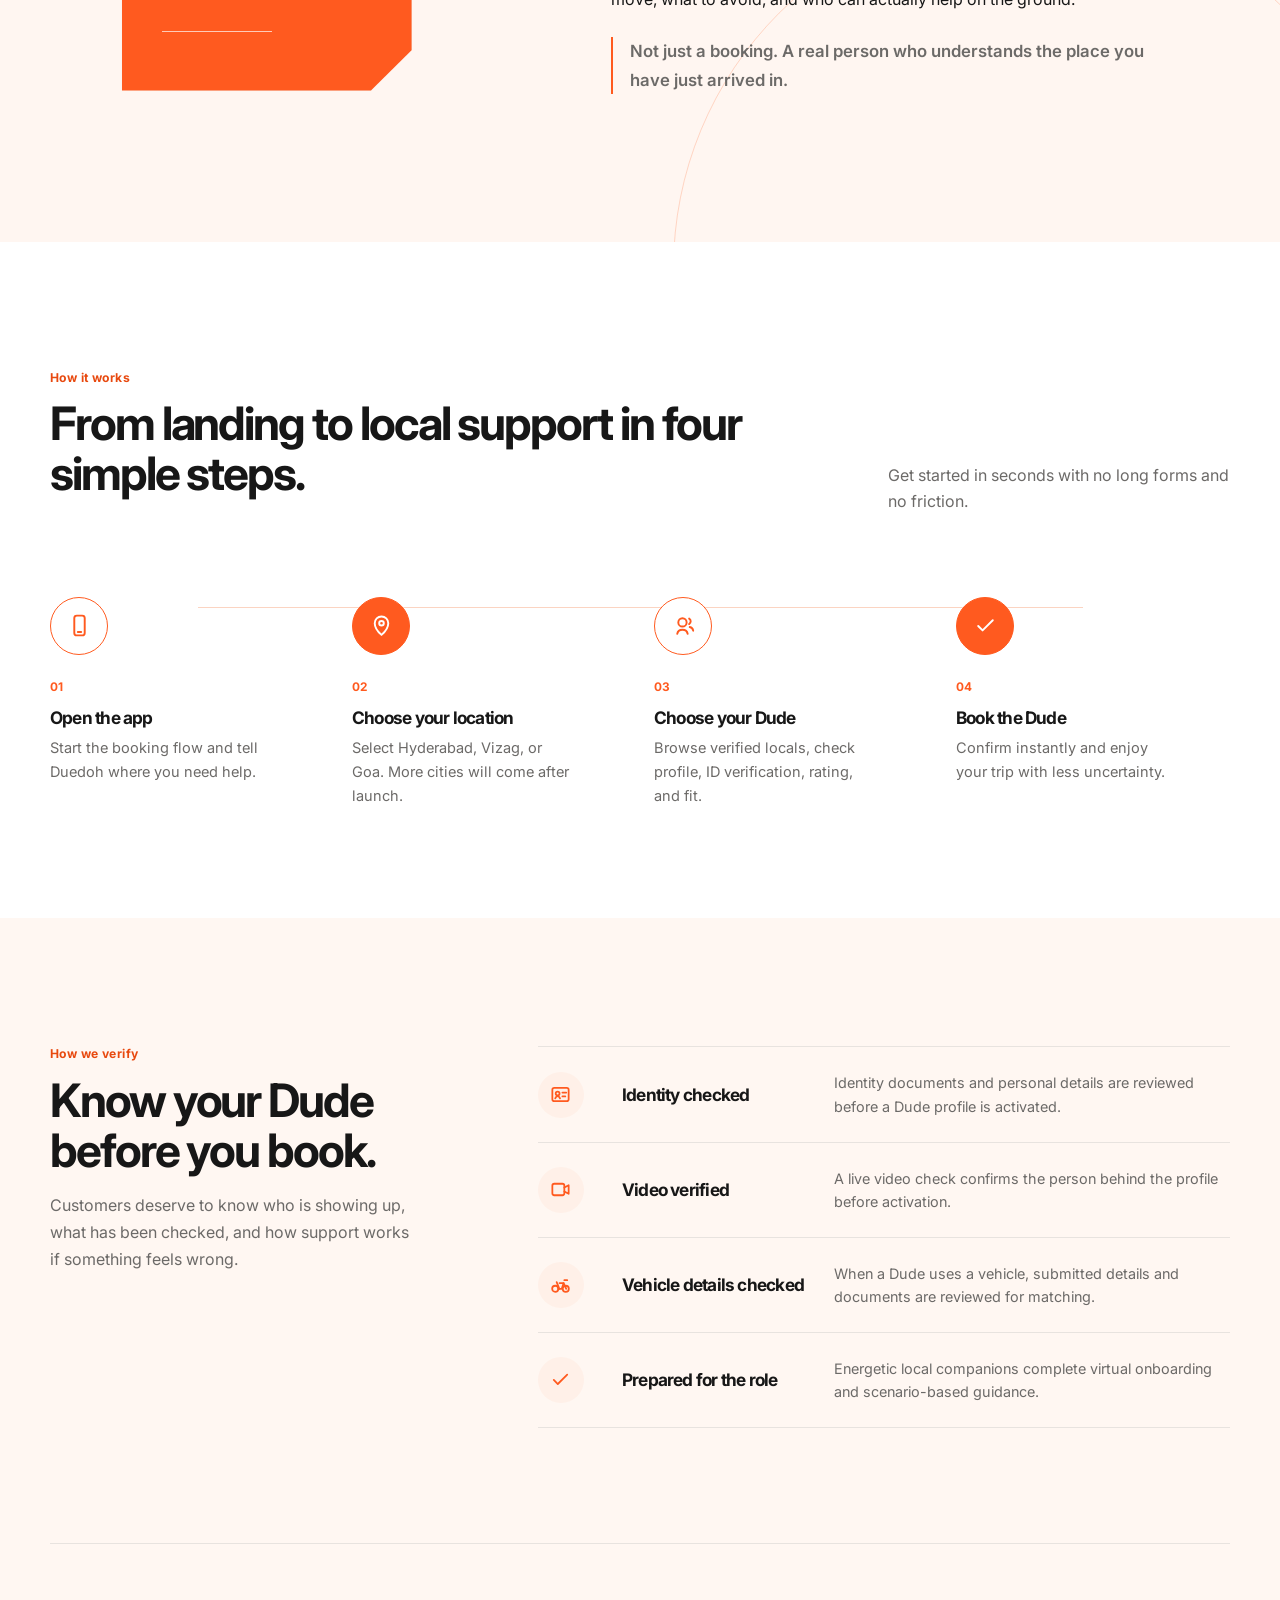
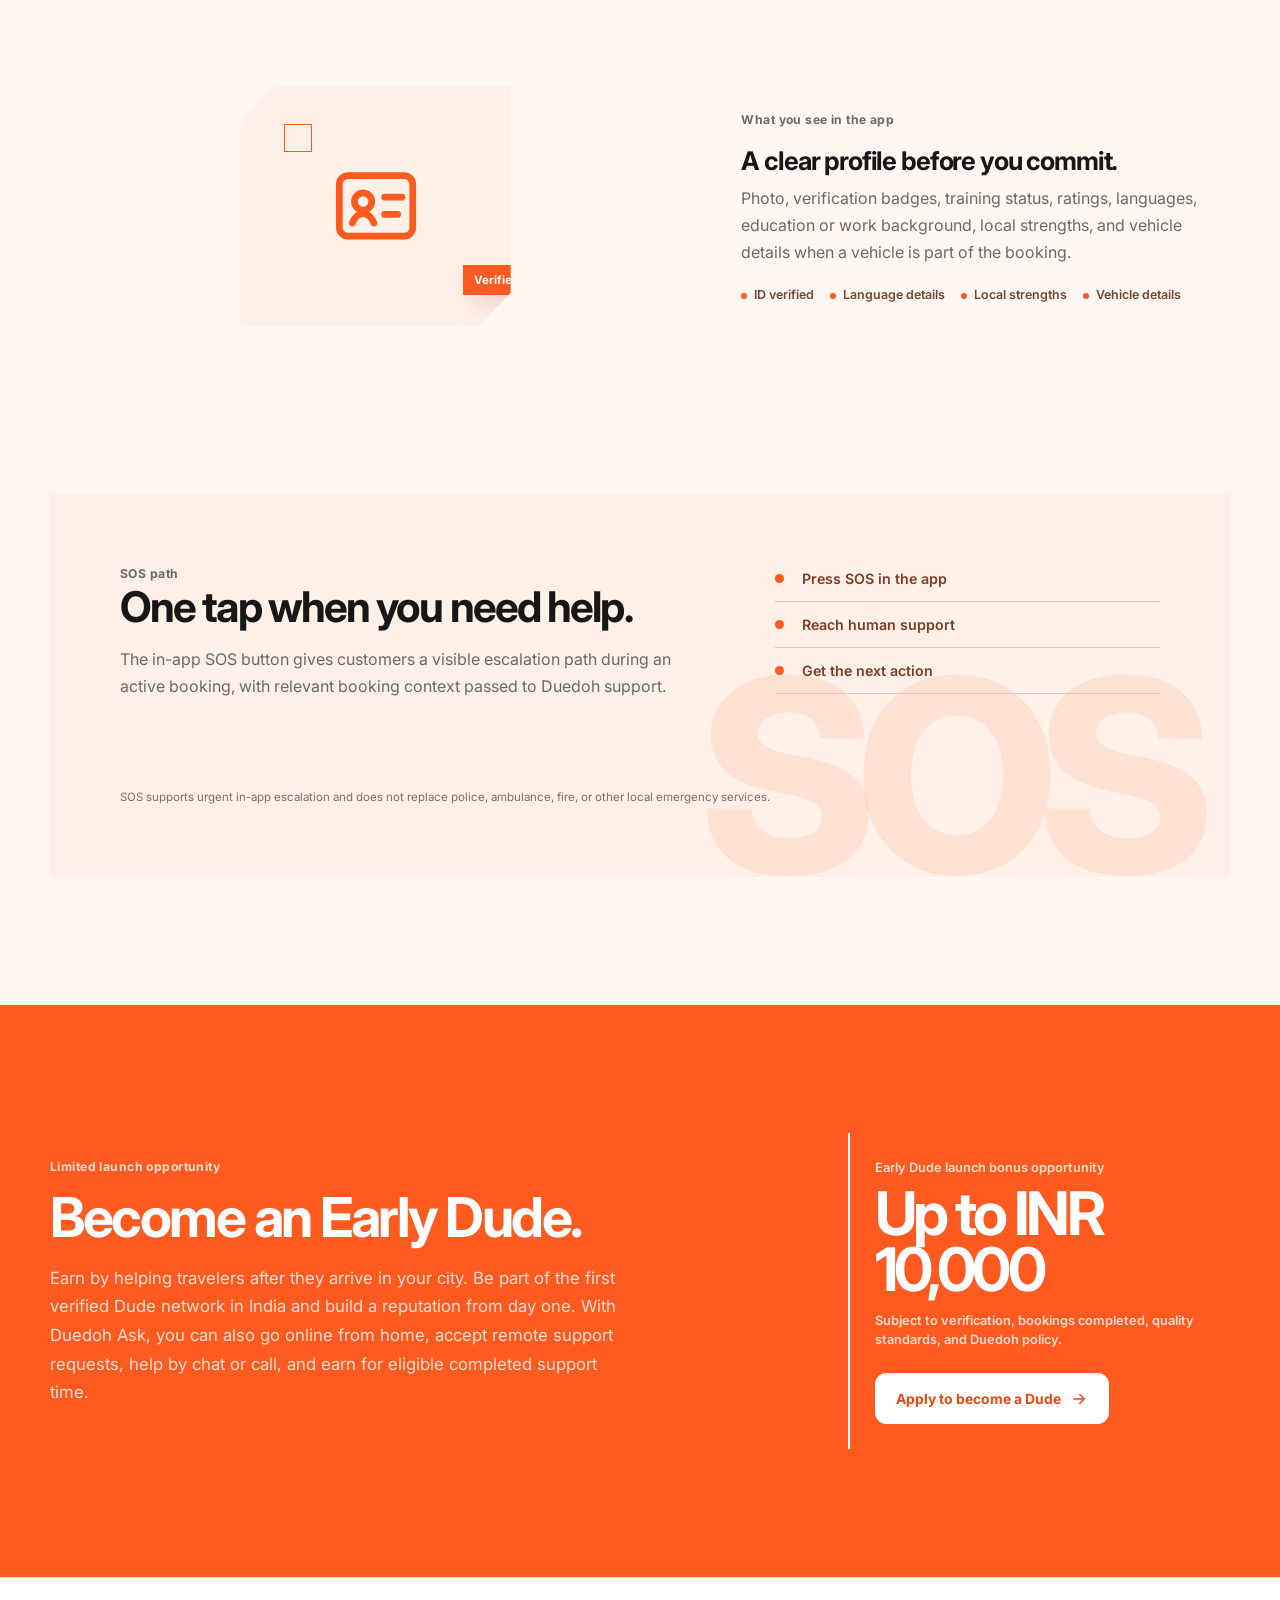
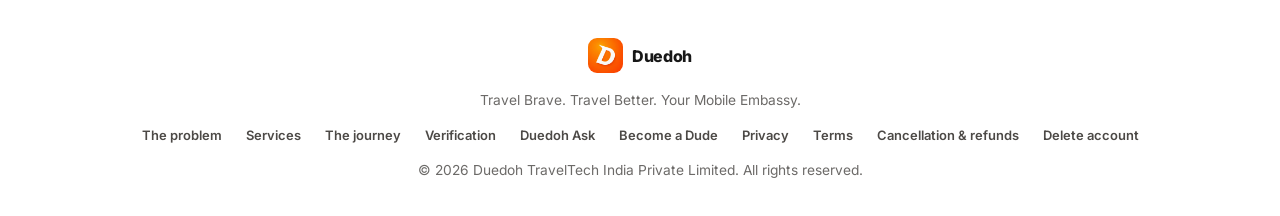
==== commit ebf322ec: "Add Duedoh Ask and direct Dude application links" ====
--- a/index.html
+++ b/index.html
@@ -106,9 +106,10 @@
         <a href="#services">Services</a>
         <a href="#booking">The journey</a>
         <a href="#verify">Verification</a>
+        <a href="#duedoh-ask">Duedoh Ask</a>
         <a href="#early-dude">For Dudes</a>
       </nav>
-      <a class="nav-cta" href="https://duedoh.info/" target="_blank" rel="noopener">Register interest</a>
+      <a class="nav-cta" href="https://www.duedoh.info/apply" target="_blank" rel="noopener">Become a Dude</a>
       <button class="menu-button" type="button" aria-label="Open navigation" aria-expanded="false">
         <svg><use href="#icon-menu"></use></svg>
       </button>
@@ -119,22 +120,23 @@
       <a href="#services">Services</a>
       <a href="#booking">The journey</a>
       <a href="#verify">Verification</a>
+      <a href="#duedoh-ask">Duedoh Ask</a>
       <a href="#early-dude">For Dudes</a>
-      <a href="https://duedoh.info/" target="_blank" rel="noopener">Register interest</a>
+      <a href="https://www.duedoh.info/apply" target="_blank" rel="noopener">Become a Dude</a>
     </nav>
 
     <main>
       <section id="hero" class="hero">
         <div class="hero-copy reveal">
-          <p class="eyebrow">Launching September-October 2026</p>
+          <p class="eyebrow">Coming soon to Google Play</p>
           <h1>Your <em>mobile embassy</em> after you land.</h1>
           <p class="hero-text">
             Duedoh connects travelers with verified local companions for safe movement,
             local coordination, stay support, and real help in unfamiliar cities.
           </p>
           <div class="hero-actions">
-            <a class="button button-primary" href="https://duedoh.info/" target="_blank" rel="noopener">
-              Register early interest
+            <a class="button button-primary" href="https://www.duedoh.info/apply" target="_blank" rel="noopener">
+              Become a Dude
               <svg><use href="#icon-arrow"></use></svg>
             </a>
             <a class="button button-secondary" href="#early-dude">Become an early Dude</a>
@@ -220,8 +222,8 @@
         <div class="container launch-layout reveal">
           <div>
             <p class="kicker">Launching soon</p>
-            <h2>Duedoh is almost here.</h2>
-            <p>Expected launch window: <strong>September-October 2026</strong></p>
+            <h2>Duedoh is coming soon to Google Play.</h2>
+            <p>The Duedoh traveler and partner apps are being prepared for Google Play, with App Store availability also planned.</p>
           </div>
           <div class="launch-meta">
             <div class="city-list" aria-label="Initial launch cities">
@@ -230,8 +232,8 @@
               <span><svg><use href="#icon-location"></use></svg>Goa</span>
             </div>
             <div class="store-list">
-              <span><svg><use href="#icon-apple"></use></svg>App Store soon</span>
-              <span><svg><use href="#icon-play"></use></svg>Google Play soon</span>
+              <span><svg><use href="#icon-play"></use></svg>Coming soon on Google Play</span>
+              <span><svg><use href="#icon-apple"></use></svg>App Store planned</span>
             </div>
           </div>
         </div>
@@ -288,15 +290,15 @@
               <svg><use href="#icon-arrow"></use></svg>
               <div class="service-tags"><span>Night stay</span><span>Emergency</span><span>Safe rest</span></div>
             </article>
-            <article class="service-item reveal">
+            <article id="duedoh-ask" class="service-item reveal">
               <span class="service-number">05</span>
               <div class="service-title">
                 <svg><use href="#icon-phone"></use></svg>
-                <h3>Dude Support</h3>
-              </div>
-              <p>Remote chat or call help for quick guidance, price checks, and local advice. Billed per minute, no booking needed.</p>
-              <svg><use href="#icon-arrow"></use></svg>
-              <div class="service-tags"><span>Remote</span><span>Chat or call</span><span>Instant</span></div>
+                <h3>Duedoh Ask</h3>
+              </div>
+              <p>Go online from home and answer travelers by chat or call with local advice, directions, and price checks. Eligible completed support time lets Dudes earn remotely without travelling.</p>
+              <svg><use href="#icon-arrow"></use></svg>
+              <div class="service-tags"><span>Earn from home</span><span>Paid chat or call</span><span>Instant Connect</span></div>
             </article>
           </div>
         </div>
@@ -457,15 +459,17 @@
             <h2>Become an Early Dude.</h2>
             <p>
               Earn by helping travelers after they arrive in your city. Be part of the first
-              verified Dude network in India and build a reputation from day one.
+              verified Dude network in India and build a reputation from day one. With Duedoh
+              Ask, you can also go online from home, accept remote support requests, help by chat
+              or call, and earn for eligible completed support time.
             </p>
           </div>
           <div class="bonus-box">
             <span>Early Dude launch bonus opportunity</span>
             <strong>Up to INR 10,000</strong>
             <small>Subject to verification, bookings completed, quality standards, and Duedoh policy.</small>
-            <a class="button button-light" href="https://duedoh.info/" target="_blank" rel="noopener">
-              Register interest
+            <a class="button button-light" href="https://www.duedoh.info/apply" target="_blank" rel="noopener">
+              Apply to become a Dude
               <svg><use href="#icon-arrow"></use></svg>
             </a>
           </div>
@@ -484,8 +488,8 @@
         <a href="#services">Services</a>
         <a href="#booking">The journey</a>
         <a href="#verify">Verification</a>
-        <a href="https://duedoh.info/" target="_blank" rel="noopener">Register interest</a>
-        <a href="https://duedoh.info/" target="_blank" rel="noopener">Become a Dude</a>
+        <a href="#duedoh-ask">Duedoh Ask</a>
+        <a href="https://www.duedoh.info/apply" target="_blank" rel="noopener">Become a Dude</a>
         <a href="privacy.html">Privacy</a>
         <a href="terms.html">Terms</a>
         <a href="cancellation-refund.html">Cancellation & refunds</a>
--- a/styles.css
+++ b/styles.css
@@ -210,4 +210,5 @@
   .hero-media { overflow: hidden; }
   .hero-illustration { right: 3%; bottom: 0; width: 70%; height: 82%; }
   .journey-rail { grid-template-columns: 1fr; }
+  .store-list { grid-template-columns: 1fr; }
 }
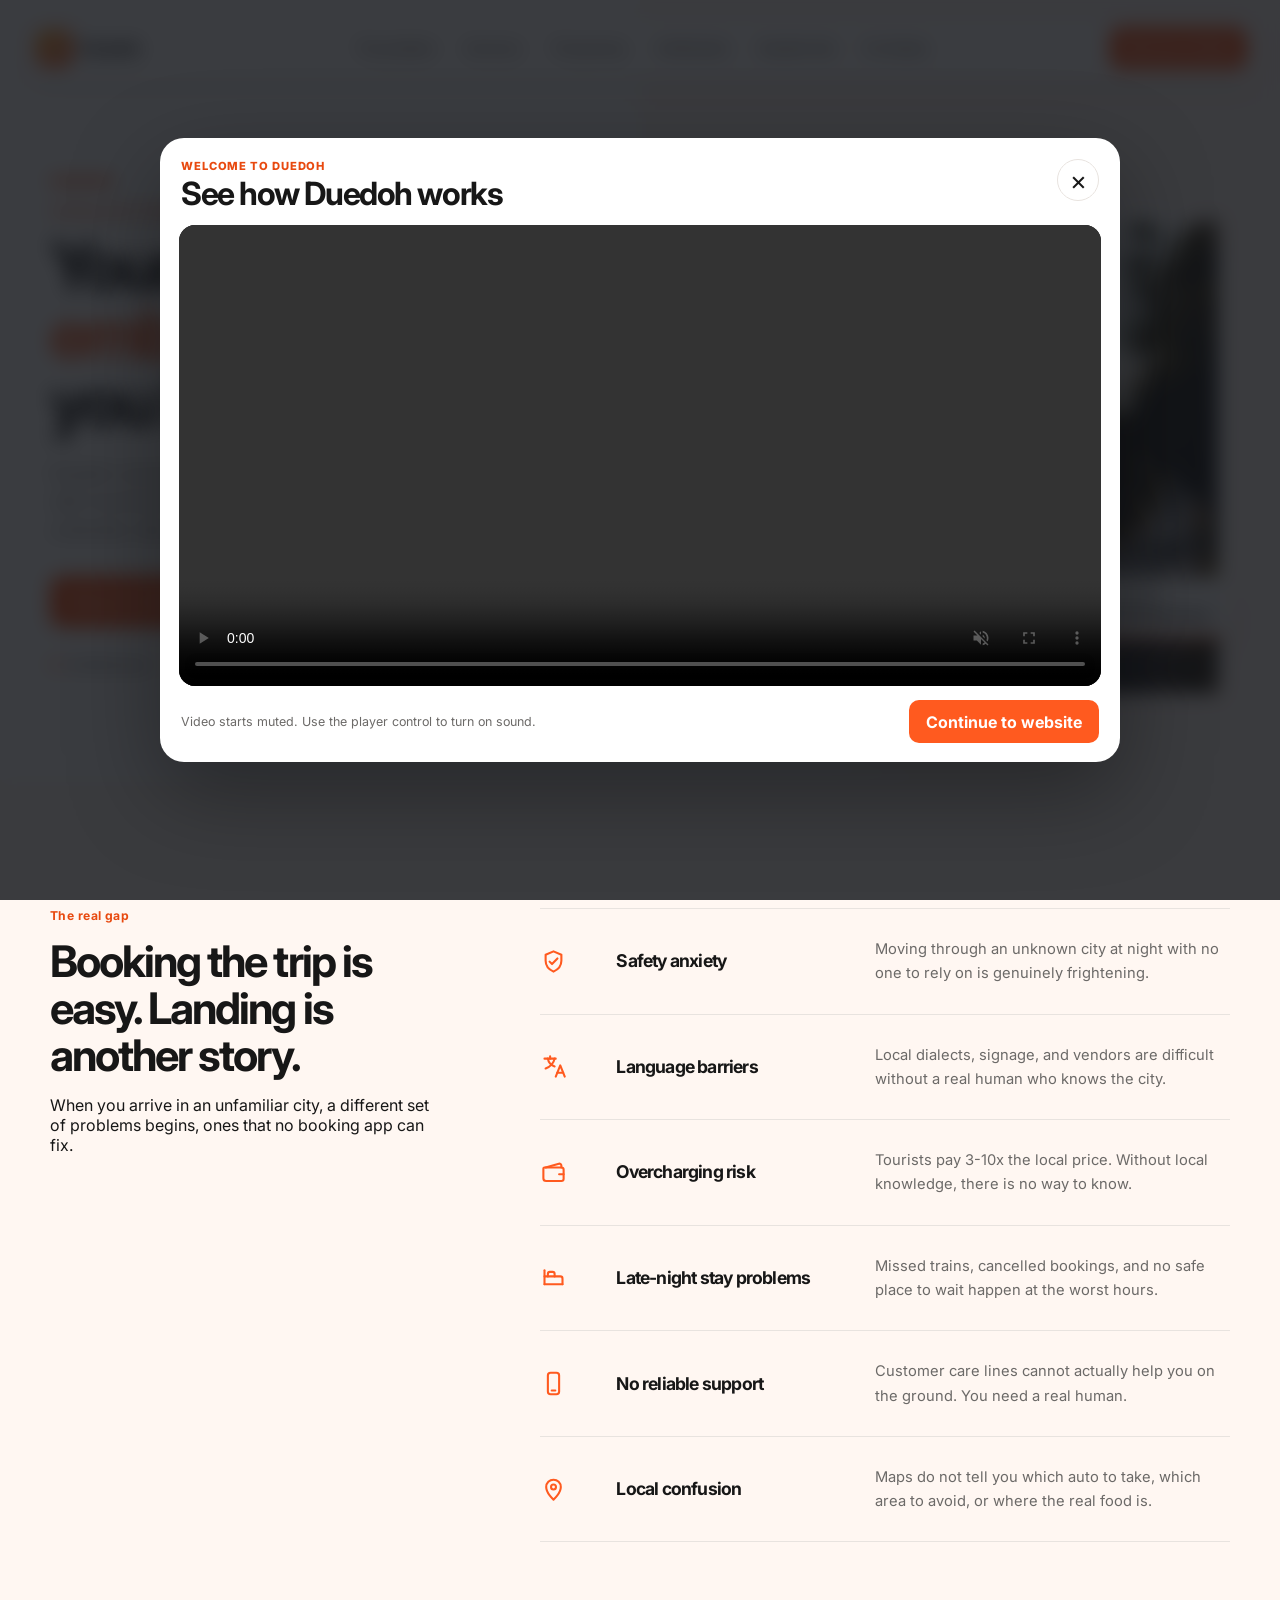
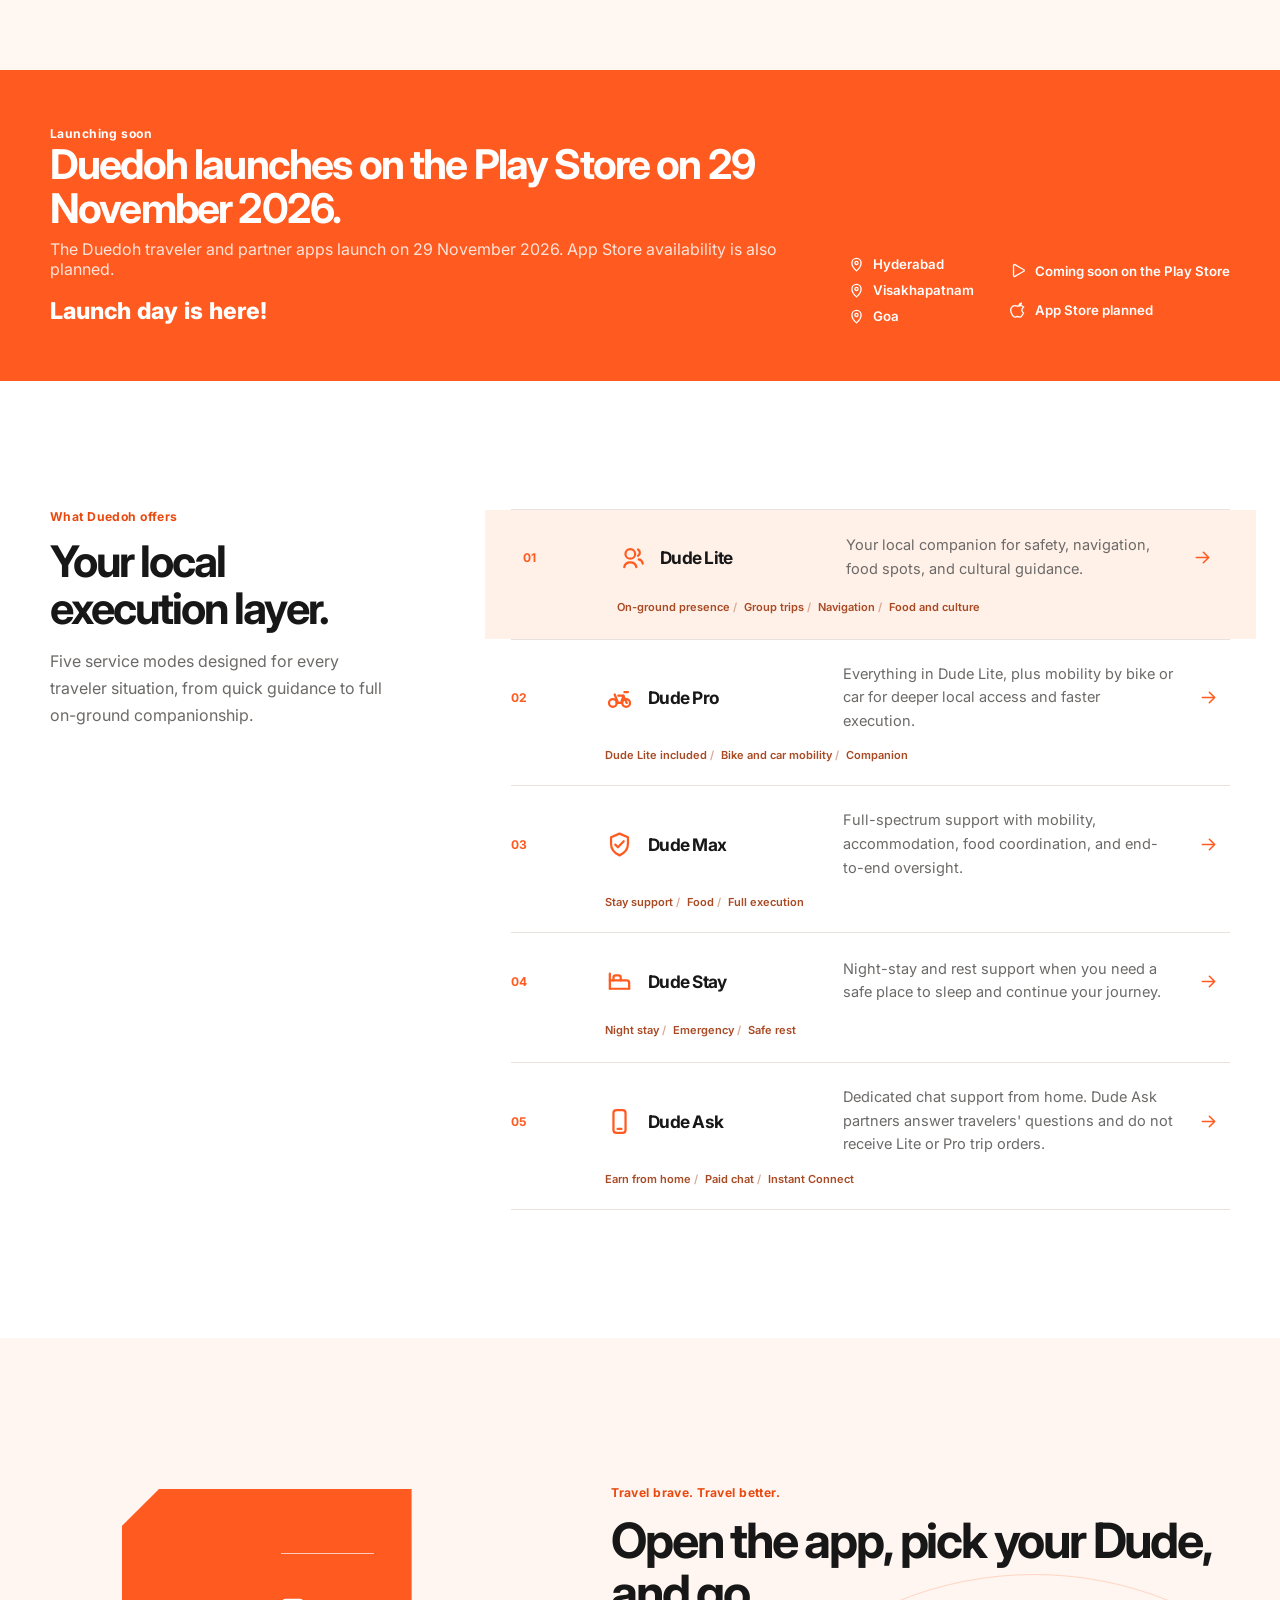
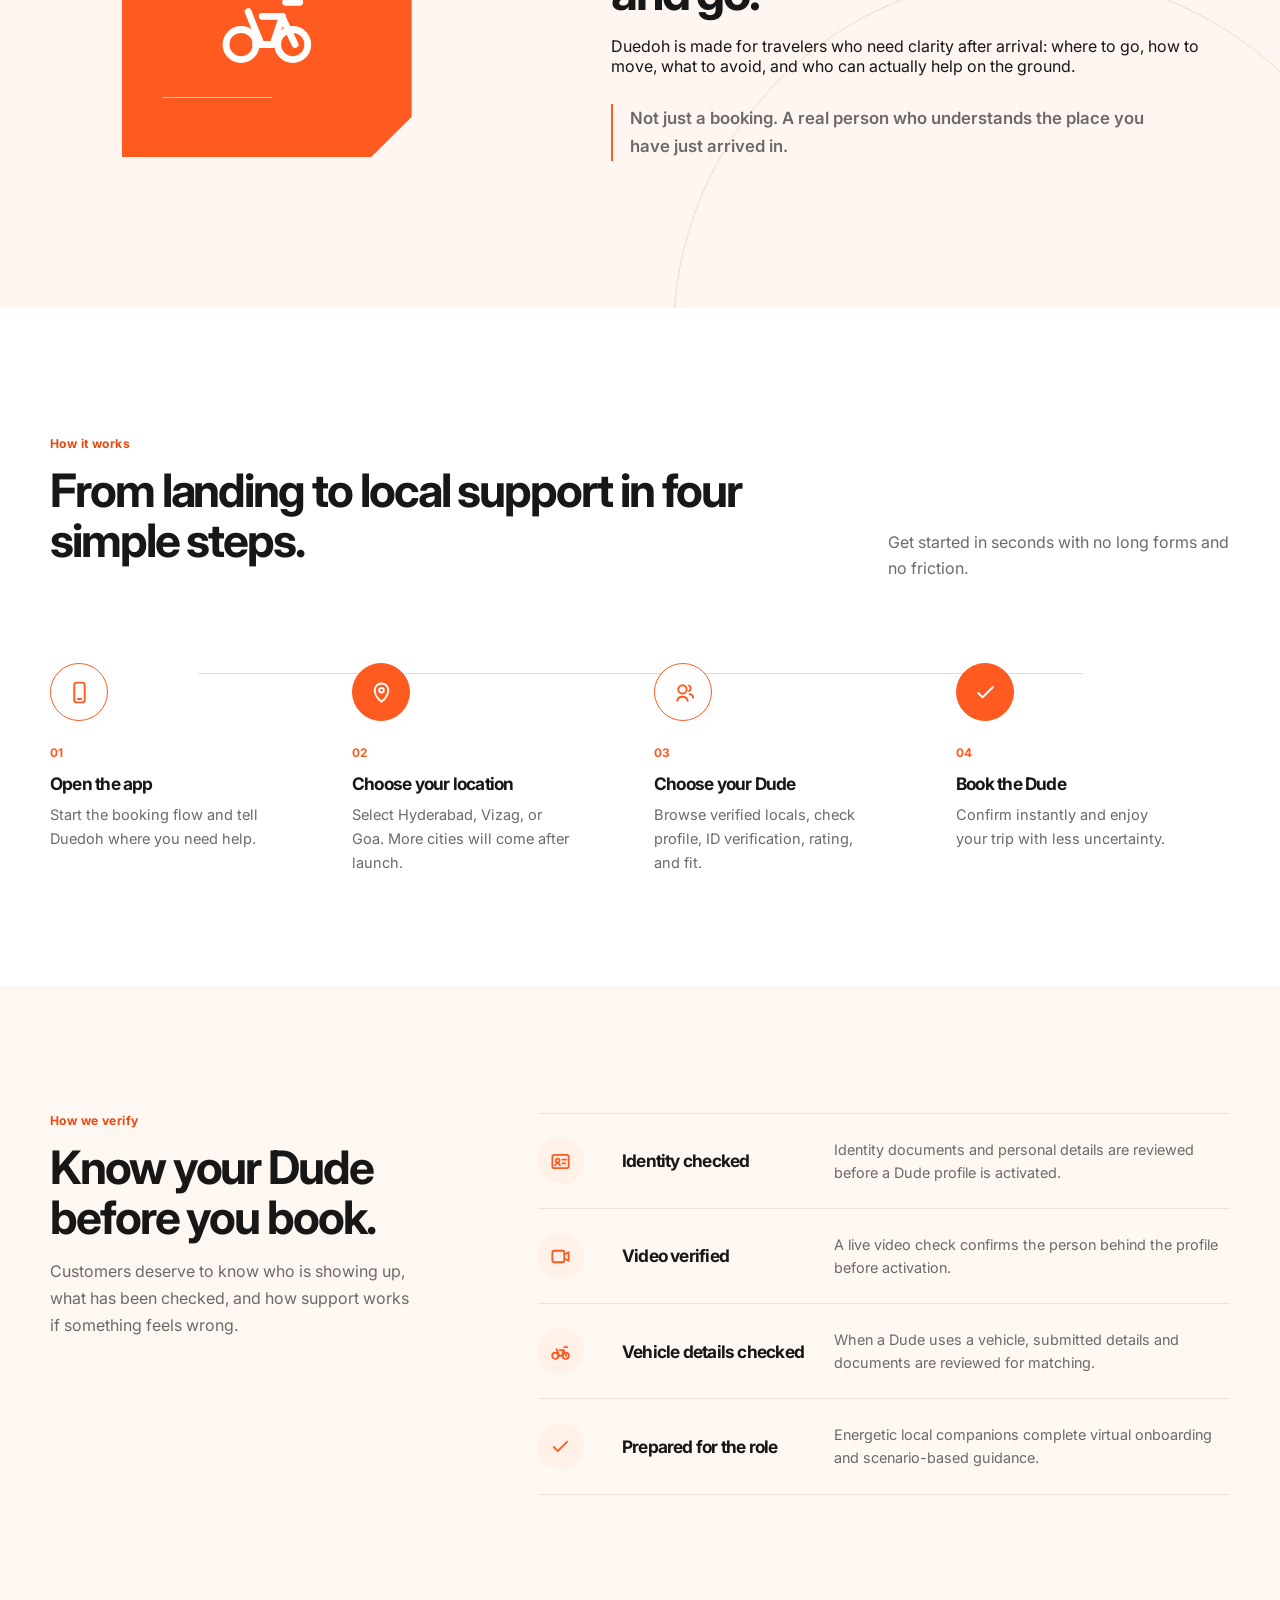
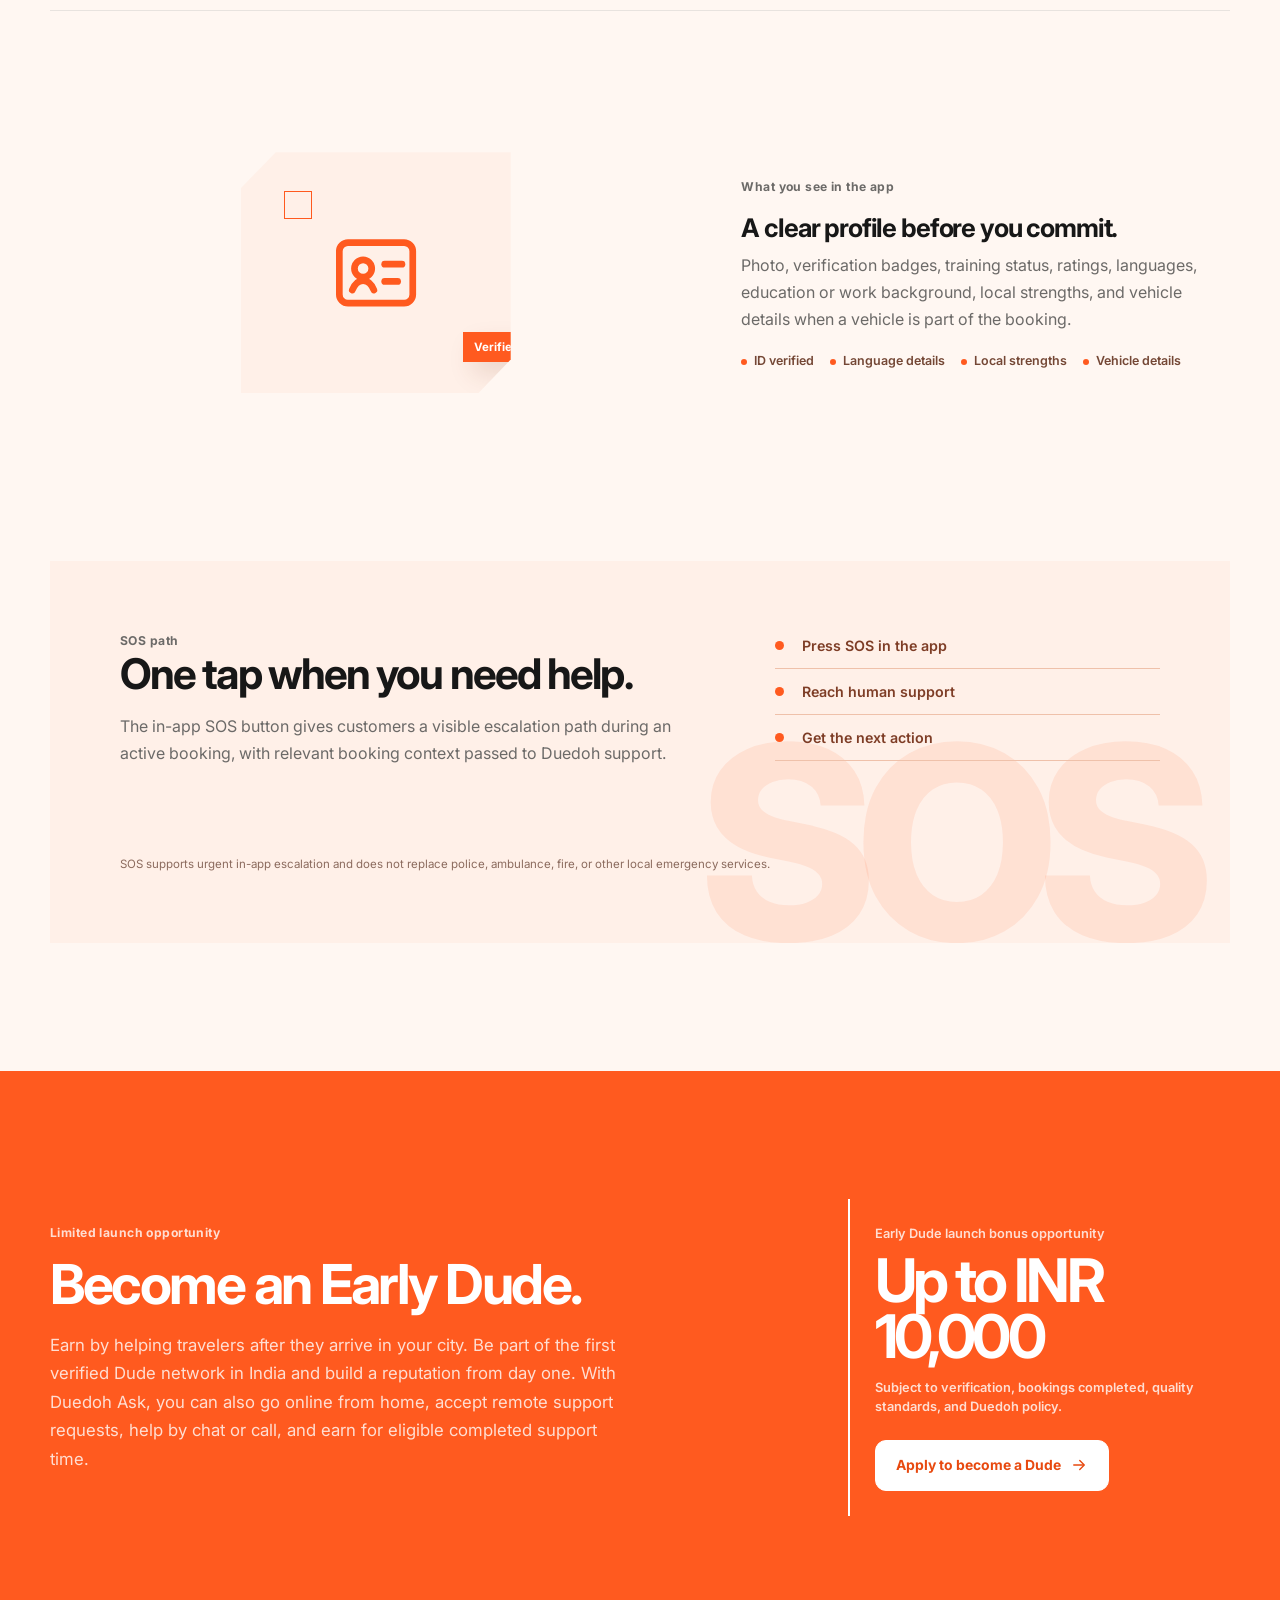
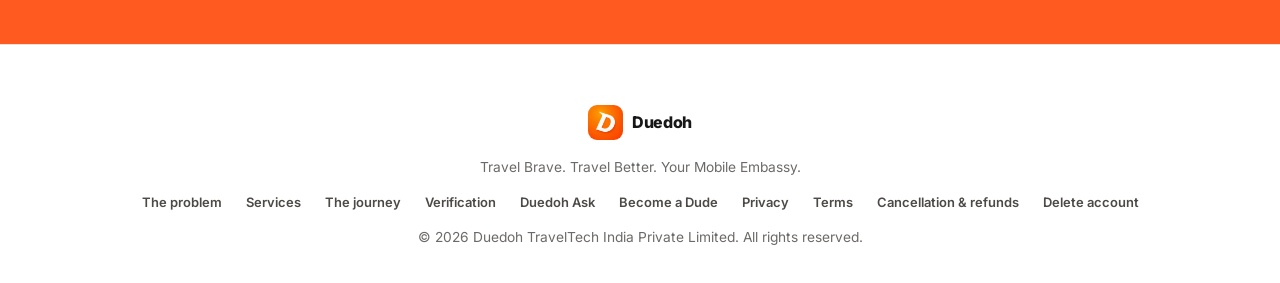
==== commit 6eb594df: "Add responsive first-visit intro video" ====
--- a/index.html
+++ b/index.html
@@ -18,6 +18,39 @@
     <link rel="stylesheet" href="styles.css" />
   </head>
   <body>
+    <div
+      id="intro-video-modal"
+      class="intro-video-modal"
+      role="dialog"
+      aria-modal="true"
+      aria-labelledby="intro-video-title"
+      hidden
+    >
+      <div class="intro-video-backdrop" data-intro-close></div>
+      <div class="intro-video-card">
+        <div class="intro-video-heading">
+          <div>
+            <p class="intro-video-kicker">Welcome to Duedoh</p>
+            <h2 id="intro-video-title">See how Duedoh works</h2>
+          </div>
+          <button class="intro-video-close" type="button" data-intro-close aria-label="Skip intro video">×</button>
+        </div>
+        <video
+          id="intro-video-player"
+          src="assets/IntroDuedoh.mp4"
+          controls
+          muted
+          playsinline
+          preload="metadata"
+          aria-label="Introduction to Duedoh"
+        ></video>
+        <div class="intro-video-actions">
+          <span>Video starts muted. Use the player control to turn on sound.</span>
+          <button type="button" data-intro-close>Continue to website</button>
+        </div>
+      </div>
+    </div>
+
     <svg class="icon-sprite" aria-hidden="true">
       <symbol id="icon-arrow" viewBox="0 0 24 24">
         <path d="M5 12h13" />
@@ -128,7 +161,7 @@
     <main>
       <section id="hero" class="hero">
         <div class="hero-copy reveal">
-          <p class="eyebrow">Coming soon to Google Play</p>
+          <p class="eyebrow">Coming soon to the Play Store</p>
           <h1>Your <em>mobile embassy</em> after you land.</h1>
           <p class="hero-text">
             Duedoh connects travelers with verified local companions for safe movement,
@@ -222,8 +255,10 @@
         <div class="container launch-layout reveal">
           <div>
             <p class="kicker">Launching soon</p>
-            <h2>Duedoh is coming soon to Google Play.</h2>
-            <p>The Duedoh traveler and partner apps are being prepared for Google Play, with App Store availability also planned.</p>
+            <h2>Duedoh launches on the Play Store on 29 November 2026.</h2>
+            <p>The Duedoh traveler and partner apps launch on 29 November 2026. App Store availability is also planned.</p>
+            <p id="launch-countdown" class="launch-countdown" role="timer" aria-live="off">Counting down to launch…</p>
+            <video id="launch-video" class="launch-video" controls playsinline hidden aria-label="Duedoh launch video"></video>
           </div>
           <div class="launch-meta">
             <div class="city-list" aria-label="Initial launch cities">
@@ -232,7 +267,7 @@
               <span><svg><use href="#icon-location"></use></svg>Goa</span>
             </div>
             <div class="store-list">
-              <span><svg><use href="#icon-play"></use></svg>Coming soon on Google Play</span>
+              <span><svg><use href="#icon-play"></use></svg>Coming soon on the Play Store</span>
               <span><svg><use href="#icon-apple"></use></svg>App Store planned</span>
             </div>
           </div>
@@ -294,11 +329,11 @@
               <span class="service-number">05</span>
               <div class="service-title">
                 <svg><use href="#icon-phone"></use></svg>
-                <h3>Duedoh Ask</h3>
-              </div>
-              <p>Go online from home and answer travelers by chat or call with local advice, directions, and price checks. Eligible completed support time lets Dudes earn remotely without travelling.</p>
-              <svg><use href="#icon-arrow"></use></svg>
-              <div class="service-tags"><span>Earn from home</span><span>Paid chat or call</span><span>Instant Connect</span></div>
+                <h3>Dude Ask</h3>
+              </div>
+              <p>Dedicated chat support from home. Dude Ask partners answer travelers' questions and do not receive Lite or Pro trip orders.</p>
+              <svg><use href="#icon-arrow"></use></svg>
+              <div class="service-tags"><span>Earn from home</span><span>Paid chat</span><span>Instant Connect</span></div>
             </article>
           </div>
         </div>
--- a/styles.css
+++ b/styles.css
@@ -18,6 +18,7 @@
 html { scroll-behavior: smooth; scroll-padding-top: 90px; }
 body { margin: 0; background: var(--paper); color: var(--ink); font-family: "Inter", -apple-system, BlinkMacSystemFont, "Segoe UI", sans-serif; overflow-x: hidden; }
 body.nav-open { overflow: hidden; }
+body.intro-video-open { overflow: hidden; }
 body::before { content: ""; position: fixed; z-index: 70; top: 0; left: 0; width: var(--progress, 0%); height: 3px; background: var(--orange); transition: width 70ms linear; }
 img { display: block; max-width: 100%; }
 a { color: inherit; text-decoration: none; }
@@ -26,6 +27,19 @@
 svg { fill: none; stroke: currentColor; stroke-linecap: round; stroke-linejoin: round; stroke-width: 1.85; }
 .icon-sprite { display: none; }
 .container { width: min(var(--page-width), calc(100% - 48px)); margin: 0 auto; }
+
+.intro-video-modal[hidden] { display: none; }
+.intro-video-modal { position: fixed; z-index: 1000; inset: 0; display: grid; place-items: center; padding: 24px; }
+.intro-video-backdrop { position: absolute; inset: 0; background: rgba(15, 18, 22, 0.82); backdrop-filter: blur(10px); }
+.intro-video-card { position: relative; width: min(960px, 100%); max-height: calc(100dvh - 48px); overflow: auto; padding: 18px; border: 1px solid rgba(255, 255, 255, 0.16); border-radius: 24px; background: #fff; box-shadow: 0 30px 90px rgba(0, 0, 0, 0.34); }
+.intro-video-heading { display: flex; align-items: start; justify-content: space-between; gap: 18px; padding: 2px 2px 14px; }
+.intro-video-heading h2 { margin: 0; font-size: clamp(1.35rem, 3vw, 2rem); }
+.intro-video-kicker { margin: 0 0 4px; color: var(--orange-deep); font-size: 0.7rem; font-weight: 800; letter-spacing: 0.08em; text-transform: uppercase; }
+.intro-video-close { flex: 0 0 42px; width: 42px; height: 42px; border: 1px solid var(--line); border-radius: 50%; background: #fff; color: var(--ink); font-size: 1.65rem; line-height: 1; }
+#intro-video-player { display: block; width: 100%; max-height: min(68dvh, 680px); border-radius: 16px; background: #101010; object-fit: contain; }
+.intro-video-actions { display: flex; align-items: center; justify-content: space-between; gap: 18px; padding: 14px 2px 0; }
+.intro-video-actions span { color: var(--muted); font-size: 0.78rem; line-height: 1.4; }
+.intro-video-actions button { min-height: 43px; padding: 0 17px; border: 0; border-radius: 10px; background: var(--orange); color: #fff; font-weight: 700; white-space: nowrap; }
 
 .site-header { position: fixed; z-index: 50; top: 16px; left: 50%; width: min(calc(100% - 40px), 1240px); min-height: 64px; display: grid; grid-template-columns: 1fr auto 1fr; align-items: center; gap: 24px; padding: 9px 12px 9px 16px; border: 1px solid rgba(232, 227, 223, 0.86); border-radius: 16px; background: rgba(255, 255, 255, 0.88); box-shadow: 0 9px 30px rgba(68, 42, 28, 0.07); backdrop-filter: blur(16px); transform: translateX(-50%); }
 .brand, .footer-brand { display: inline-flex; align-items: center; gap: 9px; font-size: 1rem; font-weight: 800; letter-spacing: -0.03em; }
@@ -95,6 +109,9 @@
 .launch-band .kicker { color: #fff; }
 .launch-layout h2 { margin-bottom: 8px; font-size: clamp(1.8rem, 3.2vw, 2.8rem); }
 .launch-layout p { margin: 0; color: rgba(255, 255, 255, 0.83); }
+.launch-layout .launch-countdown { margin-top: 18px; font-size: clamp(1rem, 2.3vw, 1.45rem); font-weight: 800; color: #fff; font-variant-numeric: tabular-nums; }
+.launch-video { display: block; width: min(100%, 680px); margin-top: 20px; border-radius: 16px; background: #111; }
+.launch-video[hidden] { display: none; }
 .launch-meta { display: grid; grid-template-columns: auto auto; gap: 36px; }
 .city-list, .store-list { display: grid; gap: 9px; }
 .city-list span, .store-list span { display: inline-flex; align-items: center; gap: 8px; color: #fff; font-size: 0.83rem; font-weight: 600; white-space: nowrap; }
@@ -206,6 +223,11 @@
 @media (max-width: 600px) { .container { width: min(100% - 32px, var(--page-width)); } .site-header { display: flex; justify-content: space-between; gap: 0; top: 10px; width: calc(100% - 24px); min-height: 55px; padding: 7px 8px 7px 12px; border-radius: 13px; } .brand { min-width: 0; font-size: 0.94rem; } .brand img { width: 32px; height: 32px; } .nav-cta { display: none; } .menu-button { flex: 0 0 38px; width: 38px; height: 38px; } .mobile-nav { top: 76px; right: 12px; left: 12px; } .hero { gap: 34px; padding: 118px 16px 55px; } .hero::after { top: 46%; right: -30%; width: 124%; height: 54%; } .hero-copy { width: 100%; min-width: 0; padding-top: 19px; } .hero-copy::before { width: 47px; height: 4px; } h1 { max-width: 390px; font-size: clamp(2.15rem, 10vw, 2.85rem); line-height: 1.04; } h2 { font-size: clamp(1.82rem, 8.4vw, 2.35rem); line-height: 1.11; } h3 { font-size: 1.02rem; } .hero-text, .section-head > p:last-child, .story-copy > p:last-child, .early-layout > div > p:last-child { font-size: 0.96rem; } .eyebrow, .kicker { margin-bottom: 11px; font-size: 0.71rem; letter-spacing: 0.02em; } .hero-actions { display: grid; margin-top: 25px; } .button { width: 100%; min-height: 50px; } .trust-row { gap: 8px 13px; margin-top: 24px; font-size: 0.7rem; } .hero-media { min-height: 390px; } .map-orbit { inset: 7% 0 0 2%; } .hero-illustration { right: -5%; width: 72%; } .journey-route { top: 20%; right: 13%; bottom: 12%; left: 16%; width: 75%; height: 68%; } .arrival-note, .match-note { padding: 9px 10px; } .arrival-note { top: 8%; left: -2%; } .match-note { right: -3%; bottom: 8%; } .arrival-note span, .match-note span { font-size: 0.63rem; } .arrival-note strong, .match-note strong { font-size: 0.72rem; } .hero-stamp { top: 0; right: 20%; width: 72px; height: 72px; font-size: 0.55rem; } .section { padding: 72px 0; } .section-head { margin-bottom: 36px; } .arrival-layout, .services-layout, .verification-layout { gap: 38px; } .arrival-item { grid-template-columns: 37px 1fr; gap: 12px; padding: 22px 0; } .arrival-item p { grid-column: 2; font-size: 0.88rem; } .arrival-item svg { width: 23px; height: 23px; } .launch-band { padding: 43px 0; } .launch-meta { grid-template-columns: 1fr; gap: 20px; } .city-list, .store-list { grid-template-columns: repeat(2, max-content); column-gap: 16px; } .city-list span, .store-list span { font-size: 0.75rem; } .service-item { grid-template-columns: 38px minmax(0, 1fr) 20px; gap: 12px; min-height: 0; padding: 23px 0; } .service-item::before { inset: 0 -8px; } .service-number { font-size: 0.68rem; } .service-title { gap: 10px; } .service-title svg { width: 24px; height: 24px; } .service-item > p { grid-column: 2 / -1; font-size: 0.86rem; } .service-tags { grid-column: 2 / -1; margin-top: -5px; } .service-tags span { font-size: 0.65rem; } .story-panel { padding: 70px 0; } .story-art { min-height: 240px; } .story-art img { bottom: -22%; left: -6%; width: min(290px, 92%); } .story-quote { font-size: 0.91rem; } .journey-heading { margin-bottom: 35px; } .journey-rail { display: grid; gap: 0; } .journey-rail::before { top: 29px; right: auto; bottom: 24px; left: 28px; width: 1px; height: auto; background: var(--peach); transform: scaleY(0); transform-origin: top; } .journey-rail.visible::before { animation-name: rail-grow-y; } .journey-step { display: grid; grid-template-columns: 58px 1fr; column-gap: 21px; padding-bottom: 26px; } .journey-step:last-child { padding-bottom: 0; } .journey-point { grid-row: span 3; margin: 0; } .journey-step > span { margin: 3px 0 9px; } .journey-step h3 { margin-bottom: 7px; } .journey-step p { font-size: 0.86rem; } .proof-item { grid-template-columns: 50px 1fr; gap: 15px; padding: 22px 0; } .proof-icon { width: 42px; height: 42px; } .proof-item p { grid-column: 2; font-size: 0.86rem; } .app-profile { gap: 18px; margin-top: 70px; padding-top: 60px; } .profile-art { min-height: 240px; } .profile-art img { width: min(260px, 88%); } .profile-copy h3 { font-size: 1.36rem; } .sos-panel { grid-template-columns: 1fr; gap: 28px; margin-top: 70px; padding: 33px 24px; } .sos-panel::after { right: -2%; bottom: -6%; font-size: 8rem; } .sos-panel h2 { font-size: 1.9rem; } .early-dude { padding: 78px 0; } .early-layout h2 { font-size: clamp(2.3rem, 10vw, 3rem); } .bonus-box { padding: 20px 0 20px 18px; } .bonus-box strong { font-size: clamp(2.5rem, 12vw, 3.6rem); } .footer { padding: 52px 24px 30px; } .footer nav { gap: 10px 18px; } }
 
 @media (max-width: 600px) {
+  .intro-video-modal { padding: 0; place-items: stretch; }
+  .intro-video-card { width: 100%; max-height: 100dvh; min-height: 100dvh; display: flex; flex-direction: column; justify-content: center; padding: 16px; border: 0; border-radius: 0; }
+  #intro-video-player { max-height: 62dvh; border-radius: 12px; }
+  .intro-video-actions { align-items: stretch; flex-direction: column; gap: 10px; }
+  .intro-video-actions button { width: 100%; min-height: 48px; }
   .hero { overflow: hidden; }
   .hero-media { overflow: hidden; }
   .hero-illustration { right: 3%; bottom: 0; width: 70%; height: 82%; }
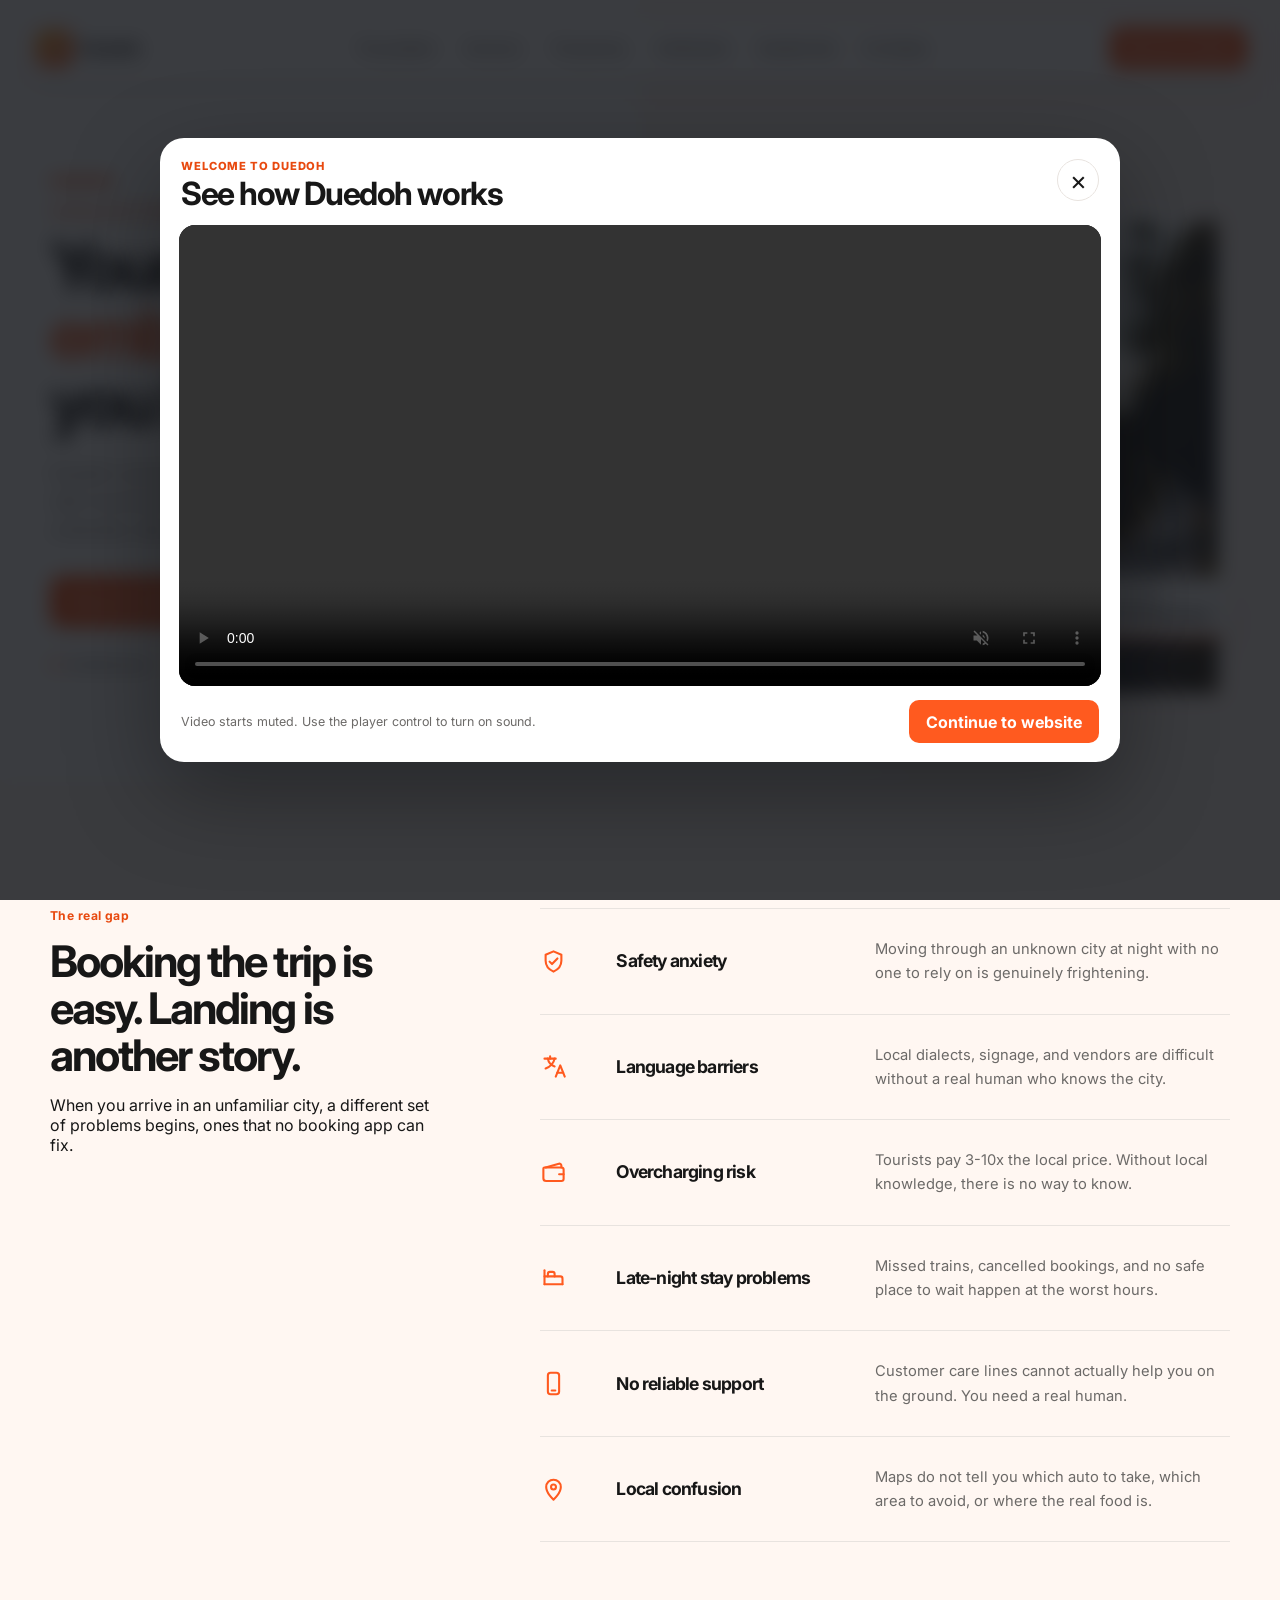
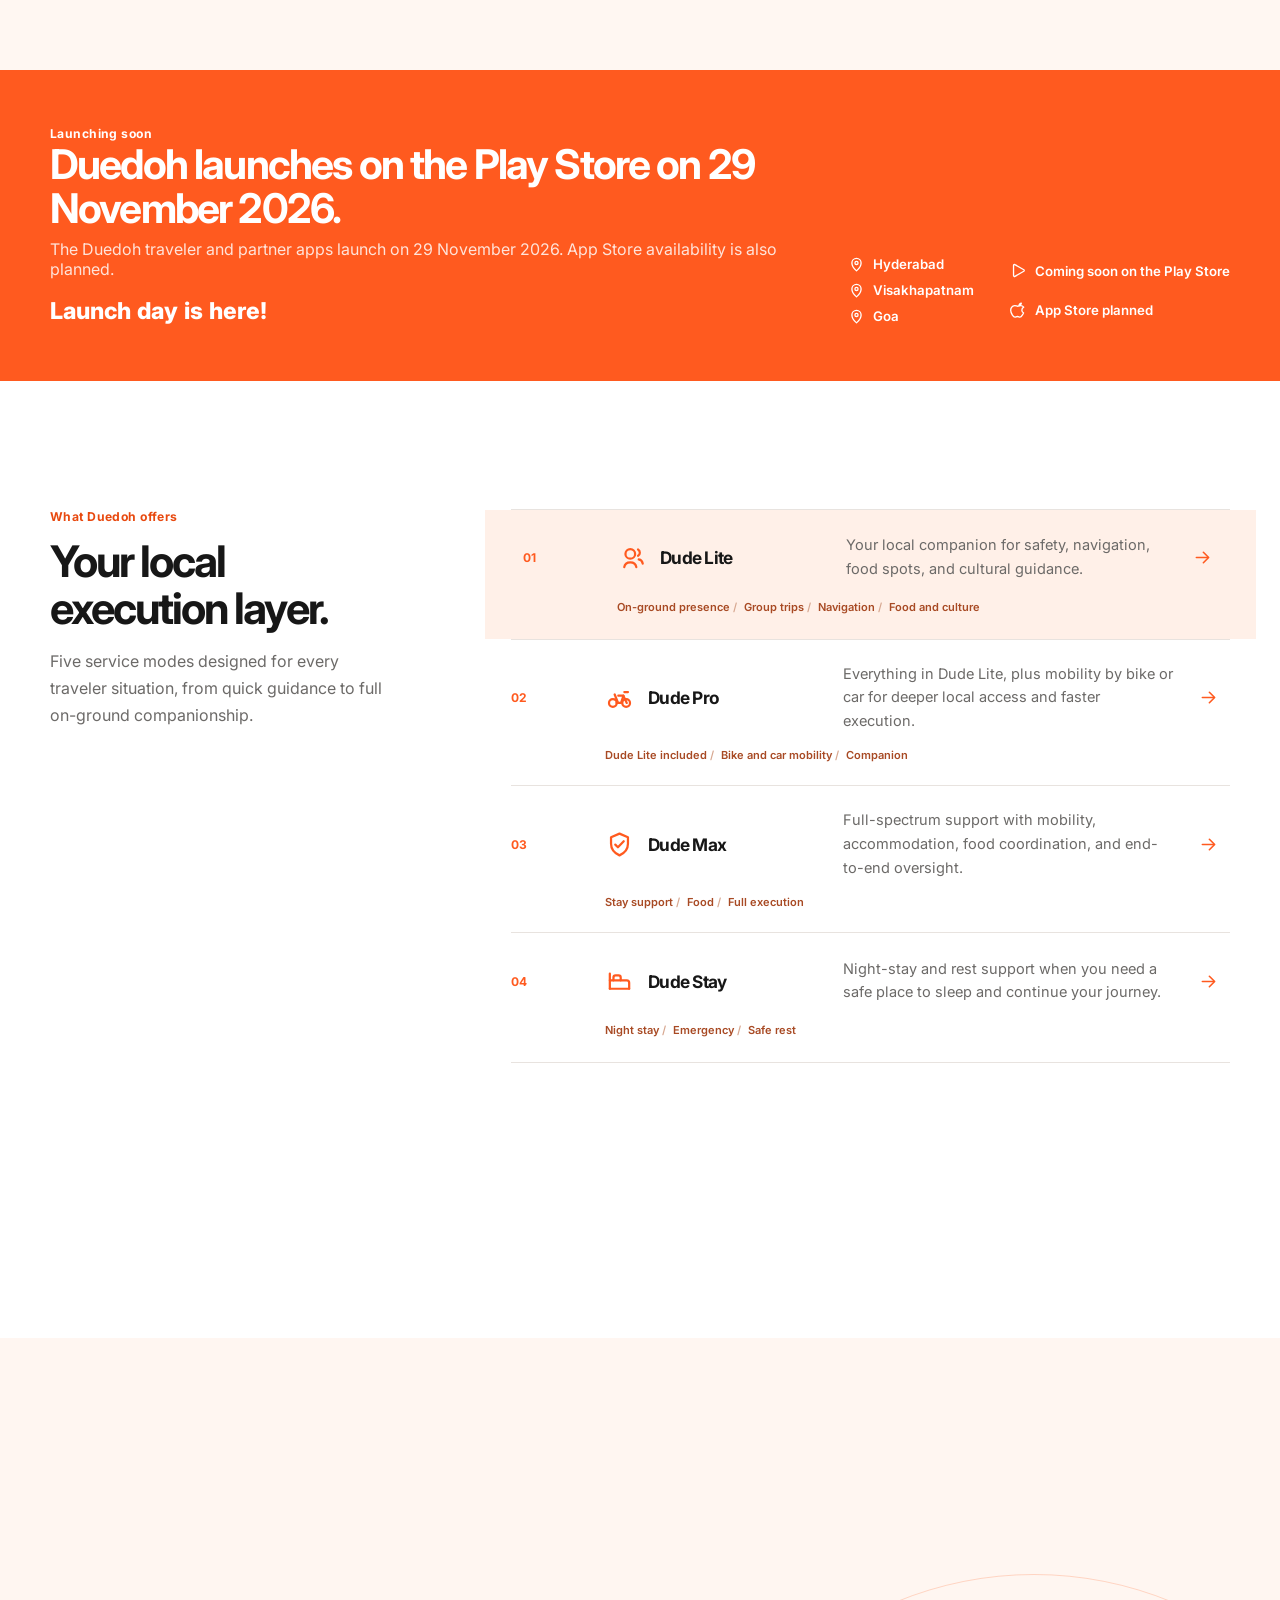
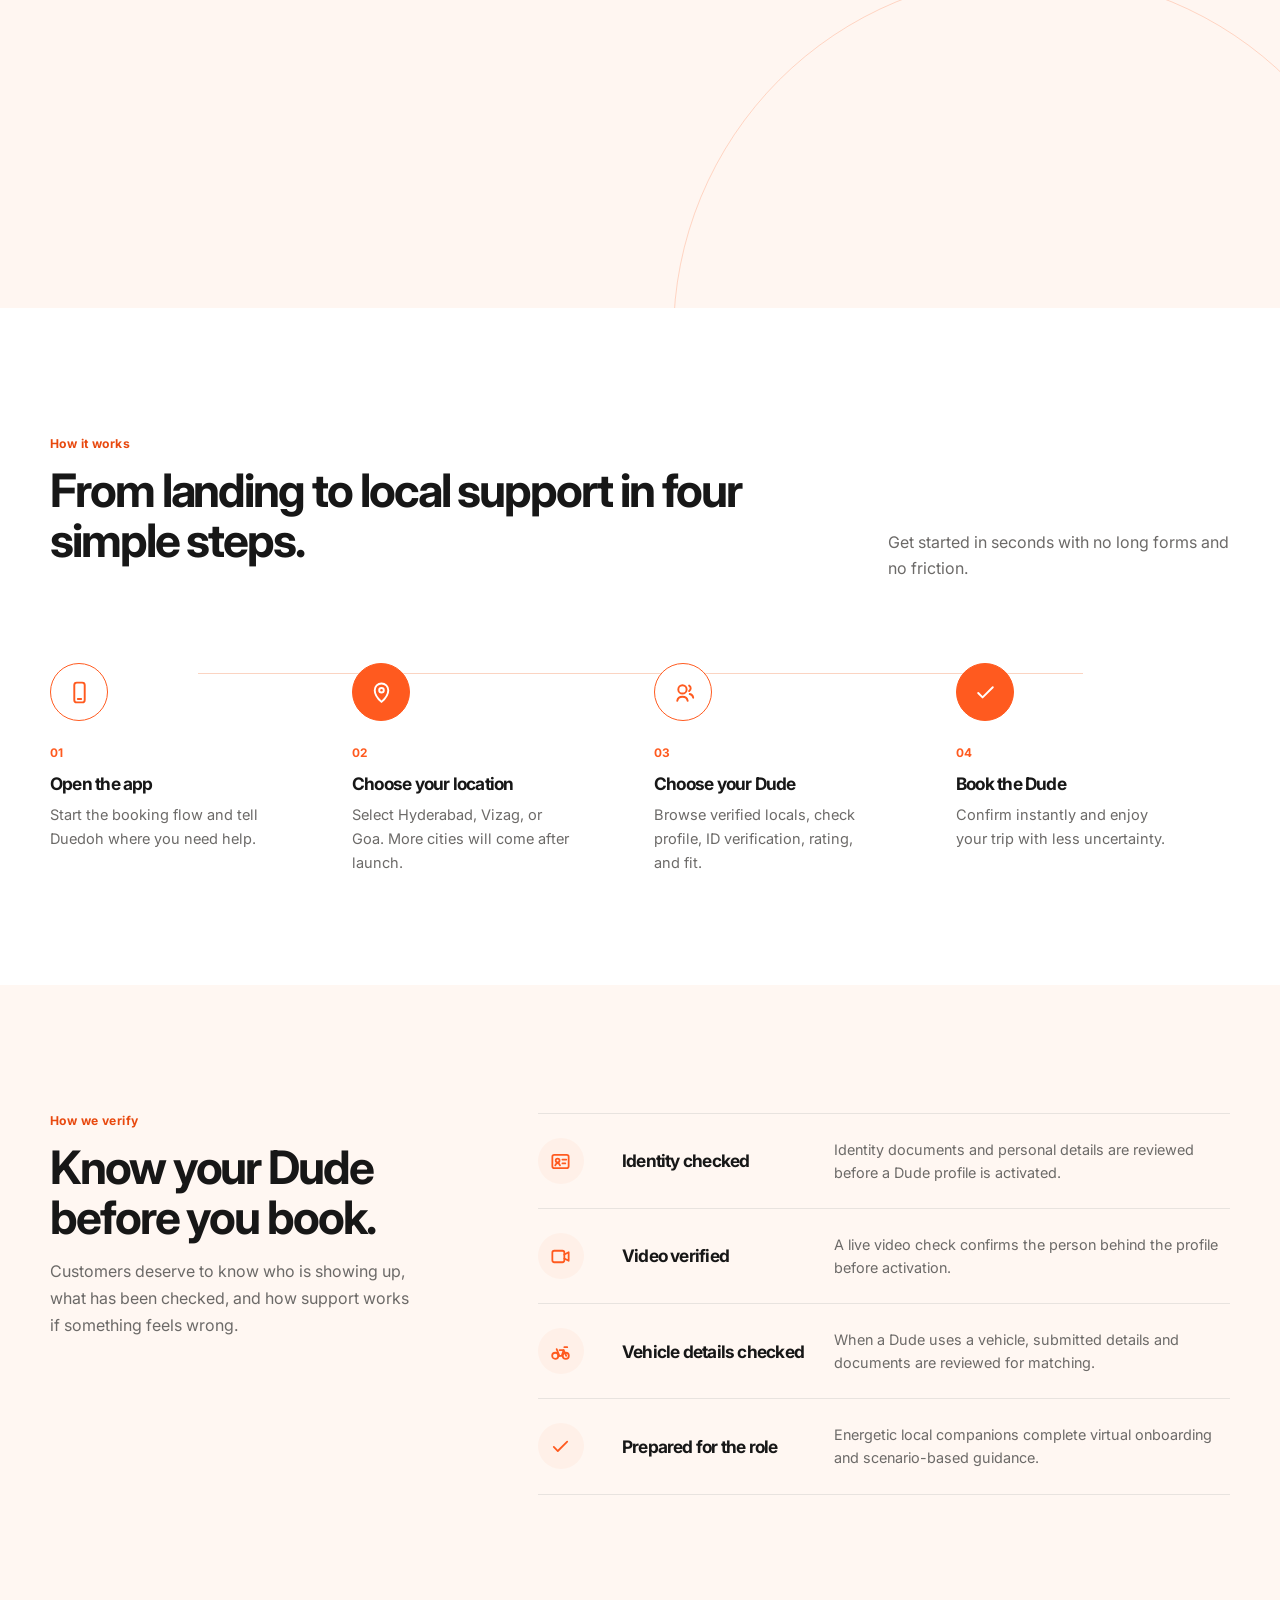
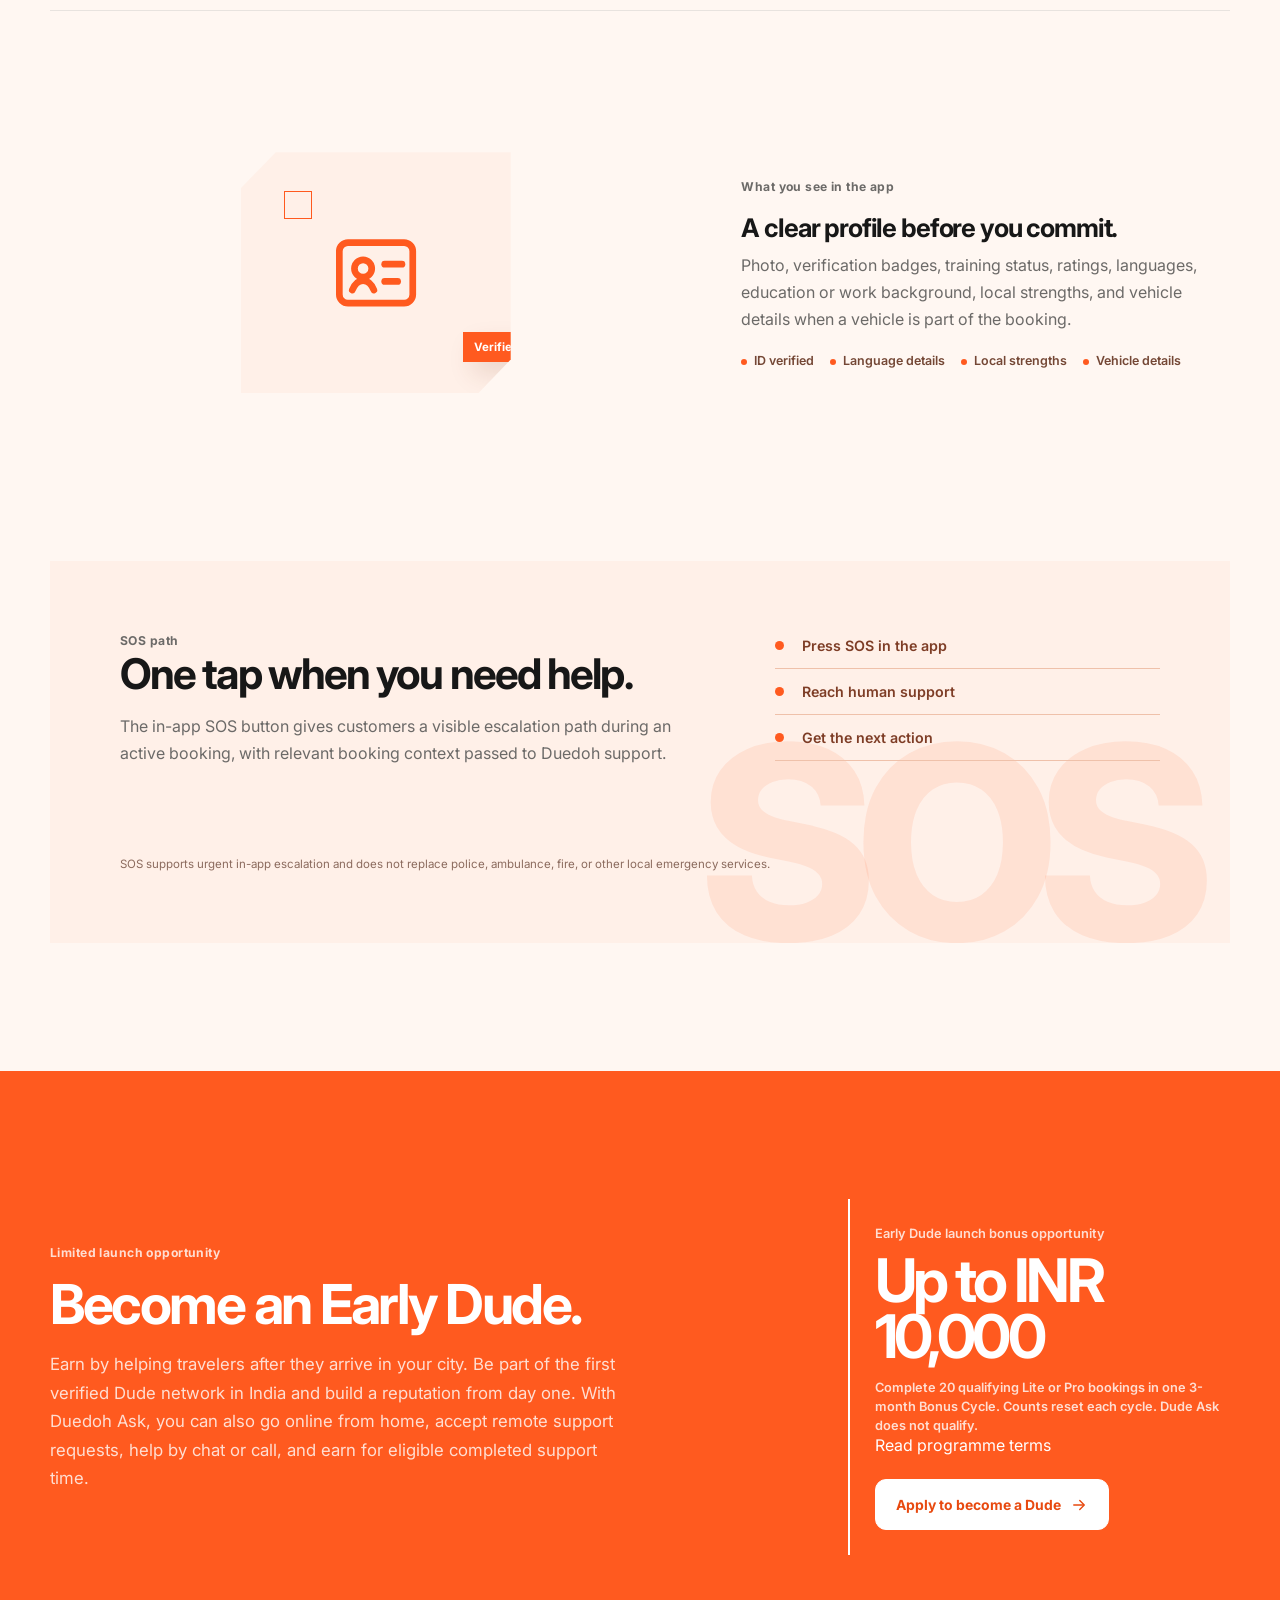
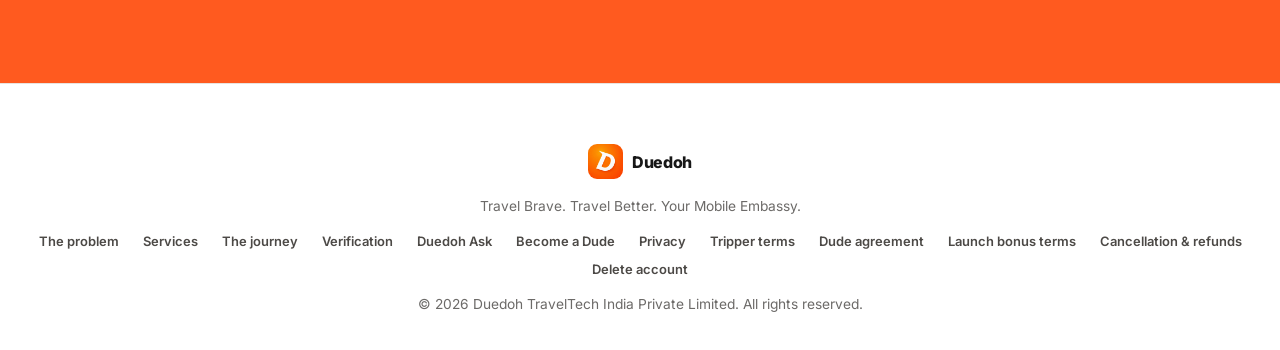
==== commit 1a9a2ed3: "Publish updated India legal policies and partner terms" ====
--- a/index.html
+++ b/index.html
@@ -502,7 +502,8 @@
           <div class="bonus-box">
             <span>Early Dude launch bonus opportunity</span>
             <strong>Up to INR 10,000</strong>
-            <small>Subject to verification, bookings completed, quality standards, and Duedoh policy.</small>
+            <small>Complete 20 qualifying Lite or Pro bookings in one 3-month Bonus Cycle. Counts reset each cycle. Dude Ask does not qualify.</small>
+            <a href="launch-bonus-terms.html">Read programme terms</a>
             <a class="button button-light" href="https://www.duedoh.info/apply" target="_blank" rel="noopener">
               Apply to become a Dude
               <svg><use href="#icon-arrow"></use></svg>
@@ -526,7 +527,9 @@
         <a href="#duedoh-ask">Duedoh Ask</a>
         <a href="https://www.duedoh.info/apply" target="_blank" rel="noopener">Become a Dude</a>
         <a href="privacy.html">Privacy</a>
-        <a href="terms.html">Terms</a>
+        <a href="terms.html">Tripper terms</a>
+        <a href="partner-agreement.html">Dude agreement</a>
+        <a href="launch-bonus-terms.html">Launch bonus terms</a>
         <a href="cancellation-refund.html">Cancellation & refunds</a>
         <a href="delete-account.html">Delete account</a>
       </nav>
